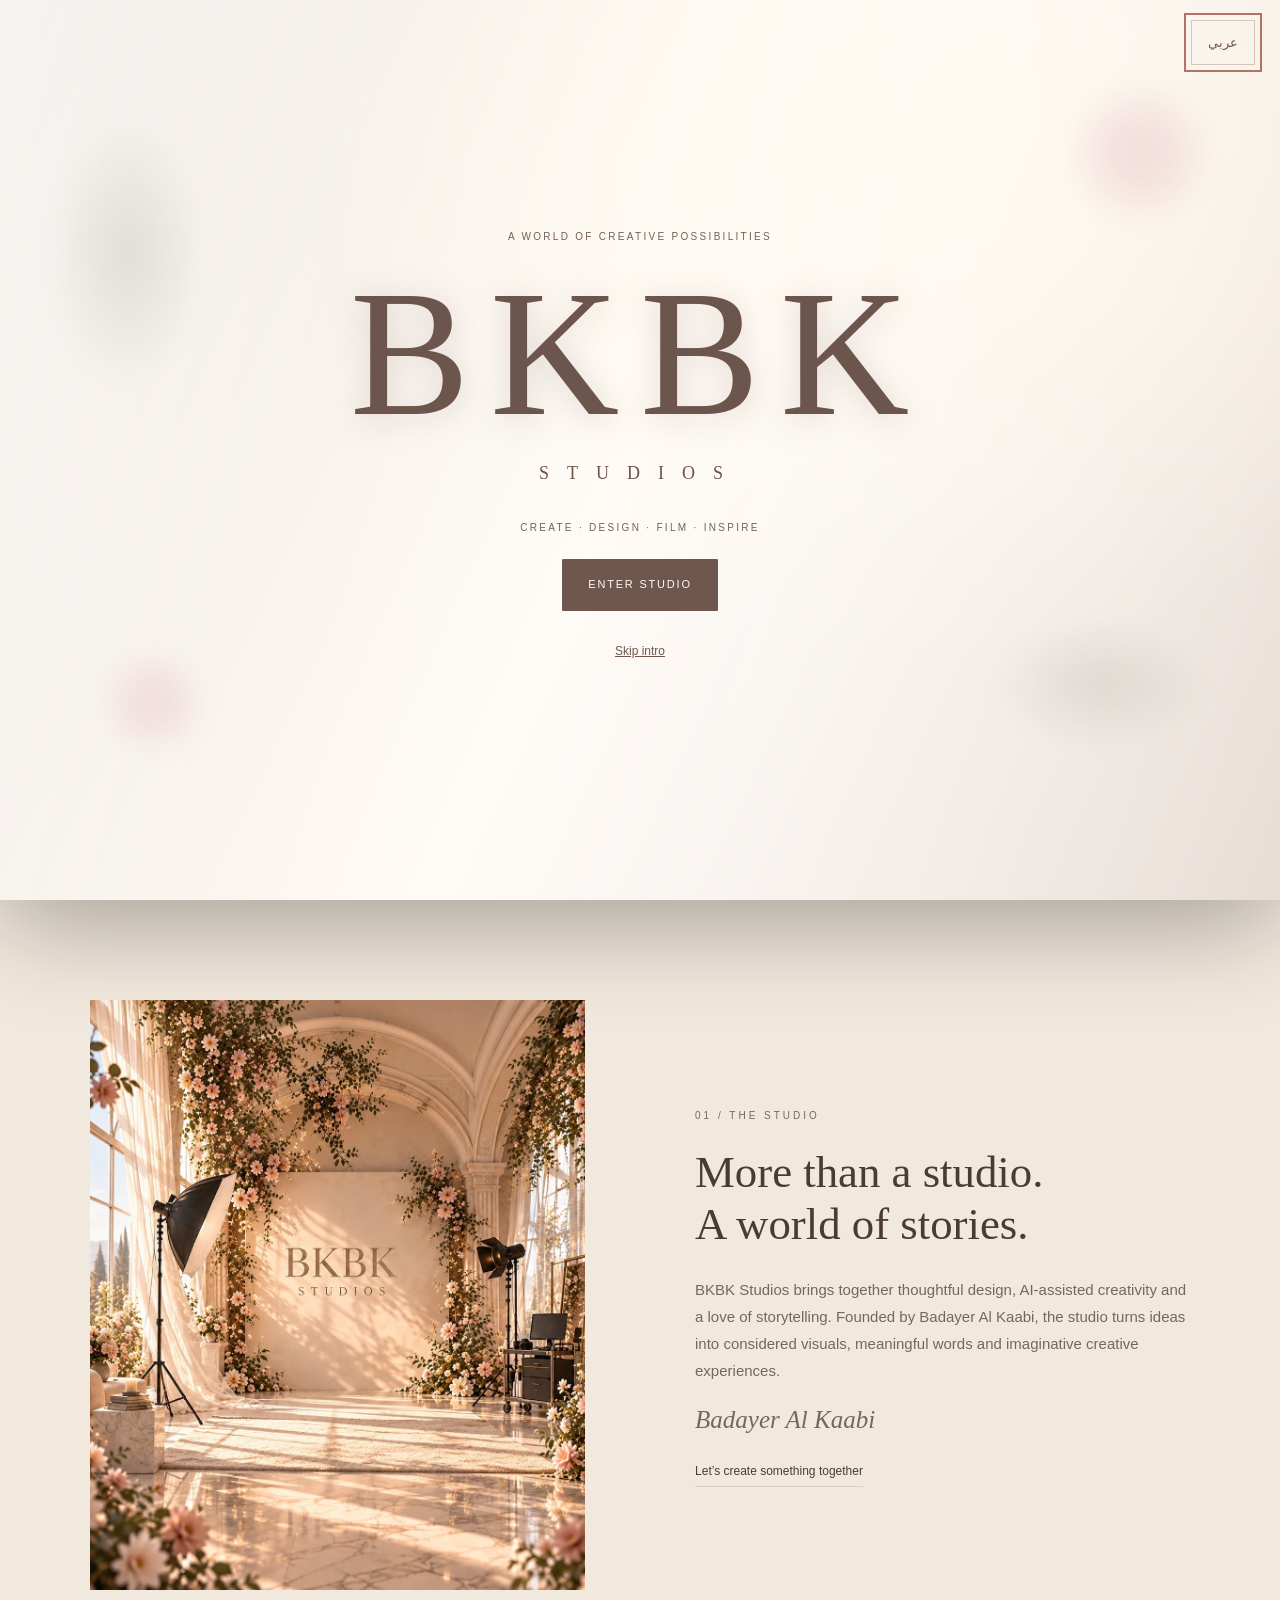
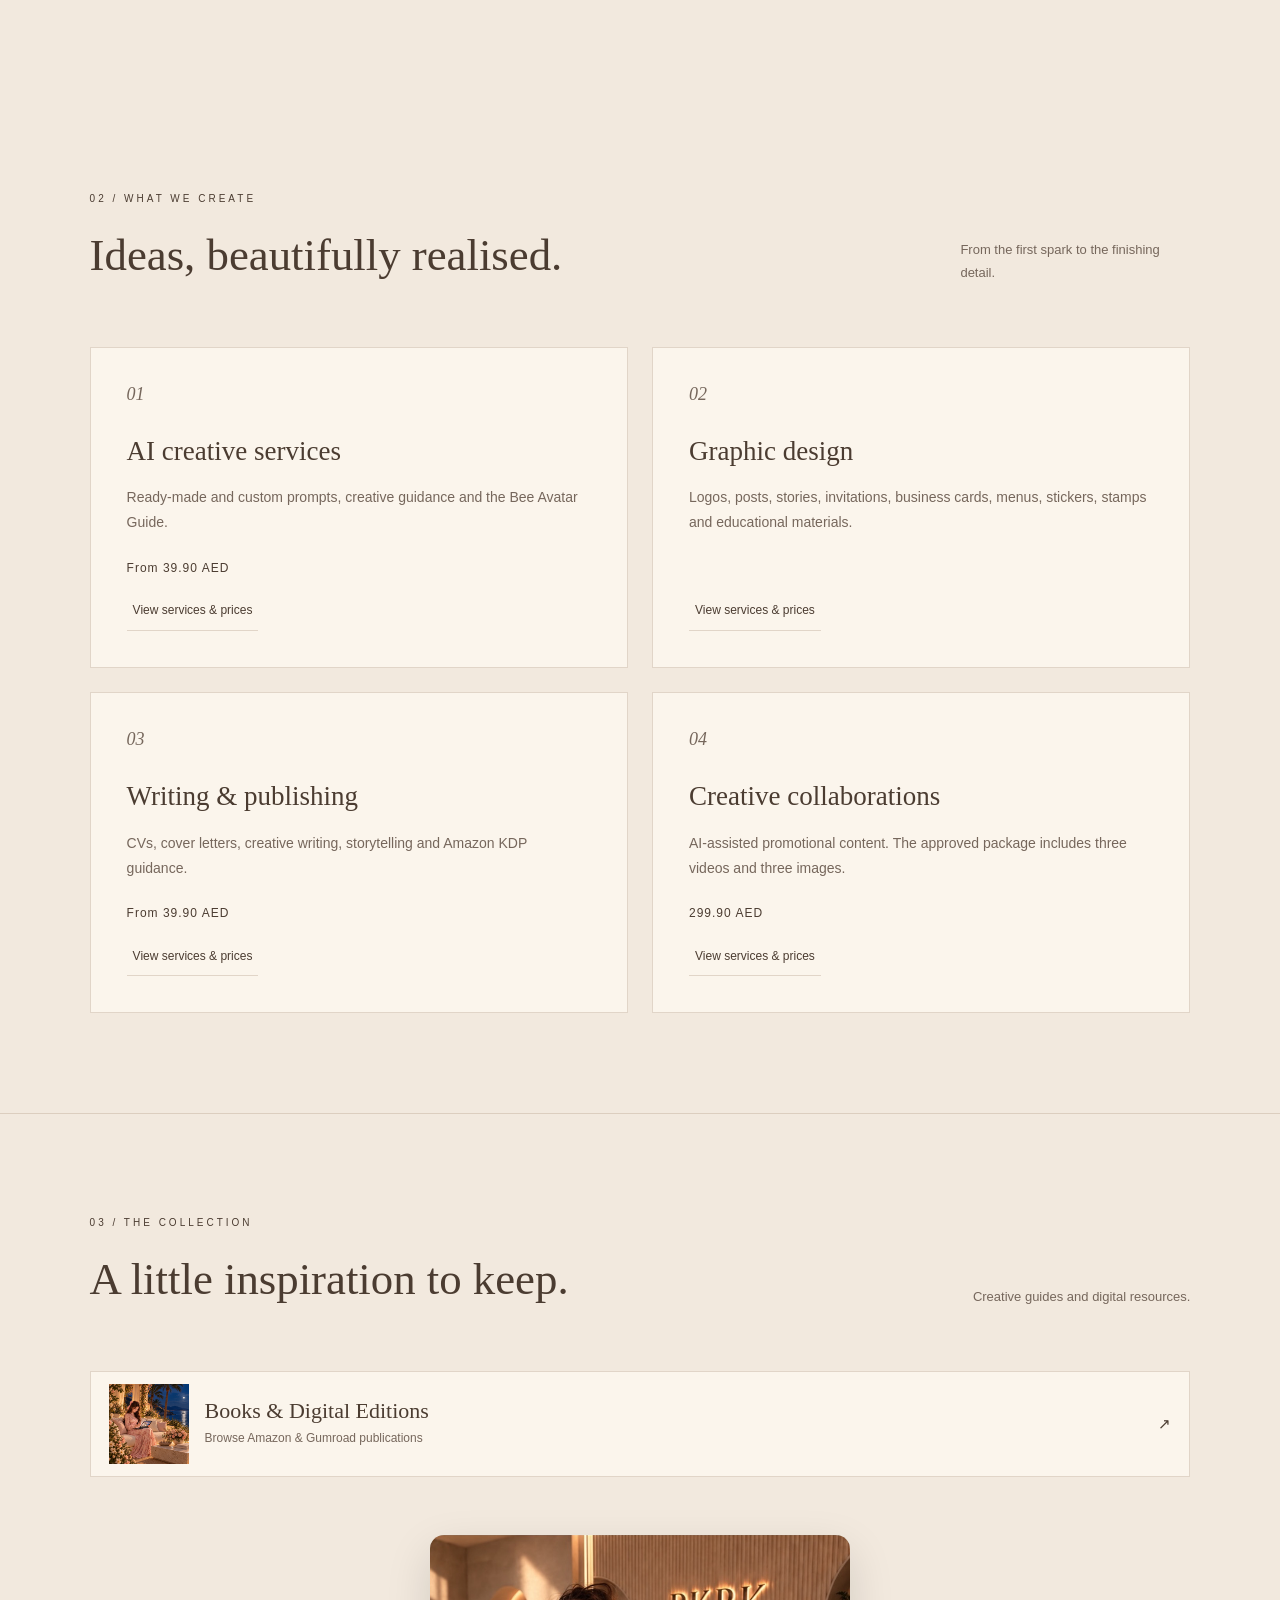
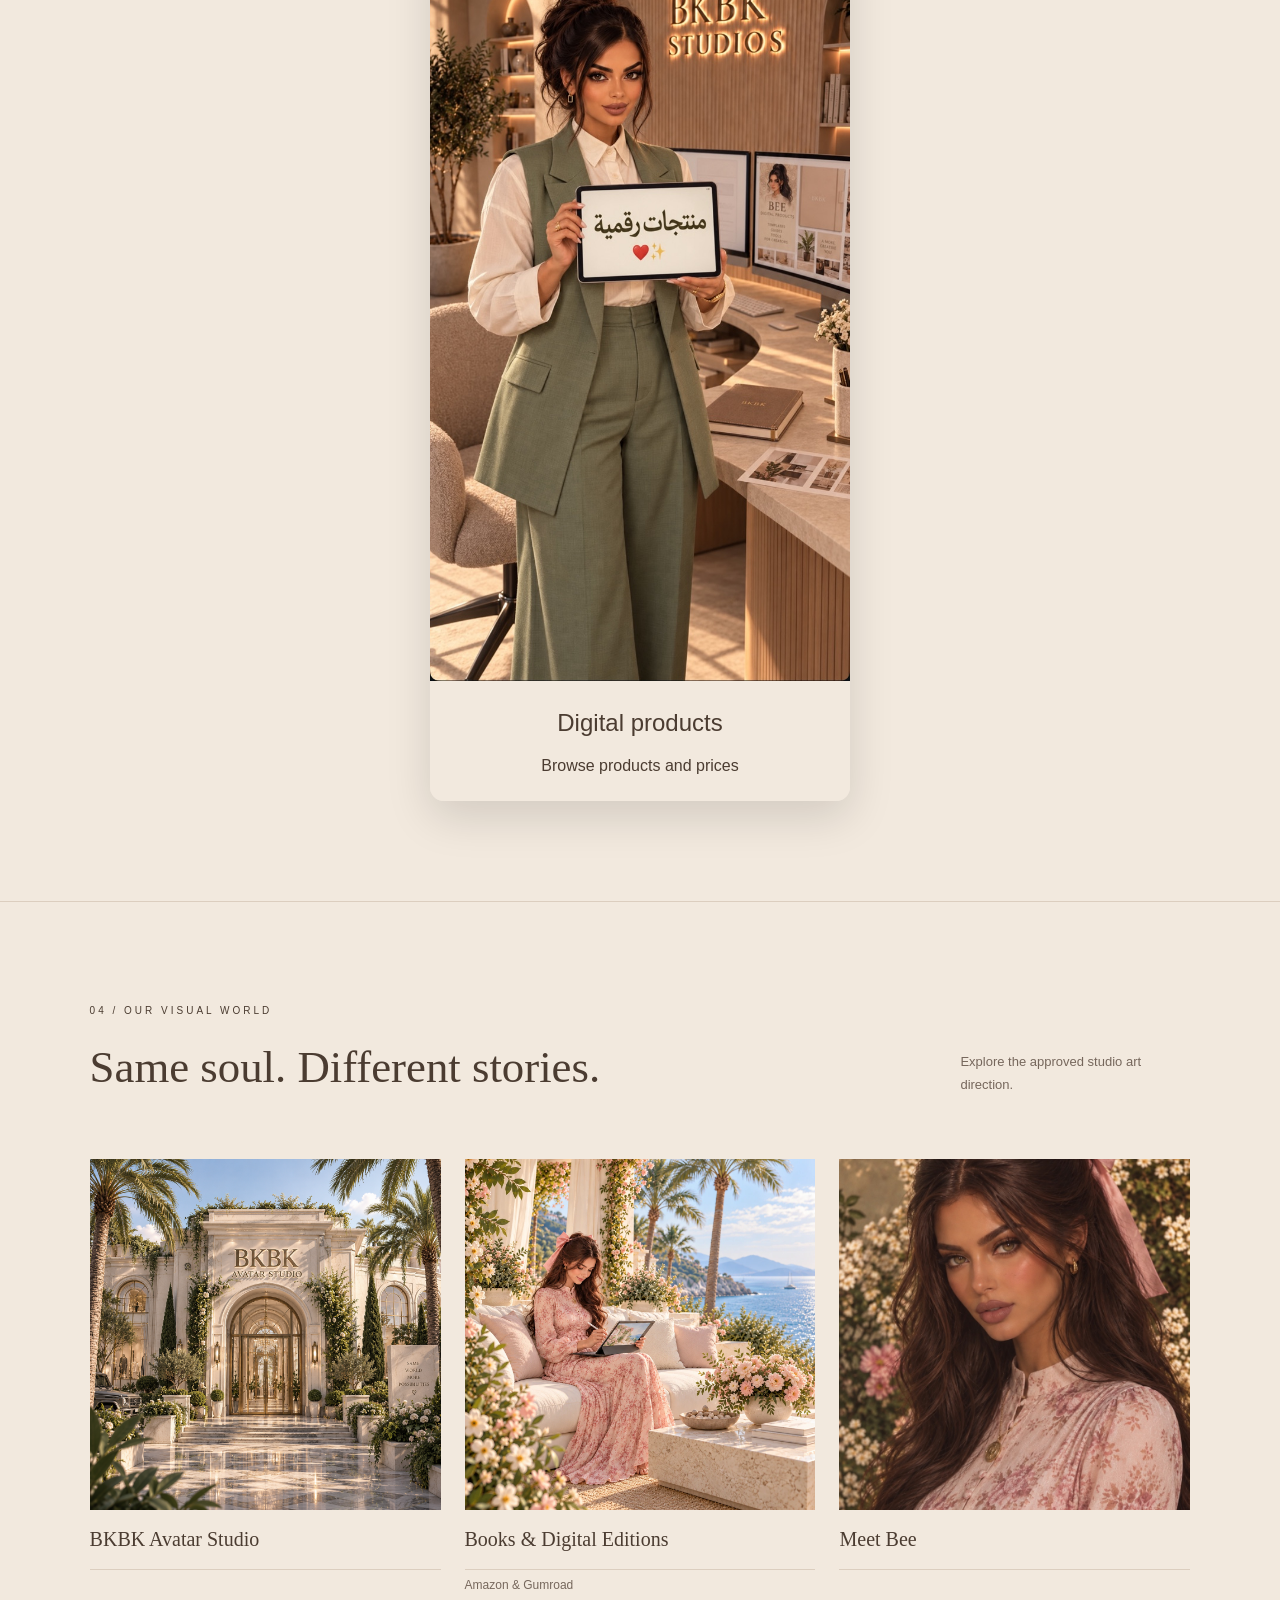
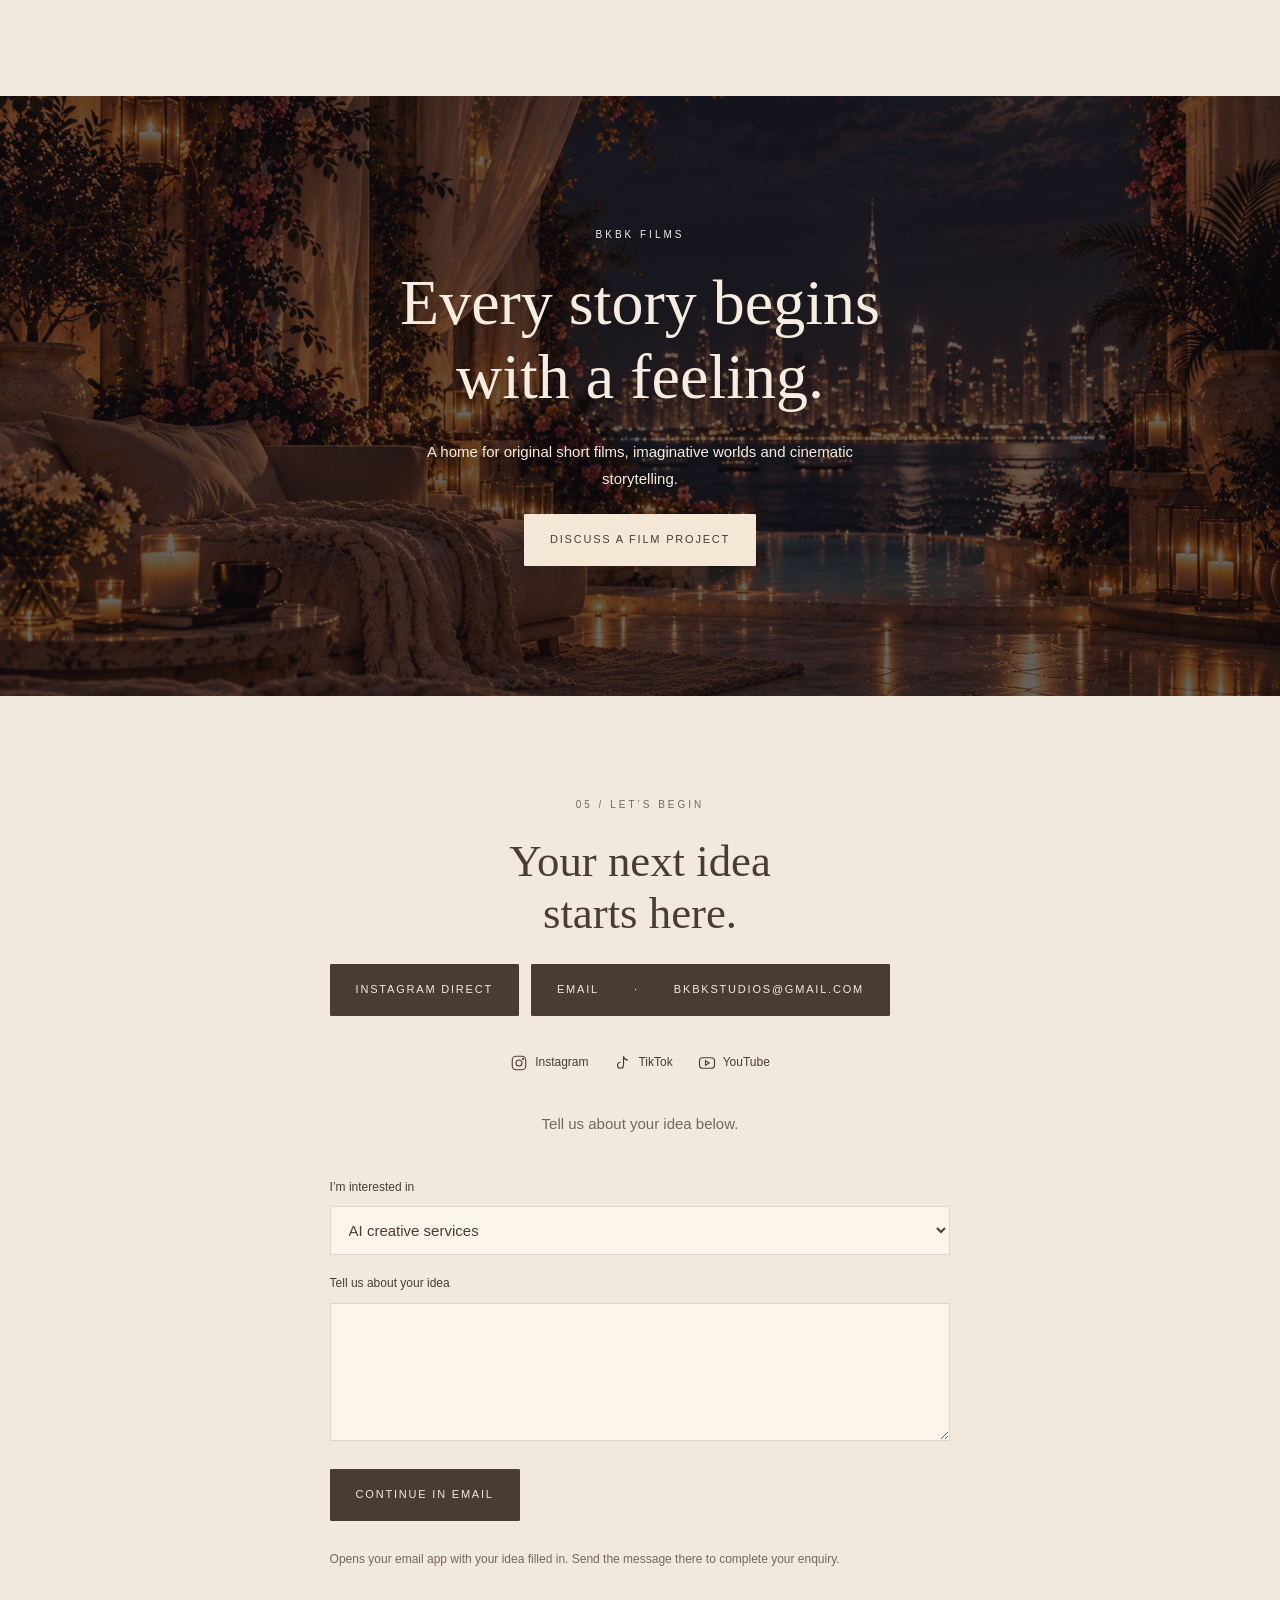
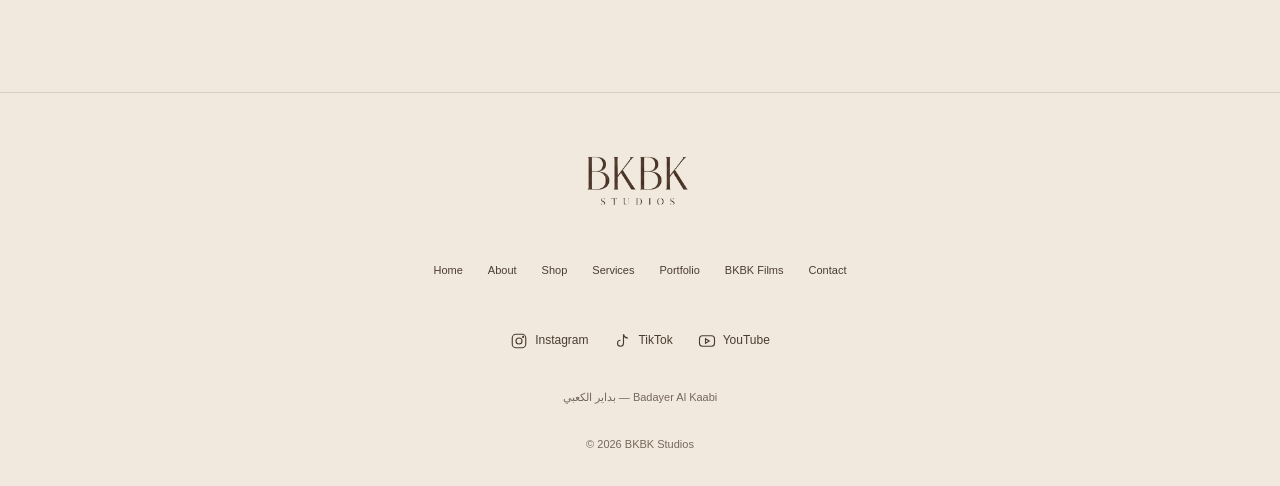
==== index.html @ b03f4626 "Refresh Avatar Studio reception entry link for cached visitors" ====
<!doctype html>
<html lang="en" dir="ltr"><head><meta charset="utf-8"><meta name="viewport" content="width=device-width,initial-scale=1"><meta name="theme-color" content="#eee4d6"><meta name="description" content="BKBK Studios — creative design, AI artistry and storytelling by Badayer Al Kaabi."><title>BKBK Studios — Create · Design · Film · Inspire</title><link rel="stylesheet" href="studio.css?v=20261013-marble4"><script src="studio.js?v=20261012-passenger" defer></script><script src="experience.js?v=20261012-cursor" defer></script><link rel="stylesheet" href="cursor.css?v=20261012"><script src="cursor.js?v=20261012" defer></script><style>
#publications-dialog .dialog-copy,#publication-detail .dialog-copy{padding:8px 28px 30px}
#publications-title,#publication-detail-title{font-size:clamp(24px,4vw,34px);margin-top:0}
.publication-shelf{margin:24px 0 0}.publication-shelf h3{font-size:21px;margin:0 0 12px}
.publication-row{display:flex;gap:16px;overflow-x:auto;padding:6px 4px 18px;scroll-snap-type:x proximity;scrollbar-width:thin;border-bottom:1px solid var(--line)}
.publication-card{flex:0 0 150px;min-width:0;text-align:start;padding:10px;background:var(--card);border:1px solid var(--line);border-radius:8px;scroll-snap-align:start}
.publication-card img{width:100%;height:174px;object-fit:contain;margin:0 auto 10px}
.publication-name{display:block;font-size:13px;line-height:1.45;min-height:38px}
.publication-card small{display:block;font-size:11px;color:var(--muted);margin-top:8px}
.publication-card:hover{border-color:var(--ink)}
#publication-detail{width:min(850px,94vw);overflow:auto}
#publication-detail article[hidden]{display:none}
#publication-detail article>img,#publication-detail .book-covers img{object-fit:contain}
@media(max-width:520px){#publications-dialog .dialog-copy,#publication-detail .dialog-copy{padding:8px 16px 24px}.publication-row{gap:12px}.publication-card{flex-basis:132px;padding:8px}.publication-card img{height:148px}.publication-name{font-size:12px}.publication-shelf{margin-top:20px}}
.publication-price{display:block;font-size:14px;font-weight:700;margin:10px 0 4px;color:var(--ink)}.publication-price-note{font-size:11px;line-height:1.6;color:var(--muted);margin:8px 0 16px;max-width:650px}.studio-discovery-gallery .art>small{display:block;color:var(--muted);font-size:12px;margin-top:6px}.creative-discovery{min-height:410px;background:var(--card);border:1px solid var(--line);padding:clamp(18px,3vw,34px);display:flex;flex-direction:column;justify-content:center;gap:8px}.creative-discovery h3{font-size:clamp(22px,2.5vw,34px);margin:0 0 6px}.creative-discovery p{margin:0 0 10px;color:var(--muted)}.creative-discovery a{display:flex;justify-content:space-between;border-bottom:1px solid var(--line);padding:11px 0;font-size:13px}.creative-discovery a:hover{text-decoration:underline}.creative-discovery small{color:var(--muted);font-size:11px;margin-top:10px}@media(max-width:800px){.creative-discovery{min-height:300px}.studio-discovery-gallery .art:first-child{grid-column:1/-1}}@media(max-width:520px){.studio-discovery-gallery{grid-template-columns:1fr}.studio-discovery-gallery .art:first-child{grid-column:auto}.creative-discovery{min-height:0}.studio-discovery-gallery .art img{height:250px}}.publication-entry{margin:0 0 28px}.publication-entry-button{display:flex;align-items:center;gap:16px;width:100%;text-align:left;padding:12px 18px;background:var(--card);border:1px solid var(--line)}.publication-entry-button:hover,.publication-entry-button:focus-visible{border-color:var(--ink)}.publication-entry-button img{height:80px;width:80px;object-fit:cover;flex:none}.publication-entry-button span:nth-child(2){flex:1;min-width:0}.publication-entry-button strong{display:block;font:22px Georgia,serif}.publication-entry-button small{display:block;font-size:12px;color:var(--muted);margin-top:4px}@media(max-width:480px){.publication-entry-button{gap:12px;padding:10px}.publication-entry-button img{width:68px;height:68px}.publication-entry-button strong{font-size:18px}}</style><style id="avatar-studio-style">
/* A consistent square thumbnail grid on every device and in both themes. */
/* Reset generic .art span styling on image wrappers: the original padding and borders changed their dimensions. */
#portfolio .gallery>.art>.avatar-art-frame,#portfolio .gallery>.art>.publication-theme-images{padding:0!important;border:0!important;font-size:0!important;line-height:0!important;min-height:0!important}
#portfolio .gallery>.art{box-sizing:border-box}
#portfolio .gallery>.art>.avatar-art-frame,#portfolio .gallery>.art>.publication-theme-images,#portfolio .gallery>.art>img{height:auto!important;aspect-ratio:1 / 1!important}
#portfolio .gallery>.art>span:not(.avatar-art-frame):not(.publication-theme-images){box-sizing:border-box}

#portfolio .gallery{display:grid;grid-template-columns:repeat(3,minmax(0,1fr));gap:clamp(10px,2vw,24px);align-items:start}
#portfolio .gallery>.art,#portfolio .gallery>.art:first-child{grid-column:auto;min-width:0;width:100%;max-width:100%;align-self:start}
#portfolio .gallery>.art .avatar-art-frame,#portfolio .gallery>.art .publication-theme-images,#portfolio .gallery>.art>img{display:block;position:relative;width:100%;height:auto;aspect-ratio:1/1;max-height:none;overflow:hidden;border-radius:0;box-sizing:border-box}
#portfolio .gallery>.art .avatar-art-frame img,#portfolio .gallery>.art .publication-theme-images img{display:block;position:absolute;inset:0;width:100%;height:100%;max-height:none;aspect-ratio:auto;object-fit:cover;object-position:50% 50%;margin:0}
#portfolio .gallery>.art>img{object-fit:cover;object-position:50% 24%}
#portfolio .gallery>.art .avatar-preview-night,#portfolio .gallery>.art .publication-night-image{opacity:0;transition:opacity .45s ease}
body[data-mode="night"] #portfolio .gallery>.art .avatar-preview-night,body[data-mode="night"] #portfolio .gallery>.art .publication-night-image{opacity:1}
.publication-entry .publication-theme-images{display:block;position:relative;flex:none;width:80px;height:80px;overflow:hidden}
.publication-entry .publication-theme-images img{position:absolute;inset:0;width:100%;height:100%;object-fit:cover}
@media(max-width:700px){#portfolio .gallery{grid-template-columns:repeat(2,minmax(0,1fr))}}
@media(max-width:420px){#portfolio .gallery{grid-template-columns:repeat(2,minmax(0,1fr));gap:12px}}
@media(max-width:480px){.publication-entry .publication-theme-images{width:68px;height:68px}}
@media(prefers-reduced-motion:reduce){#portfolio .gallery>.art .avatar-preview-night,#portfolio .gallery>.art .publication-night-image{transition:none}}
</style></head>
<body><a class="skip" href="#main" data-t="skipContent">Skip to content</a>
<header><a class="wordmark" href="#home" aria-label="BKBK Studios home"><img class="brand-logo" src="assets/logo.png" alt="BKBK Studios" width="172" height="92"></a><button class="icon mobile" id="menu" aria-expanded="false" aria-controls="navigation" data-label="menu">☰</button><nav id="navigation" data-label="navigation"></nav><div class="controls"><button class="icon" id="search-open" data-label="search"><svg viewBox="0 0 24 24" aria-hidden="true"><circle cx="10" cy="10" r="6.5"/><path d="m15 15 6 6"/></svg></button><button class="icon" id="mode" data-label="night">☾</button><button class="icon lang" id="language">عربي</button></div></header>
<main id="main"><section id="home" class="hero"><div class="scene video-scene" aria-hidden="true"><video class="day" data-src="https://d8j0ntlcm91z4.cloudfront.net/user_3GT5o7iF3fUN1zBZNCDHnrriqXi/hf_20261012_013247_61a40599-54fd-4172-943e-5980d245989d.mp4" poster="assets/hero-day-poster.jpg" muted loop playsinline preload="none" disablepictureinpicture></video><video class="night" data-src="https://d8j0ntlcm91z4.cloudfront.net/user_3GT5o7iF3fUN1zBZNCDHnrriqXi/hf_20261012_013622_fb24ddc5-42c1-49ee-85e3-aafc41ec06dc.mp4" poster="assets/hero-night-poster.jpg" muted loop playsinline preload="none" disablepictureinpicture></video></div><div class="hero-shade"></div><div class="hero-copy"><p class="eyebrow" data-t="welcome">WELCOME TO BKBK STUDIOS</p><h1 data-t="hero">A world of<br>creative possibilities.</h1><p data-t="tagline">CREATE · DESIGN · FILM · INSPIRE</p><a class="button light" href="#about" data-t="explore">Explore the studio</a></div><div class="hero-bottom"><button id="motion" aria-pressed="false" data-t="pauseMotion">Pause motion</button><button id="hero-sound" type="button" aria-pressed="false">Enable natural sound</button><span data-t="setting">A quiet place for extraordinary ideas.</span><a href="#services" data-t="discover">Discover our world</a></div></section>
<section id="about" class="section split"><div class="portrait-scene"><img src="studio-day.webp?v=20261013" alt="" loading="lazy"><img class="night" src="studio-night.webp?v=20261013" alt="" loading="lazy"></div><div class="copy"><p class="eyebrow" data-t="aboutLabel">01 / THE STUDIO</p><h2 data-t="aboutHeading">More than a studio.<br>A world of stories.</h2><p data-t="aboutCopy">BKBK Studios brings together thoughtful design, AI-assisted creativity and a love of storytelling. Founded by Badayer Al Kaabi, the studio turns ideas into considered visuals, meaningful words and imaginative creative experiences.</p><p class="signature">Badayer Al Kaabi</p><a class="text-link" href="#contact" data-t="talk">Let’s create something together</a></div></section>
<section id="services" class="section"><div class="section-head"><div><p class="eyebrow" data-t="servicesLabel">02 / WHAT WE CREATE</p><h2 data-t="servicesHeading">Ideas, beautifully realised.</h2></div><p data-t="servicesSub">From the first spark to the finishing detail.</p></div><div class="cards" id="service-cards"></div></section>
<section id="shop" class="section shop"><div class="section-head"><div><p class="eyebrow" data-t="shopLabel">03 / THE COLLECTION</p><h2 data-t="shopHeading">A little inspiration to keep.</h2></div><p data-t="shopSub">Creative guides and digital resources.</p></div><div class="publication-entry"><button type="button" data-publications class="publication-entry-button"><span class="publication-theme-images"><img class="publication-day-image" src="assets/publications-day.webp" alt="" loading="lazy"><img class="publication-night-image" src="assets/publications-night.webp" alt="" loading="lazy"></span><span><strong>Books & Digital Editions</strong><small>Browse Amazon & Gumroad publications</small></span><span aria-hidden="true">↗</span></button></div><div class="filters" id="filters" role="group" data-label="categories"></div><div class="cards products" id="product-cards"></div><p class="note" data-t="purchaseNote">Online purchase links will appear when verified. You can explore the catalogue and prepare an enquiry.</p></section>
<section id="portfolio" class="section"><div class="section-head"><div><p class="eyebrow" data-t="portfolioLabel">04 / OUR VISUAL WORLD</p><h2 data-t="portfolioHeading">Same soul. Different stories.</h2></div><p data-t="portfolioSub">Explore the approved studio art direction.</p></div><div class="gallery"><a class="art avatar-studio-card" href="bkbk-avatar-reception.html?v=20261013-entry2" aria-label="Enter BKBK Avatar Studio reception"><span class="avatar-art-frame"><img class="avatar-preview-day" src="597A62AE-3CFD-4751-B14E-66413CA38413.png" alt="BKBK Avatar Studio exterior during the day" loading="lazy" onerror="this.onerror=null;this.src='assets/terrace-day.jpg'"><img class="avatar-preview-night" src="F0E3A89A-8972-4BA4-8901-E55AEAF5357F.png" alt="" loading="lazy" onerror="this.onerror=null;this.src='assets/terrace-night.jpg'"></span><span data-t="avatarStudio">BKBK Avatar Studio</span></a><button class="art" data-title="publications" data-publications><span class="publication-theme-images"><img class="publication-day-image" src="assets/publications-day.webp" alt="Bee creating books and digital editions on her tablet" data-alt="publicationsAlt" loading="lazy"><img class="publication-night-image" src="assets/publications-night.webp" alt="" loading="lazy"></span><span data-t="publications">Books & Digital Editions</span><small data-t="publicationPlatforms">Amazon & Gumroad</small></button><button class="art" data-image="bee.jpg" data-title="bee"><img src="bee.jpg" alt="Bee" data-alt="beeAlt" loading="lazy"><span data-t="bee">Meet Bee</span></button></div></section>
<section id="films" class="film"><img src="assets/terrace-night.jpg" alt="" loading="lazy"><div><p class="eyebrow">BKBK FILMS</p><h2 data-t="filmsHeading">Every story begins<br>with a feeling.</h2><p data-t="filmsCopy">A home for original short films, imaginative worlds and cinematic storytelling.</p><a href="#contact" class="button light" data-t="filmEnquiry">Discuss a film project</a></div></section>
<section id="contact" class="section contact"><p class="eyebrow" data-t="contactLabel">05 / LET’S BEGIN</p><h2 data-t="contactHeading">Your next idea<br>starts here.</h2><div class="direct-contact" style="display:flex;flex-wrap:wrap;gap:12px;margin:24px 0"><a class="button" href="https://ig.me/m/bkbkstudios" data-t="instagramDirect">Instagram Direct</a><a class="button" href="mailto:bkbkstudios@gmail.com"><span data-t="emailLabel">Email</span> · <span dir="ltr">bkbkstudios@gmail.com</span></a></div><div class="social-links" id="social-contact"></div><p data-t="contactCopy">Tell us about your idea below.</p><form id="enquiry"><label for="interest" data-t="interest">I’m interested in</label><select id="interest" name="interest"></select><label for="message" data-t="message">Tell us about your idea</label><textarea id="message" rows="4" maxlength="3000"></textarea><button type="submit" class="button" data-t="copyEnquiry">Copy enquiry</button><p class="note" data-t="emailHelp">Opens your email app with your idea filled in. Send the message there to complete your enquiry.</p><p id="form-status" role="status"></p></form></section></main>
<footer><a class="wordmark" href="#home"><img class="brand-logo" src="assets/logo.png" alt="BKBK Studios" width="172" height="92"></a><nav id="footer-nav"></nav><div class="social-links" id="social-footer"></div><p>بداير الكعبي — Badayer Al Kaabi</p><small>© <span id="year"></span> BKBK Studios</small></footer>
<button id="bee-open" class="bee-launch" aria-controls="bee-dialog" aria-haspopup="dialog"><img src="bee.jpg" alt=""><span data-t="askBee">Ask Bee</span></button>
<dialog id="bee-dialog" class="bee-dialog" aria-labelledby="bee-heading"><button class="close" data-close data-label="close">×</button><img class="bee-portrait" src="bee.jpg" alt="Bee" data-alt="beeAlt"><div class="dialog-copy"><p class="eyebrow" data-t="host">YOUR STUDIO HOST</p><h2 id="bee-heading" data-t="beeHello">Hello, I’m Bee.</h2><p data-t="beeCopy">Let me show you around. Where would you like to go?</p><div id="bee-links"></div><small data-t="beeNote">Your navigation guide to BKBK Studios.</small></div></dialog>
<dialog id="service-dialog" aria-labelledby="service-title"><form method="dialog" style="position:sticky;top:0;z-index:10;display:flex;justify-content:flex-end;margin:0;padding:8px;background:var(--paper)"><button type="submit" value="close" class="close" data-label="close" style="position:static;width:48px;height:48px;flex:none">×</button></form><div class="dialog-copy"><p class="eyebrow" data-t="catalogue">SERVICE CATALOGUE</p><h2 id="service-title"></h2><div id="service-prices"></div></div></dialog>
<dialog id="search-dialog" aria-labelledby="search-heading"><div class="dialog-copy"><button class="close" data-close data-label="close">×</button><h2 id="search-heading" data-t="search">Search the studio</h2><label for="query" data-t="searchHint">Services, guides and studio spaces</label><input id="query" type="search" autocomplete="off"><div id="results" aria-live="polite"></div></div></dialog>
<dialog id="image-dialog" aria-labelledby="image-caption"><button class="close" data-close data-label="close">×</button><img id="expanded-image" alt=""><p id="image-caption"></p></dialog>
<dialog id="intro" aria-label="BKBK Studios"><div class="intro-scene"></div><button id="intro-language" class="intro-language" aria-label="العربية">عربي</button><div class="intro-copy"><p class="eyebrow" data-t="introWelcome">A WORLD OF CREATIVE POSSIBILITIES</p><div class="intro-brand" aria-label="BKBK Studios"><strong>BKBK</strong><span>STUDIOS</span></div><p data-t="tagline">CREATE · DESIGN · FILM · INSPIRE</p><button class="button light" id="enter" data-t="enter">Enter studio</button><button id="skip-intro" data-t="skipIntro">Skip intro</button></div></dialog><div id="toast" role="status"></div><noscript><p class="no-script">Please enable JavaScript for language switching and studio tools. يرجى تفعيل جافاسكريبت لاستخدام أدوات الموقع.</p></noscript>
<dialog id="publications-dialog" aria-labelledby="publications-title"><form method="dialog" class="publications-close"><button type="submit" value="close" class="close" data-label="close">×</button></form><div class="dialog-copy"><h2 id="publications-title" data-t="publications">Books &amp; Digital Editions</h2><p class="publication-price-note" data-price-note>Approximate prices in AED. The price may be lower on the purchase page; the final price is shown there. Shipping and taxes may apply.</p><section class="publication-shelf" aria-labelledby="shelf-amazon"><h3 id="shelf-amazon">Amazon</h3><div class="publication-row"><button type="button" class="publication-card" data-publication-index="0" aria-haspopup="dialog" aria-controls="publication-detail"><img src="assets/bees-corners-front.webp" alt="" loading="lazy"><span class="publication-name">Welcome to Bee’s Corners</span><span class="publication-price" data-price-aed="75">Approx. AED 75</span><small data-shelf-hint></small></button><button type="button" class="publication-card" data-publication-index="1" aria-haspopup="dialog" aria-controls="publication-detail"><img src="assets/routine-front.webp" alt="" loading="lazy"><span class="publication-name">About my routine</span><span class="publication-price" data-price-aed="75">Approx. AED 75</span><small data-shelf-hint></small></button><button type="button" class="publication-card" data-publication-index="2" aria-haspopup="dialog" aria-controls="publication-detail"><img src="assets/desert-treasures-front.webp" alt="" loading="lazy"><span class="publication-name">Desert Treasures</span><span class="publication-price" data-price-aed="66">Approx. AED 66</span><small data-shelf-hint></small></button><button type="button" class="publication-card" data-publication-index="3" aria-haspopup="dialog" aria-controls="publication-detail"><img src="assets/abc-explorers-front.webp" alt="" loading="lazy"><span class="publication-name">ABC Animal Explorers</span><span class="publication-price" data-price-aed="66">Approx. AED 66</span><small data-shelf-hint></small></button></div></section><section class="publication-shelf" aria-labelledby="shelf-gumroad"><h3 id="shelf-gumroad">Gumroad</h3><div class="publication-row"><button type="button" class="publication-card" data-publication-index="4" aria-haspopup="dialog" aria-controls="publication-detail"><img src="assets/reset-30.jpg" alt="" loading="lazy"><span class="publication-name">RESET 30 — A 30-Day Interactive Life Reset</span><span class="publication-price" data-price-aed="19">Approx. AED 19</span><small data-shelf-hint></small></button><button type="button" class="publication-card" data-publication-index="5" aria-haspopup="dialog" aria-controls="publication-detail"><img src="assets/the-last-passenger.jpg" alt="" loading="lazy"><span class="publication-name">The Last Passenger</span><span class="publication-price" data-price-aed="37">Approx. AED 37</span><small data-shelf-hint></small></button></div></section></div></dialog><dialog id="publication-detail" aria-labelledby="publication-detail-title"><form method="dialog" class="publications-close"><button type="submit" class="close" data-label="close">×</button></form><div class="dialog-copy"><h2 id="publication-detail-title"></h2><p class="publication-price-note" data-price-note>Approximate prices in AED. The price may be lower on the purchase page; the final price is shown there. Shipping and taxes may apply.</p><article id="publication-item-0" hidden><p class="publication-price" data-price-aed="75">Approx. AED 75</p><p class="eyebrow">AMAZON</p><div class="book-covers"><figure><img src="assets/bees-corners-front.webp" alt="Welcome to Bee’s Corners — front cover" loading="lazy"><figcaption data-t="frontCover">Front cover</figcaption></figure><figure><img src="assets/bees-corners-back.webp" alt="Welcome to Bee’s Corners — back cover" loading="lazy"><figcaption data-t="backCover">Back cover</figcaption></figure></div><a class="button" href="https://www.amazon.com/dp/B0HJKQHND6/ref=cm_sw_r_as_gl_api_gl_i_MEAVHH2EYA232PASCKEZ?linkCode=ml1&amp;tag=bkbkstudios-20&amp;linkId=e1da829b5e96659ed9daf2e8c3f972d4&amp;gaOptInStatus=true" target="_blank" rel="noopener noreferrer sponsored" data-t="buyAmazon">Shop on Amazon</a></article><article id="publication-item-1" hidden><p class="publication-price" data-price-aed="75">Approx. AED 75</p><p class="eyebrow">AMAZON</p><div class="book-covers"><figure><img src="assets/routine-front.webp" alt="About my routine — front cover" loading="lazy"><figcaption data-t="frontCover">Front cover</figcaption></figure><figure><img src="assets/routine-back.webp" alt="About my routine — back cover" loading="lazy"><figcaption data-t="backCover">Back cover</figcaption></figure></div><a class="button" href="https://www.amazon.com/dp/B0HJLTJ9HD/ref=cm_sw_r_as_gl_api_gl_i_7C3WGHQ641RC6307KESS?linkCode=ml1&amp;tag=bkbkstudios-20&amp;linkId=0b72fd546938bb106100686543dd3ddd&amp;gaOptInStatus=true" target="_blank" rel="noopener noreferrer sponsored" data-t="buyAmazon">Shop on Amazon</a></article><article id="publication-item-2" hidden><p class="publication-price" data-price-aed="66">Approx. AED 66</p><p class="eyebrow">AMAZON</p><div class="book-covers"><figure><img src="assets/desert-treasures-front.webp" alt="Desert Treasures — front cover" loading="lazy"><figcaption data-t="frontCover">Front cover</figcaption></figure><figure><img src="assets/desert-treasures-back.webp" alt="Desert Treasures — back cover" loading="lazy"><figcaption data-t="backCover">Back cover</figcaption></figure></div><a class="button" href="https://www.amazon.com/dp/B0HJM6TWM8/ref=cm_sw_r_as_gl_api_gl_i_H1YDM9KVSTQFEHJZ34NG?linkCode=ml1&amp;tag=bkbkstudios-20&amp;linkId=80ed88743eb5942a02c88125ab6b5282&amp;gaOptInStatus=true" target="_blank" rel="noopener noreferrer sponsored" data-t="buyAmazon">Shop on Amazon</a></article><article id="publication-item-3" hidden><p class="publication-price" data-price-aed="66">Approx. AED 66</p><p class="eyebrow">AMAZON</p><div class="book-covers"><figure><img src="assets/abc-explorers-front.webp" alt="ABC Animal Explorers — front cover" loading="lazy"><figcaption data-t="frontCover">Front cover</figcaption></figure><figure><img src="assets/abc-explorers-back.webp" alt="ABC Animal Explorers — back cover" loading="lazy"><figcaption data-t="backCover">Back cover</figcaption></figure></div><a class="button" href="https://www.amazon.com/dp/B0HKDMH7NB/ref=cm_sw_r_as_gl_api_gl_i_XG4WMVT3FKAZ306A8RFB?linkCode=ml1&amp;tag=bkbkstudios-20&amp;linkId=0c7f9f82379ecee32066196231724a37&amp;gaOptInStatus=true" target="_blank" rel="noopener noreferrer sponsored" data-t="buyAmazon">Shop on Amazon</a></article><article id="publication-item-4" hidden><p class="publication-price" data-price-aed="19">Approx. AED 19</p><p class="eyebrow">GUMROAD</p><p data-t="resetDescription">30 days of small actions, visual prompts, mini challenges and personal check-ins.</p><img src="assets/reset-30.jpg" alt="RESET 30 — A 30-Day Interactive Life Reset by BKBK Studios" loading="lazy" style="width:100%;max-width:560px;height:auto;margin:24px auto"><a class="button" href="https://bkbkstudio.gumroad.com/l/30DAYRESET" target="_blank" rel="noopener noreferrer" data-t="buyGumroad">Shop on Gumroad</a></article><article id="publication-item-5" hidden><p class="publication-price" data-price-aed="37">Approx. AED 37</p><p class="eyebrow">GUMROAD · BKBK CASE // 001</p><p data-t="passengerDescription">Everyone boarded. One passenger never arrived.</p><img src="assets/the-last-passenger.jpg" alt="The Last Passenger — cover by Badayer Alkaabi, BKBK Studios" loading="lazy" style="width:100%;max-width:560px;height:auto;margin:24px auto"><a class="button" href="https://bkbkstudio.gumroad.com/l/The-last-passenger" target="_blank" rel="noopener noreferrer" data-t="buyGumroad">Shop on Gumroad</a></article></div></dialog><script>
document.addEventListener('DOMContentLoaded', () => {
 const detail=document.getElementById('publication-detail');let activeCard;
 function labels(){const ar=document.documentElement.lang==='ar';document.querySelectorAll('[data-price-aed]').forEach(el=>el.textContent=ar?'حوالي '+el.dataset.priceAed+' درهم':'Approx. AED '+el.dataset.priceAed);document.querySelectorAll('[data-price-note]').forEach(el=>el.textContent=ar?'الأسعار تقريبية بالدرهم. قد يكون السعر أقل في صفحة الشراء؛ السعر النهائي هناك. قد تُضاف رسوم الشحن والضرائب.':'Approximate prices in AED. The price may be lower on the purchase page; the final price is shown there. Shipping and taxes may apply.');document.querySelectorAll('[data-shelf-hint]').forEach(el=>el.textContent=ar?'عرض التفاصيل':'View details');document.getElementById('shelf-amazon').textContent=ar?'أمازون':'Amazon';document.getElementById('shelf-gumroad').textContent=ar?'جمرود':'Gumroad';}
 document.querySelectorAll('[data-publication-index]').forEach(card=>card.addEventListener('click',()=>{activeCard=card;detail.querySelectorAll('article').forEach(a=>a.hidden=a.id!=='publication-item-'+card.dataset.publicationIndex);document.getElementById('publication-detail-title').textContent=card.querySelector('.publication-name').textContent;detail.showModal();detail.scrollTop=0;}));
 detail.addEventListener('close',()=>{if(activeCard&&document.getElementById('publications-dialog').open)activeCard.focus({preventScroll:true});});
 document.addEventListener('bkbk:language',labels);labels();
});
</script></body></html>
---- studio.css ----
:root{--paper:#f2e9de;--ink:#4b3c31;--muted:#76675c;--line:#b9a59065;--card:#fbf5ec;--pink:#d3afa1;--sage:#6c7665}*{box-sizing:border-box}html{scroll-behavior:smooth;scroll-padding-top:100px}body{margin:0;background:var(--paper);color:var(--ink);font-family:Arial,Tahoma,sans-serif;font-size:15px;line-height:1.8;transition:background .7s,color .7s}body[data-mode=night]{--paper:#211d1b;--ink:#f2e5d5;--muted:#c1afa0;--line:#c1afa044;--card:#2b2521}button,input,textarea,select{font:inherit;color:inherit}button,a,input,textarea,select{-webkit-tap-highlight-color:transparent}button,a{touch-action:manipulation}button{cursor:pointer}a{color:inherit;text-decoration:none}button{background:none;border:0}button:focus-visible,a:focus-visible,input:focus-visible,textarea:focus-visible,select:focus-visible{outline:2px solid #b27267;outline-offset:5px}img{max-width:100%;display:block}h1,h2,h3,.wordmark{font-family:Georgia,'Times New Roman',serif;font-weight:400}h1{font-size:clamp(40px,5.3vw,82px);line-height:1.09;margin:20px 0 24px}h2{font-size:clamp(30px,3.5vw,53px);line-height:1.15;margin:15px 0 25px}h3{font-size:27px;line-height:1.25;margin:0 0 17px}p{margin:0 0 22px}.eyebrow{font-size:10px;letter-spacing:3px;font-weight:500}.wordmark{font-size:34px;line-height:1;text-align:center;letter-spacing:2px}.wordmark small{display:block;font-size:9px;letter-spacing:5px;margin-top:8px}header{height:94px;display:flex;align-items:center;justify-content:space-between;padding:0 4%;gap:24px;border-bottom:1px solid var(--line);background:var(--paper);position:relative;z-index:5}header nav{display:flex;gap:23px;font-size:10px;letter-spacing:1px;text-transform:uppercase}nav a{padding:10px 0;border-bottom:1px solid transparent}nav a:hover{border-color:var(--ink)}.controls{display:flex;gap:3px;align-items:center}.icon{min-width:40px;height:44px;font-size:22px;display:grid;place-items:center}.icon svg{width:18px;fill:none;stroke:currentColor;stroke-width:1.4}.lang{font-size:12px}.mobile{display:none}.hero{height:min(840px,calc(100svh - 94px));min-height:550px;position:relative;color:#fff7ee;isolation:isolate}.scene,.scene img,.hero-shade{position:absolute;inset:0;width:100%;height:100%;z-index:-2}.scene{overflow:hidden}.scene img{object-fit:cover;object-position:center}.night{opacity:0;transition:opacity 1.2s}.day{transition:opacity 1.2s}body[data-mode=night] .night{opacity:1}body[data-mode=night] .day{opacity:0}.hero-shade{z-index:-1;background:linear-gradient(90deg,#2318107d,transparent 85%),linear-gradient(0deg,#24190c75,transparent 35%)}.hero-copy{position:absolute;top:17%;left:10%;max-width:700px}.hero-copy>p:not(.eyebrow){font-size:11px;letter-spacing:4px}.hero-bottom{position:absolute;bottom:30px;left:5%;right:5%;display:flex;justify-content:space-between;font-size:11px;letter-spacing:1px}.button{display:inline-flex;align-items:center;gap:35px;justify-content:center;border:1px solid var(--ink);border-radius:1px;padding:15px 25px;background:var(--ink);color:var(--paper);font-size:11px;text-transform:uppercase;letter-spacing:1.8px;min-height:48px;transition:transform .2s,background .2s}.button:hover{transform:translateY(-2px)}.button.light{background:#f4e7d6;color:#4b3c31;border-color:#f4e7d6}.section{max-width:1440px;margin:auto;padding:100px 7%}.split{display:grid;grid-template-columns:1fr 1fr;gap:10%;align-items:center}.portrait-scene{position:relative;height:590px;overflow:hidden}.portrait-scene img{width:100%;height:100%;object-fit:cover}.portrait-scene .night{position:absolute;inset:0}.copy p{color:var(--muted)}.signature{font:italic 25px Georgia,serif}.text-link{font-size:12px;border-bottom:1px solid var(--line);padding-bottom:8px}.section-head{display:flex;justify-content:space-between;align-items:end;gap:30px;margin-bottom:40px}.section-head>p{max-width:230px;color:var(--muted);font-size:13px}.cards{display:grid;grid-template-columns:repeat(2,1fr);gap:24px}.card{padding:36px;border:1px solid var(--line);background:var(--card);display:flex;flex-direction:column;align-items:start}.card .number{font:italic 18px Georgia;color:var(--muted);margin-bottom:30px}.card p{color:var(--muted);font-size:14px}.card .text-link{margin-top:auto}.price{font-size:12px;letter-spacing:1px;margin-bottom:20px}.shop{border-top:1px solid var(--line);border-bottom:1px solid var(--line)}.filters{display:flex;gap:10px;flex-wrap:wrap;margin-bottom:30px}.filters button{padding:9px 19px;border:1px solid var(--line);border-radius:30px;font-size:12px}.filters button[aria-pressed=true]{background:var(--ink);color:var(--paper)}.products{grid-template-columns:repeat(3,1fr)}.products h3{font-size:24px}.note{font-size:12px;color:var(--muted);margin:28px 0 0}.gallery{display:grid;grid-template-columns:1.25fr 1fr 1fr;gap:24px}.art{text-align:start;padding:0}.art img{height:410px;width:100%;object-fit:cover;transition:filter .3s}.art:last-child img{object-position:50% 24%}.art:hover img{filter:brightness(1.07)}.art span{display:block;border-bottom:1px solid var(--line);padding:18px 0;font:20px Georgia}.film{position:relative;min-height:600px;display:grid;place-items:center;text-align:center;color:#f6ecdf;padding:80px 20px;isolation:isolate}.film>img{position:absolute;width:100%;height:100%;inset:0;object-fit:cover;z-index:-2}.film:after{content:'';position:absolute;inset:0;background:#100e12a3;z-index:-1}.film p{max-width:490px}.film h2{font-size:clamp(40px,5vw,72px)}.contact{max-width:800px;text-align:center}.contact>p{color:var(--muted)}form{text-align:start;margin-top:40px}label{display:block;font-size:12px;margin:18px 0 8px}input,textarea,select{width:100%;border:1px solid var(--line);background:var(--card);padding:14px;border-radius:0}textarea{resize:vertical}form .button{margin-top:20px}#form-status{font-size:13px;margin-top:18px}footer{border-top:1px solid var(--line);padding:60px 7% 30px;text-align:center}footer .wordmark{display:inline-block}footer nav{display:flex;justify-content:center;gap:25px;flex-wrap:wrap;font-size:11px;margin:30px 0}footer p,footer small{font-size:11px;color:var(--muted)}.bee-launch{position:fixed;right:25px;bottom:25px;z-index:7;background:var(--card);padding:6px 15px 6px 6px;border:1px solid var(--line);display:flex;gap:12px;align-items:center;border-radius:50px;box-shadow:0 4px 25px #0002;font-size:12px}.bee-launch img{width:50px;height:50px;border-radius:50%;object-fit:cover;object-position:50% 20%}dialog{border:1px solid var(--line);padding:0;background:var(--paper);color:var(--ink);width:min(680px,calc(100% - 32px));max-height:90svh;box-shadow:0 20px 100px #0005}dialog::backdrop{background:#201810aa;backdrop-filter:blur(6px)}.dialog-copy{padding:45px}.close{position:absolute;right:14px;top:8px;font-size:30px;z-index:2;width:44px;height:44px;background:var(--paper);border-radius:50%}.bee-dialog[open]{display:grid;grid-template-columns:40% 60%}.bee-portrait{width:100%;height:100%;object-fit:cover;object-position:50% 20%}.bee-dialog h2{font-size:35px}.bee-dialog .dialog-copy{padding:50px 25px 30px}.bee-dialog small{font-size:10px;color:var(--muted)}#bee-links{display:grid;gap:7px;margin-bottom:20px}#bee-links a,#results a{border-bottom:1px solid var(--line);padding:10px 0;font-size:14px;display:block}#results{max-height:40svh;overflow:auto;margin-top:15px}#results small{display:block;color:var(--muted)}#image-dialog{width:min(1100px,calc(100% - 24px));text-align:center}#expanded-image{width:100%;max-height:75svh;object-fit:contain}#image-caption{margin:15px}#intro{max-width:none;max-height:none;width:100%;height:100svh;border:0;background:#30271f;color:#f5e9da}.intro-scene{position:absolute;inset:0;background:linear-gradient(#21170b66,#21170b88),url('assets/terrace-day.jpg') center/cover}.intro-copy{position:relative;height:100%;display:flex;flex-direction:column;align-items:center;justify-content:center;text-align:center;padding:25px}.intro-copy .wordmark{font-size:clamp(75px,12vw,150px);margin:15px 0 30px}.intro-copy .wordmark small{font-size:16px;letter-spacing:14px}.intro-copy>p{font-size:10px;letter-spacing:3px}#skip-intro{margin-top:20px;text-decoration:underline;font-size:12px;padding:10px}#toast{position:fixed;bottom:105px;left:50%;transform:translateX(-50%);background:var(--ink);color:var(--paper);padding:12px 22px;z-index:20;max-width:90vw;display:none;font-size:13px}.skip{position:fixed;top:-100px;left:10px;background:var(--paper);z-index:50;padding:12px}.skip:focus{top:10px}[dir=rtl] .hero-copy{left:auto;right:10%}[dir=rtl] .hero-shade{transform:scaleX(-1)}[dir=rtl] .eyebrow,[dir=rtl] .button,[dir=rtl] header nav{letter-spacing:0}[dir=rtl] h1,[dir=rtl] h2,[dir=rtl] h3{font-family:Tahoma,Arial,sans-serif;line-height:1.5}[dir=rtl] .hero-copy>p{letter-spacing:0}.glow{position:absolute;left:47%;top:51%;width:12%;height:15%;background:radial-gradient(ellipse,#ffdeb21a,transparent 70%);animation:shimmer 6s ease-in-out infinite;mix-blend-mode:screen}body[data-mode=night] .glow{left:8%;top:65%;width:10%;height:12%;background:radial-gradient(ellipse,#ffb15530,transparent 70%);animation-duration:3.7s}@keyframes shimmer{0%,100%{opacity:.3}45%{opacity:.9}70%{opacity:.6}}@media(max-width:1100px){header{gap:14px;padding:0 3%}header nav{gap:13px;font-size:9px}.controls{gap:0}.icon{min-width:36px}.section{padding:75px 6%}.products{grid-template-columns:repeat(2,1fr)}}@media(max-width:800px){header{height:80px;gap:8px}.wordmark{font-size:27px}.mobile{display:grid;margin-inline-start:auto}header nav{display:none;position:absolute;top:80px;left:0;right:0;padding:25px;background:var(--paper);font-size:12px;box-shadow:0 15px 15px #0002}header nav.open{display:grid;grid-template-columns:1fr 1fr}.hero{height:calc(100svh - 80px);min-height:560px}.hero-copy{top:23%;left:7%;right:7%}.hero-copy h1{font-size:48px}.hero-bottom{font-size:10px}.hero-bottom>span{max-width:160px}.split{grid-template-columns:1fr;gap:35px}.portrait-scene{height:450px}.section-head{display:block}.section-head>p{max-width:none}.cards{gap:15px}.card{padding:25px}.gallery{grid-template-columns:1fr 1fr;gap:16px}.gallery .art:first-child{grid-column:1/-1}.gallery .art:first-child img{height:320px}.art img{height:290px}.section{padding:65px 6%}.film{min-height:520px}.bee-launch{right:15px;bottom:15px}.bee-launch span{display:none}.bee-launch{padding:5px}.bee-dialog[open]{grid-template-columns:34% 66%}}@media(max-width:480px){.icon{min-width:34px}.controls{gap:0}.wordmark small{font-size:8px;letter-spacing:3px}.cards,.products{grid-template-columns:1fr}.hero-copy h1{font-size:42px}.hero-copy>p:not(.eyebrow){letter-spacing:2px;font-size:9px}.eyebrow{letter-spacing:2px}.dialog-copy{padding:55px 24px 30px}.bee-dialog[open]{display:block}.bee-portrait{height:180px;object-position:50% 21%}.bee-dialog .dialog-copy{padding:25px}.bee-dialog h2{margin:8px 0 15px}.art span{font-size:16px}.art img{height:230px}.hero-bottom{gap:20px}.contact h2{font-size:40px}}@media(prefers-reduced-motion:reduce){*,*:before,*:after{scroll-behavior:auto!important;transition:none!important;animation:none!important}}
/* Refinements use extracted approved artwork and real independent controls. */
.brand-logo{width:112px;height:auto;object-fit:contain}body[data-mode=night] .brand-logo{filter:brightness(0) invert(.9)}.intro-logo{width:min(570px,80vw);height:auto;max-height:42svh;object-fit:contain;margin:8px 0 28px;box-shadow:0 15px 80px #20130940}.intro-copy .eyebrow{margin-bottom:15px}.price-row{display:flex;justify-content:space-between;gap:24px;padding:14px 0;border-bottom:1px solid var(--line);font-size:14px}.price-row>span:last-child{white-space:nowrap;color:var(--muted)}#service-prices .button{margin-top:28px}.social-links{display:flex;justify-content:center;flex-wrap:wrap;gap:25px;margin:28px 0}.social-links a{display:flex;gap:7px;align-items:center;font-size:12px;padding:8px 0}.social-links svg{width:18px;height:18px;fill:none;stroke:currentColor;stroke-width:1.5}.living-layer{position:absolute;inset:0;width:100%;height:100%;pointer-events:none}.scene .living-layer{z-index:-1}.film .living-layer{z-index:-2}.portrait-scene .living-layer{z-index:1}.scene-lights{position:absolute;inset:0;pointer-events:none;overflow:hidden}.scene-lights span{position:absolute;border-radius:50%;transform:translate(-50%,-50%);background:radial-gradient(#ffcf8e35,transparent 70%);mix-blend-mode:screen;animation:candlelight 4.3s ease-in-out infinite}#motion{color:inherit;padding:0;font-size:inherit;letter-spacing:inherit;border-bottom:1px solid #ffffff65}.motion-paused .scene-lights span{animation:none!important}.motion-paused .cursor-ring{display:none}.no-script{text-align:center;padding:20px}.cursor-ring{position:fixed;pointer-events:none;z-index:10000;width:24px;height:24px;border-radius:50%;transform:translate(-50%,-50%);opacity:0;border:1px solid #d29a9d;transition:opacity .15s,width .15s,height .15s}.cursor-ring.over{opacity:.55}.cursor-ring.tap{animation:roseclick .6s ease-out}@keyframes roseclick{0%{opacity:.7;width:15px;height:15px}100%{opacity:0;width:42px;height:42px}}@keyframes candlelight{0%,100%{opacity:.5}21%{opacity:.7}49%{opacity:.48}71%{opacity:.65}90%{opacity:.57}}@media(hover:hover) and (pointer:fine){body,button,a{cursor:url('assets/floral-cursor.png') 1 0,auto}input,textarea{cursor:text}}@media(max-width:800px){.brand-logo{width:94px}.hero-bottom{flex-wrap:wrap;gap:12px}.hero-bottom>span{display:none}.controls .icon{min-width:40px;min-height:44px}.mobile{min-width:40px}}@media(max-width:360px){header{padding:0 10px;gap:0}.brand-logo{width:75px}.mobile{min-width:35px}.controls .icon{min-width:36px}.hero-copy h1{font-size:38px}.price-row{gap:10px;font-size:12px}}
/* Reserve space for the floating host so it never covers scene controls. */
.hero-bottom{right:180px}@media(max-width:800px){.hero-bottom{right:6%;left:6%;bottom:88px}}
header{position:sticky;top:0}.intro-language{position:absolute;right:25px;top:20px;z-index:2;padding:10px 16px;border:1px solid #f5e9da70;font-size:13px}body[data-mode=night] .intro-scene{background-image:linear-gradient(#21170b66,#21170b88),url('assets/terrace-night.jpg')}
@media(prefers-reduced-motion:reduce){.living-layer,.scene-lights,.cursor-ring{display:none!important}}
.scene-lights span{background:radial-gradient(#ffcf8e55,transparent 70%)}@keyframes candlelight{0%,100%{opacity:.43}21%{opacity:.76}49%{opacity:.38}71%{opacity:.69}90%{opacity:.49}}


#product-cards{display:block}.digital-cover{display:block;width:min(100%,420px);margin:auto;position:relative;border-radius:14px;overflow:hidden;box-shadow:0 16px 45px #0002;text-decoration:none}.digital-cover img{display:block;width:100%;height:auto}.digital-cover>span{display:block;padding:20px;background:var(--paper,#f3eee5);color:var(--ink,#34372d);font-size:1.5rem;text-align:center}.digital-cover small{display:block;font-size:1rem;margin-top:8px}.digital-cover:focus-visible{outline:3px solid #93855b;outline-offset:6px}

/* Cinematic day and night hero videos. */
.video-scene video{position:absolute;inset:0;width:100%;height:100%;object-fit:cover;object-position:center;pointer-events:none}.hero-shade{background:linear-gradient(90deg,#17171199 0%,#17171155 40%,transparent 78%),linear-gradient(0deg,#17171180,transparent 38%)}.hero-copy{max-width:58%;text-shadow:0 2px 18px #0005}.hero-bottom{align-items:center;flex-wrap:wrap;gap:18px;right:5%}#hero-sound{color:inherit;font:inherit;padding:0;border-bottom:1px solid #ffffff65}@media(max-width:800px){.video-scene video{object-position:70% center}.hero-copy{top:12%;left:6%;right:6%;max-width:90%}.hero-copy h1{font-size:clamp(32px,7vw,48px)}.hero-bottom{bottom:90px;right:6%;gap:14px}.hero-bottom>span{display:block;font-size:10px;flex-basis:100%;max-width:none}.hero-shade{background:linear-gradient(180deg,#17171185,transparent 65%,#171711b3)}}

@media(min-width:801px){[dir=rtl] .hero-copy{left:7%;right:auto;max-width:48%}}@media(max-width:800px){.video-scene video{object-position:90% center}.hero-copy,[dir=rtl] .hero-copy{left:6%;right:6%;max-width:88%}}
@media(min-width:801px){.hero-bottom{right:190px}[dir=rtl] .hero-shade{transform:none}}

.gallery .art[data-publications] img{width:100%;height:auto;aspect-ratio:1;object-fit:cover}.art[data-publications] small{display:block;color:var(--muted);font-size:12px;margin-top:5px}

#publications-dialog{width:min(900px,94vw);max-height:90svh;overflow:auto}.publications-close{position:sticky;top:0;z-index:10;display:flex;justify-content:flex-end;margin:0;padding:8px;background:var(--paper)}.publications-close .close{position:static;width:48px;height:48px}.book-covers{display:grid;grid-template-columns:1fr 1fr;gap:18px;margin:24px 0}.book-covers figure{margin:0}.book-covers img{width:100%;height:auto}.book-covers figcaption{font-size:12px;color:var(--muted);text-align:center;margin-top:8px}@media(max-width:520px){.book-covers{grid-template-columns:1fr}#publications-dialog .dialog-copy{padding:15px 20px 30px}}


/* Soft marble welcome screen — BKBK Studios */
#intro{background:#f4efe9;color:#66524b}
#intro .intro-scene{
 background:
 radial-gradient(ellipse at 72% 17%,rgba(255,252,234,.95),transparent 46%),
 radial-gradient(ellipse at 15% 76%,rgba(215,171,177,.28),transparent 38%),
 repeating-linear-gradient(157deg,transparent 0 110px,rgba(164,151,141,.055) 112px,transparent 117px,transparent 235px),
 linear-gradient(115deg,#eee7e2,#fffaf5 48%,#e6dfd7);
}
#intro .intro-scene::before{
 content:"";position:absolute;inset:0;pointer-events:none;
 background:linear-gradient(105deg,rgba(255,255,255,.65),transparent 28%,rgba(255,255,255,.42) 61%,transparent);
 opacity:.75;
}
#intro .intro-copy{isolation:isolate;text-shadow:0 1px 12px #fff9}
#intro .intro-logo{box-shadow:none;filter:drop-shadow(0 10px 22px #72564b2b);width:min(520px,76vw);max-height:38svh}
#intro .intro-copy>p{color:#74615a;letter-spacing:2.3px}
#intro .intro-copy .button.light{background:#70574e;color:#fffaf4;border-color:#70574e}
#intro #skip-intro{color:#70574e}
#intro .intro-language{color:#70574e;border-color:#a48c8270}
body[data-mode=night] #intro{background:#eee7e0;color:#66524b}
body[data-mode=night] #intro .intro-scene{background:radial-gradient(ellipse at 72% 17%,#fff8ec,transparent 48%),radial-gradient(ellipse at 15% 76%,#e1c8c8,transparent 42%),linear-gradient(115deg,#ede7e1,#fffaf5 50%,#e7ddd6)}
@media(max-width:600px){#intro .intro-logo{width:84vw;max-height:32svh}#intro .intro-copy{padding:24px 18px}#intro .intro-copy>p{font-size:9px;letter-spacing:1.4px}}

/* BKBK's bespoke pastel marble welcome composition */
#intro .intro-scene:after{content:"";position:absolute;inset:0;pointer-events:none;background:radial-gradient(ellipse 90px 155px at 10% 28%,#87938230 5%,transparent 85%),radial-gradient(ellipse 120px 70px at 86% 76%,#87938229 10%,transparent 90%),radial-gradient(circle at 12% 78%,#e7bfc65e 0 17px,transparent 55px),radial-gradient(circle at 89% 17%,#e8b9c25e 0 24px,transparent 75px);filter:blur(9px)}
#intro .intro-brand{display:flex;flex-direction:column;align-items:center;justify-content:center;margin:8px 0 35px;line-height:1.1;color:#6b554c}
#intro .intro-brand strong{font:normal clamp(78px,14vw,185px)/.95 Georgia,'Times New Roman',serif;letter-spacing:clamp(5px,1.6vw,21px);text-shadow:0 4px 32px #b8a1a06b}
#intro .intro-brand span{font:normal clamp(11px,1.5vw,18px) Georgia,serif;letter-spacing:clamp(6px,1.5vw,18px);margin-top:24px}
@media(max-width:480px){#intro .intro-brand strong{font-size:clamp(66px,17vw,100px);letter-spacing:5px}#intro .intro-brand span{letter-spacing:8px}}

/* Exact selected marble image takes precedence as soon as the asset is uploaded. */
#intro .intro-scene{background-image:url('assets/welcome-marble.jpg'),radial-gradient(ellipse at 72% 17%,#fff8ec,transparent 48%),linear-gradient(115deg,#ede7e1,#fffaf5 50%,#e7ddd6);background-position:center;background-size:cover;background-repeat:no-repeat}
body[data-mode=night] #intro .intro-scene{background-image:url('assets/welcome-marble.jpg'),linear-gradient(115deg,#ede7e1,#fffaf5 50%,#e7ddd6)}
---- cursor.css ----
@media(any-hover:hover) and (any-pointer:fine){
html,body,body *,body *::before,body *::after{cursor:url("assets/floral-cursor.png") 1 0,auto!important}
input:not([type=button]):not([type=submit]):not([type=checkbox]):not([type=radio]),textarea,[contenteditable=true]{cursor:text!important}
button:disabled,[aria-disabled=true]{cursor:not-allowed!important}
[aria-busy=true]{cursor:progress!important}
.bkbk-pointer-glow{display:block;position:fixed;left:0;top:0;width:36px;height:36px;margin:-18px 0 0 -18px;border-radius:50%;background:#e8b5bd38;border:1px solid #d59ca34d;pointer-events:none!important;z-index:2147483647;opacity:0}
.bkbk-pointer-glow.hover{opacity:1}
.bkbk-pointer-glow.pressed{opacity:1;animation:bkbk-pointer-click .55s ease-out}
@keyframes bkbk-pointer-click{from{box-shadow:0 0 0 0 #dba0aa88;transform:scale(.8)}to{box-shadow:0 0 0 15px #dba0aa00;transform:scale(1.2)}}
}
@media(prefers-reduced-motion:reduce){.bkbk-pointer-glow{display:none!important}}
@media(any-hover:none){.bkbk-pointer-glow{display:none}}
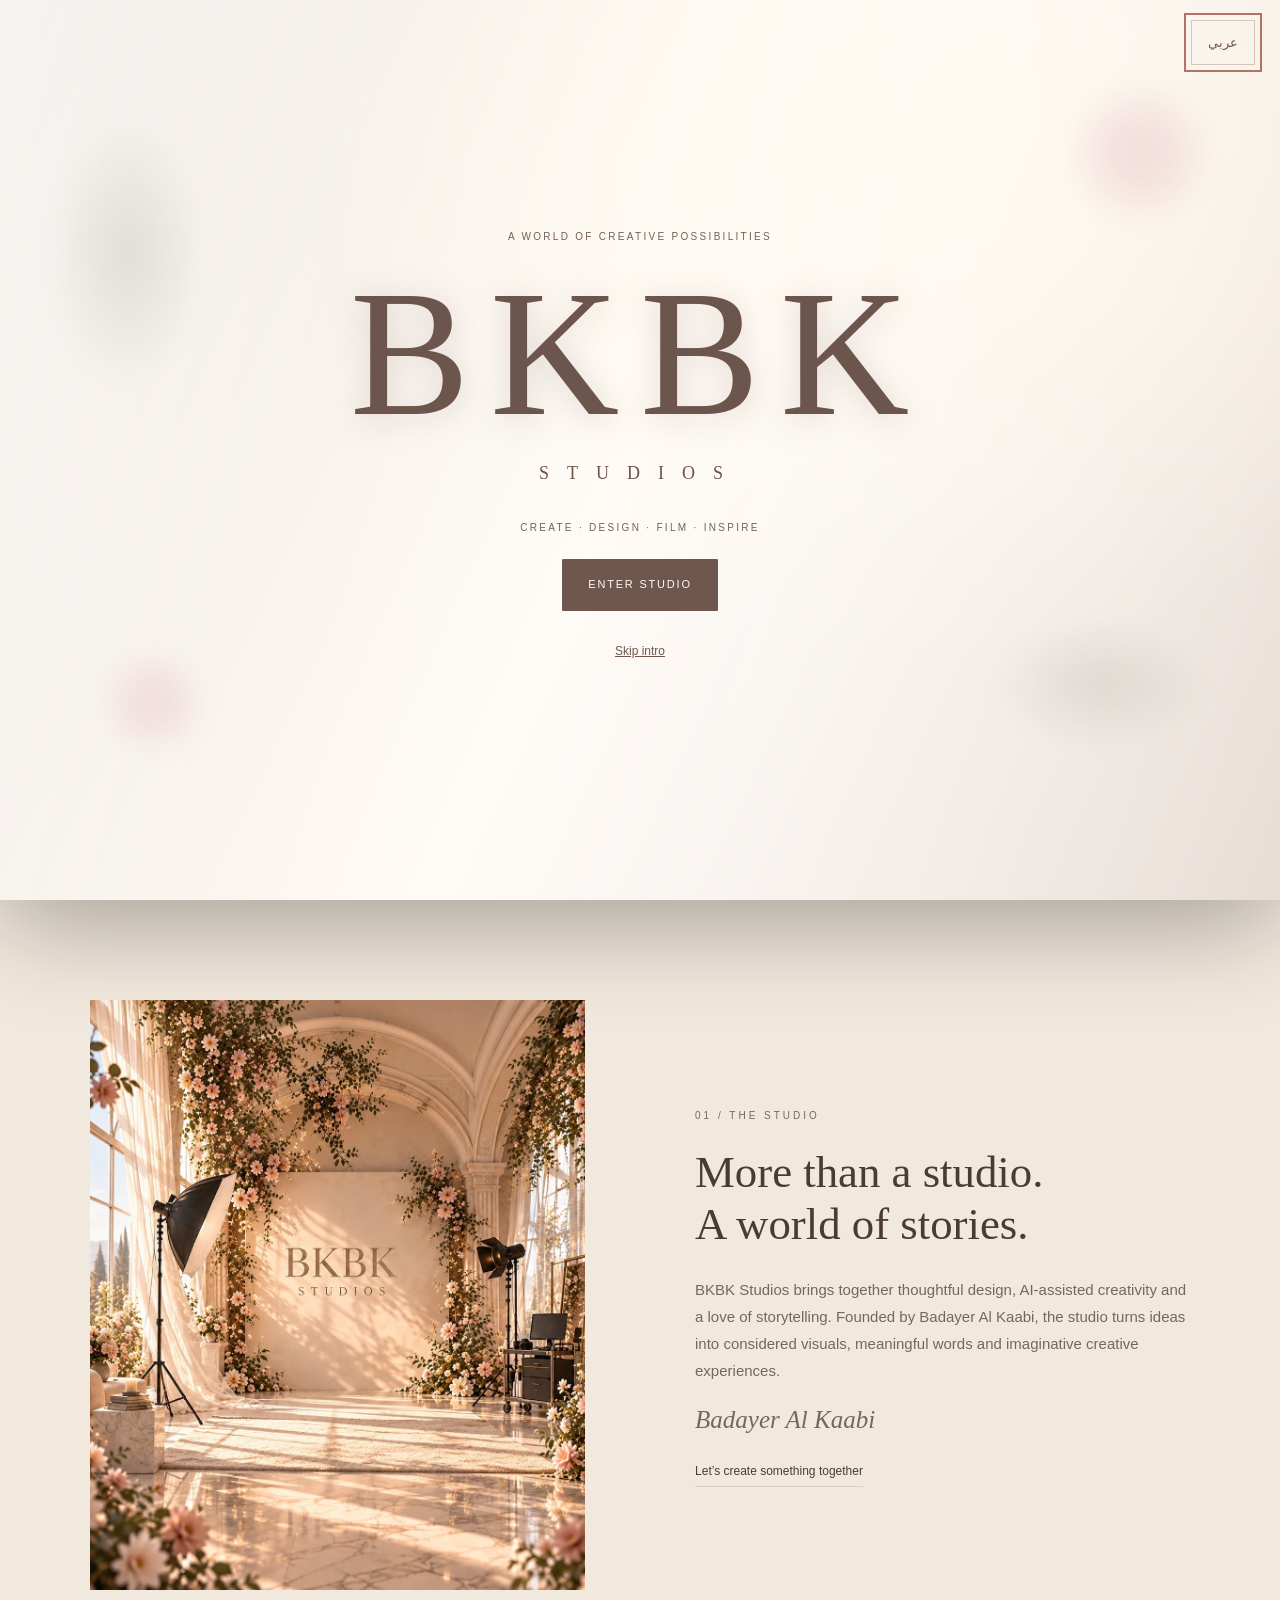
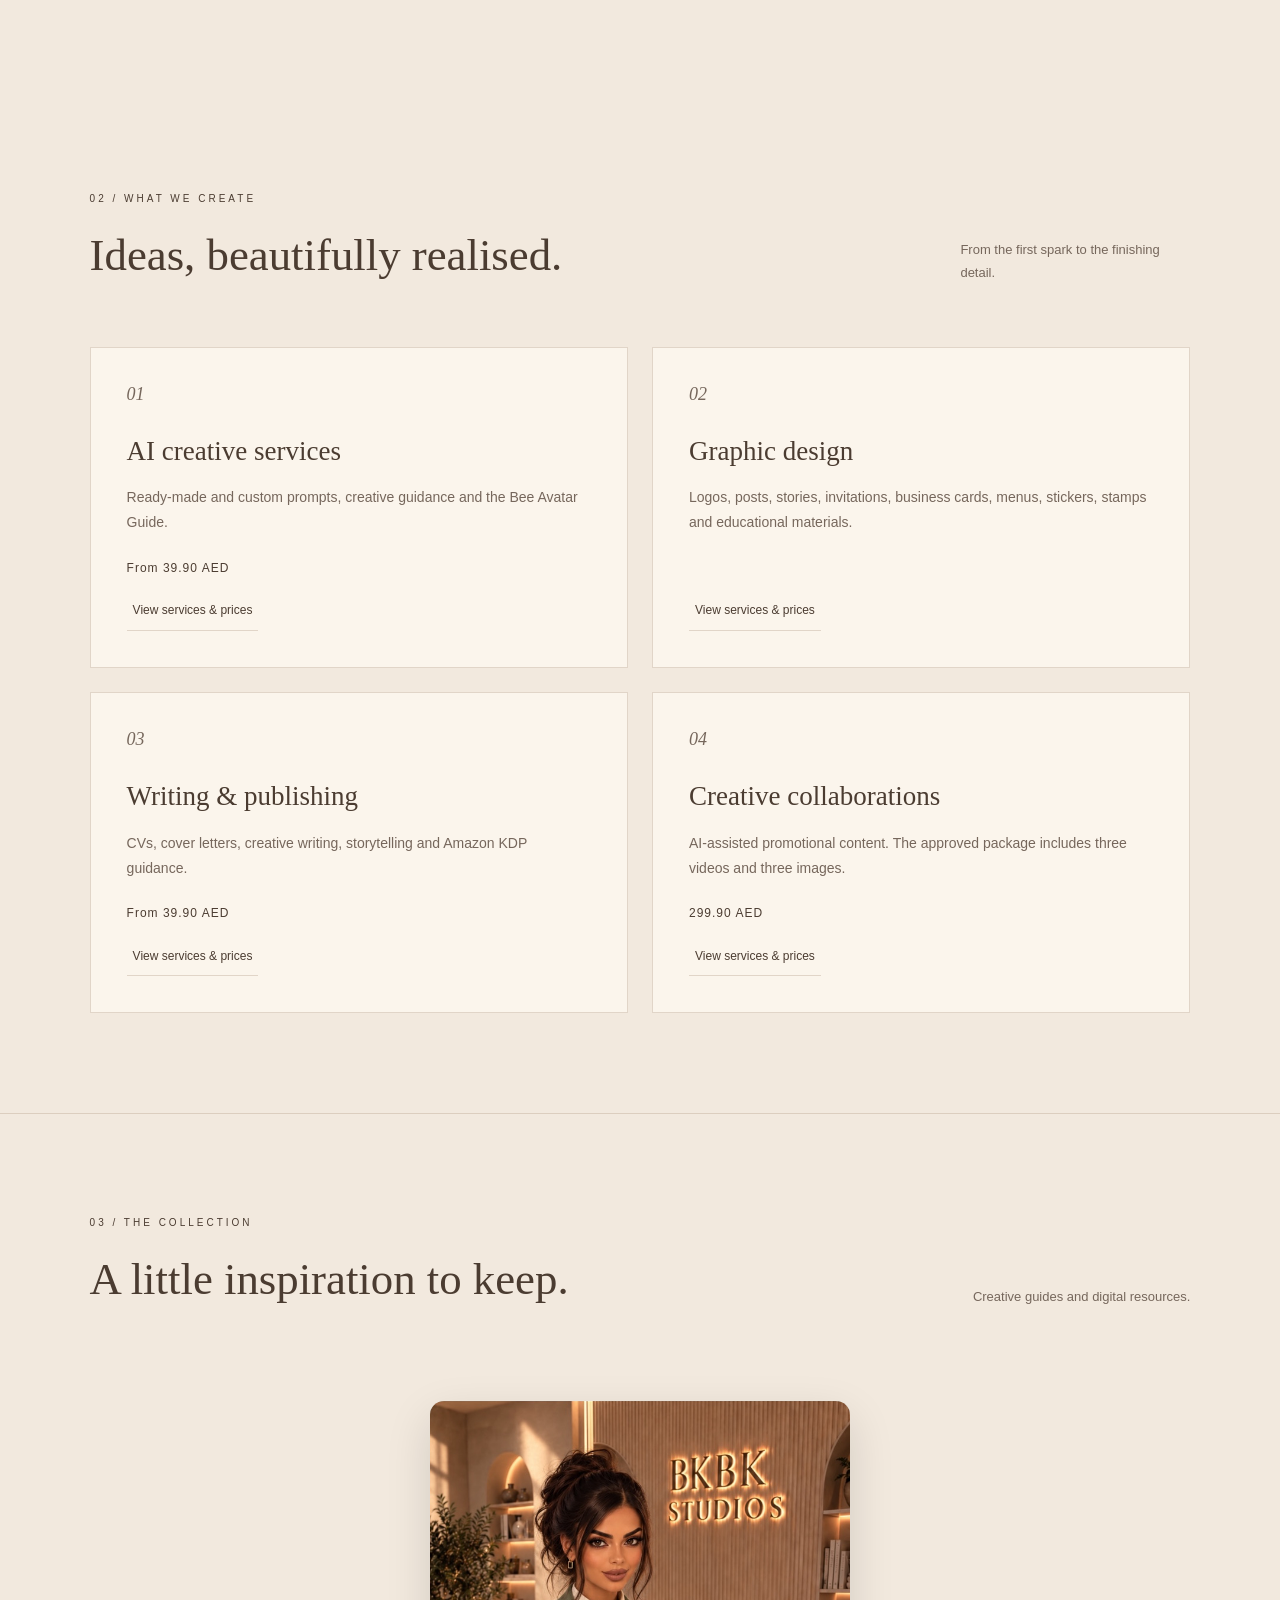
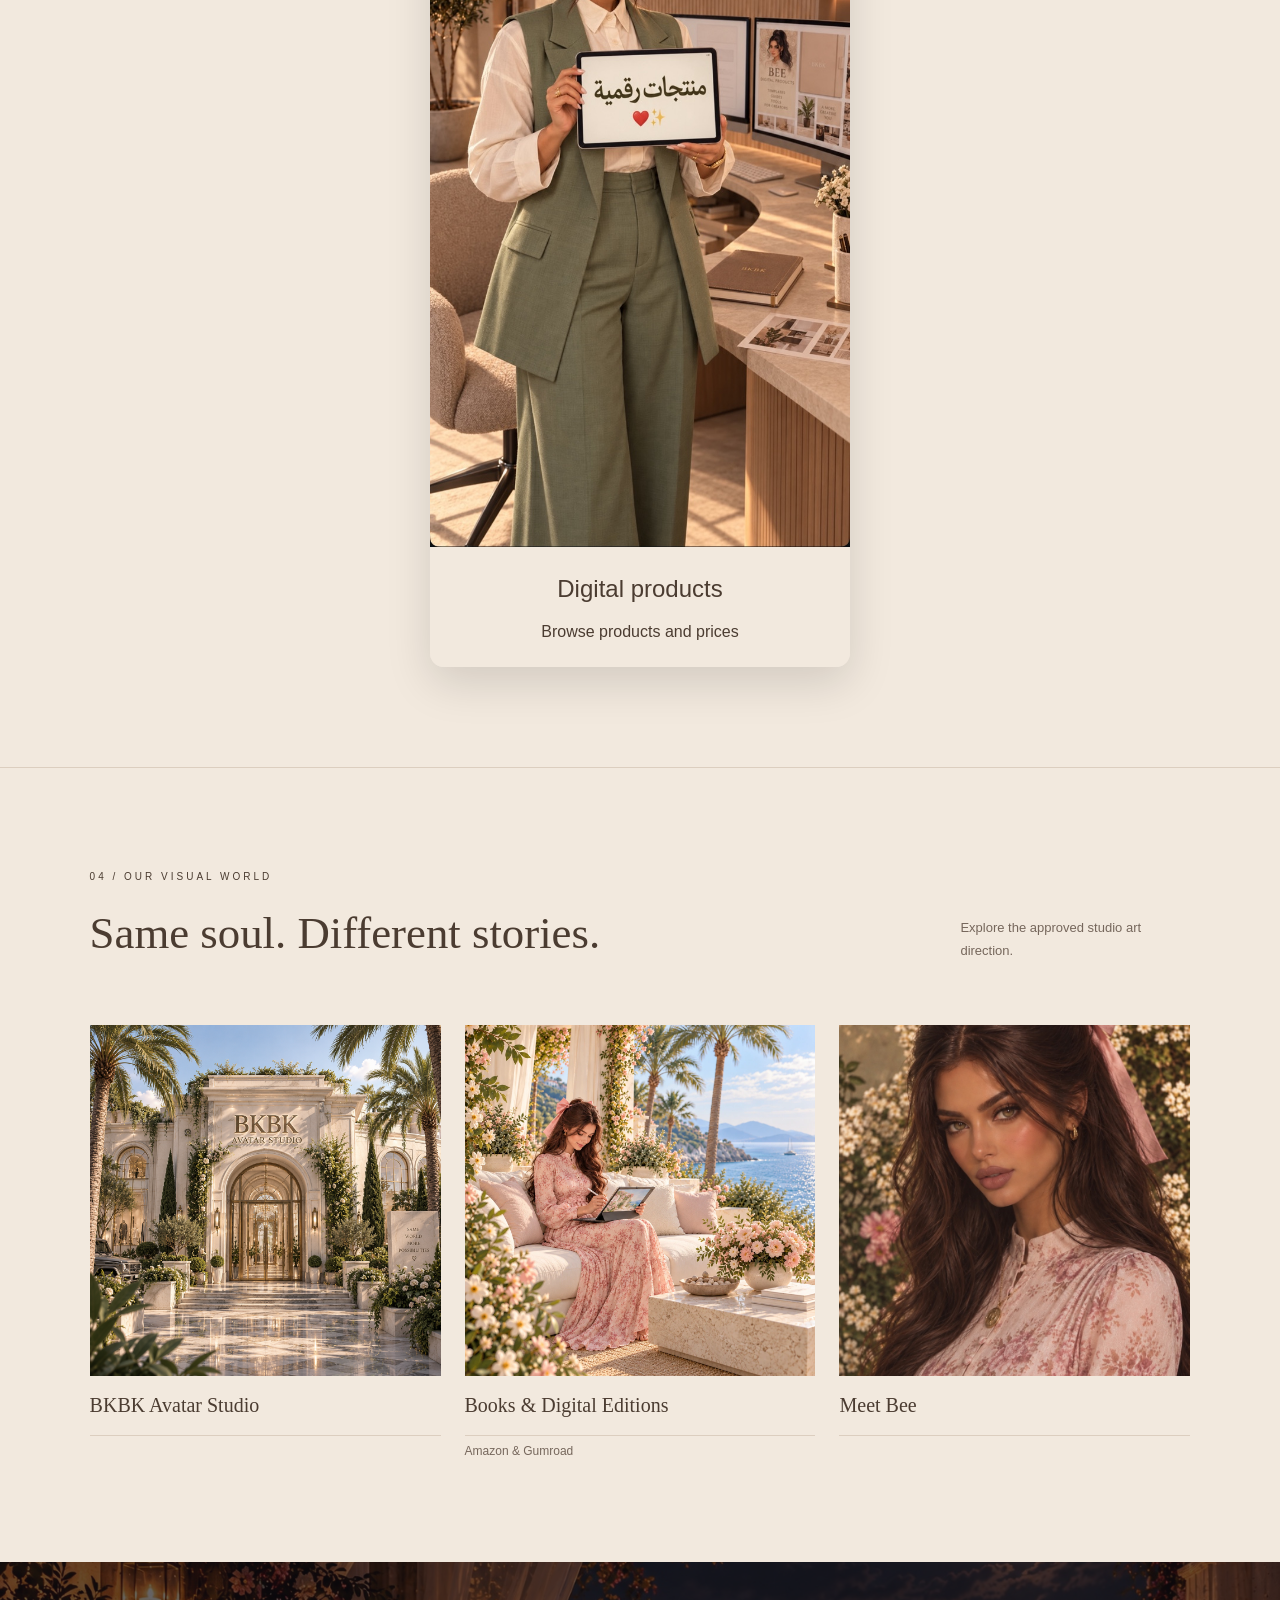
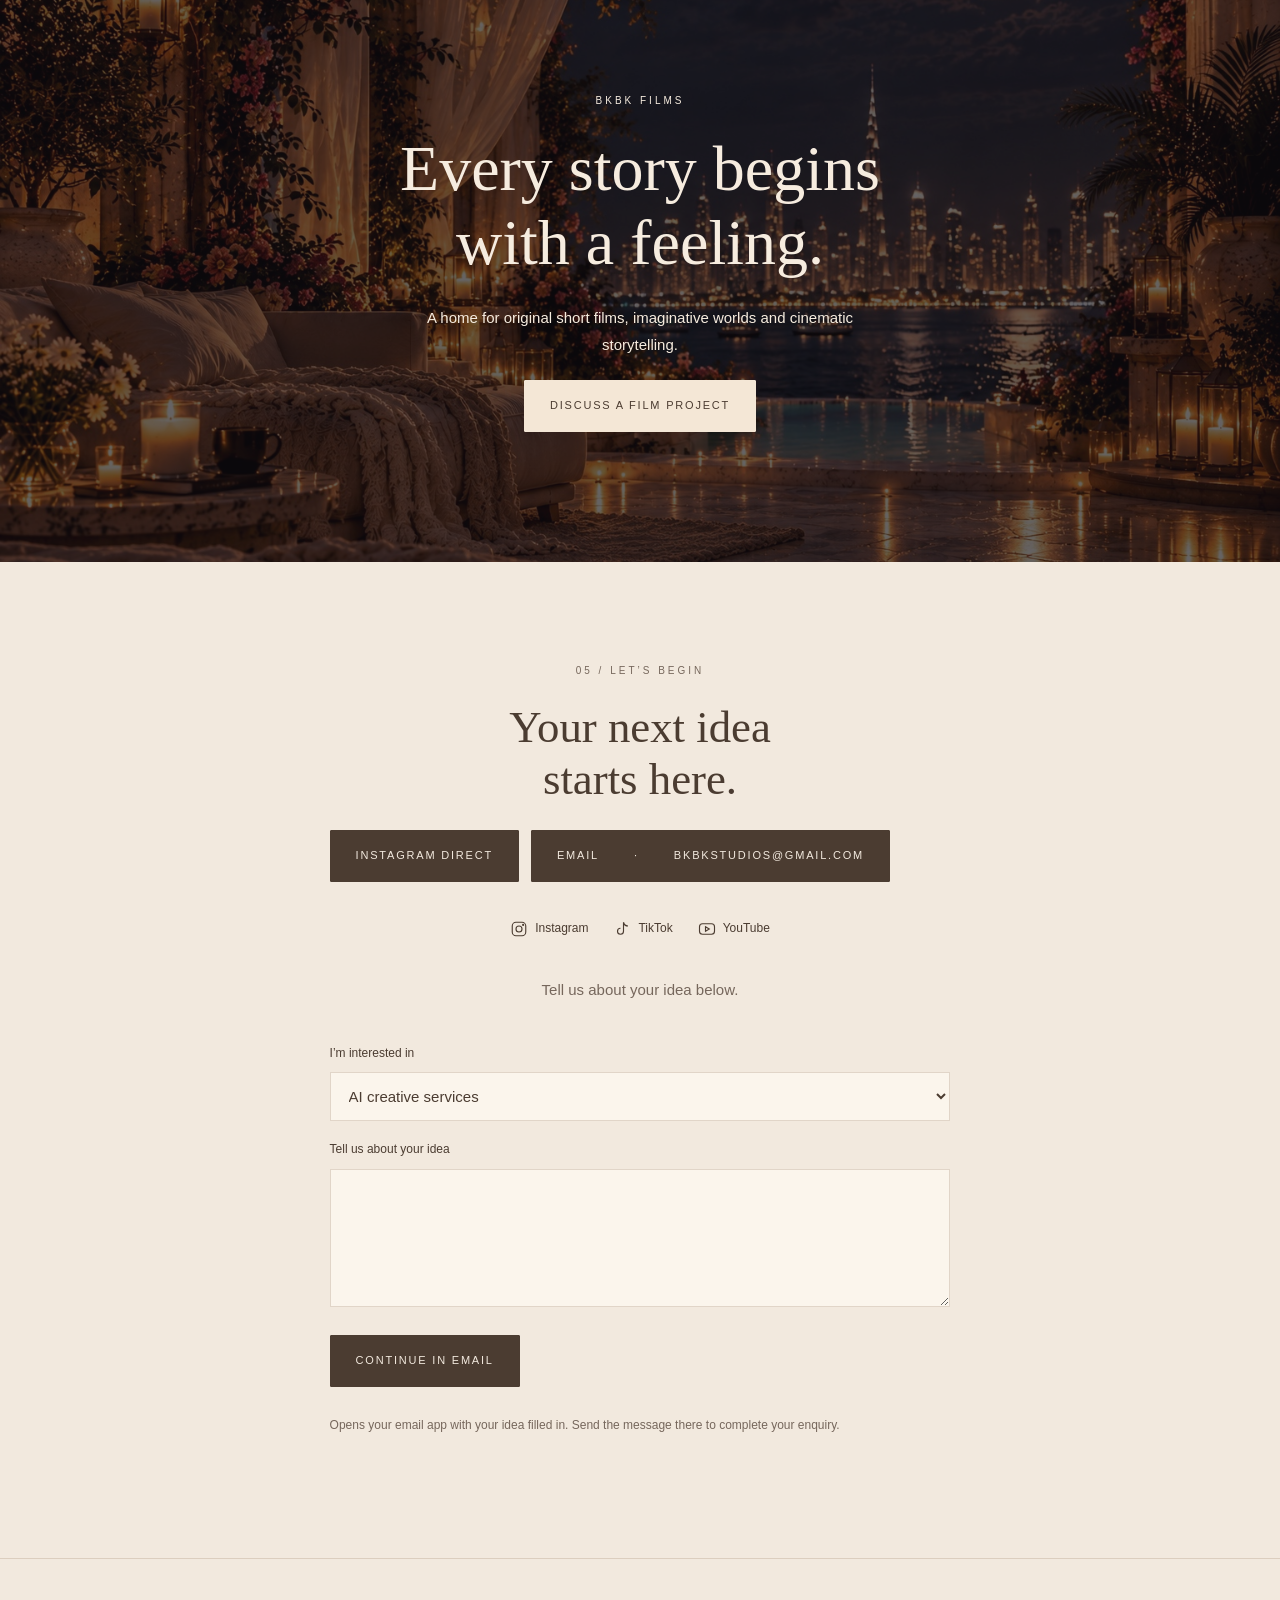
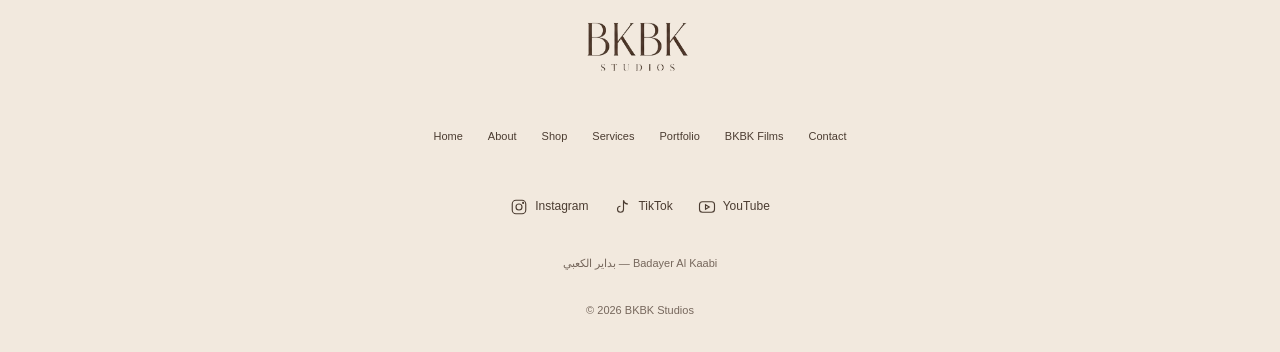
==== commit 34f7207d: "Remove duplicate Books & Digital Editions box above digital products" ====
--- a/index.html
+++ b/index.html
@@ -40,8 +40,8 @@
 <main id="main"><section id="home" class="hero"><div class="scene video-scene" aria-hidden="true"><video class="day" data-src="https://d8j0ntlcm91z4.cloudfront.net/user_3GT5o7iF3fUN1zBZNCDHnrriqXi/hf_20261012_013247_61a40599-54fd-4172-943e-5980d245989d.mp4" poster="assets/hero-day-poster.jpg" muted loop playsinline preload="none" disablepictureinpicture></video><video class="night" data-src="https://d8j0ntlcm91z4.cloudfront.net/user_3GT5o7iF3fUN1zBZNCDHnrriqXi/hf_20261012_013622_fb24ddc5-42c1-49ee-85e3-aafc41ec06dc.mp4" poster="assets/hero-night-poster.jpg" muted loop playsinline preload="none" disablepictureinpicture></video></div><div class="hero-shade"></div><div class="hero-copy"><p class="eyebrow" data-t="welcome">WELCOME TO BKBK STUDIOS</p><h1 data-t="hero">A world of<br>creative possibilities.</h1><p data-t="tagline">CREATE · DESIGN · FILM · INSPIRE</p><a class="button light" href="#about" data-t="explore">Explore the studio</a></div><div class="hero-bottom"><button id="motion" aria-pressed="false" data-t="pauseMotion">Pause motion</button><button id="hero-sound" type="button" aria-pressed="false">Enable natural sound</button><span data-t="setting">A quiet place for extraordinary ideas.</span><a href="#services" data-t="discover">Discover our world</a></div></section>
 <section id="about" class="section split"><div class="portrait-scene"><img src="studio-day.webp?v=20261013" alt="" loading="lazy"><img class="night" src="studio-night.webp?v=20261013" alt="" loading="lazy"></div><div class="copy"><p class="eyebrow" data-t="aboutLabel">01 / THE STUDIO</p><h2 data-t="aboutHeading">More than a studio.<br>A world of stories.</h2><p data-t="aboutCopy">BKBK Studios brings together thoughtful design, AI-assisted creativity and a love of storytelling. Founded by Badayer Al Kaabi, the studio turns ideas into considered visuals, meaningful words and imaginative creative experiences.</p><p class="signature">Badayer Al Kaabi</p><a class="text-link" href="#contact" data-t="talk">Let’s create something together</a></div></section>
 <section id="services" class="section"><div class="section-head"><div><p class="eyebrow" data-t="servicesLabel">02 / WHAT WE CREATE</p><h2 data-t="servicesHeading">Ideas, beautifully realised.</h2></div><p data-t="servicesSub">From the first spark to the finishing detail.</p></div><div class="cards" id="service-cards"></div></section>
-<section id="shop" class="section shop"><div class="section-head"><div><p class="eyebrow" data-t="shopLabel">03 / THE COLLECTION</p><h2 data-t="shopHeading">A little inspiration to keep.</h2></div><p data-t="shopSub">Creative guides and digital resources.</p></div><div class="publication-entry"><button type="button" data-publications class="publication-entry-button"><span class="publication-theme-images"><img class="publication-day-image" src="assets/publications-day.webp" alt="" loading="lazy"><img class="publication-night-image" src="assets/publications-night.webp" alt="" loading="lazy"></span><span><strong>Books & Digital Editions</strong><small>Browse Amazon & Gumroad publications</small></span><span aria-hidden="true">↗</span></button></div><div class="filters" id="filters" role="group" data-label="categories"></div><div class="cards products" id="product-cards"></div><p class="note" data-t="purchaseNote">Online purchase links will appear when verified. You can explore the catalogue and prepare an enquiry.</p></section>
-<section id="portfolio" class="section"><div class="section-head"><div><p class="eyebrow" data-t="portfolioLabel">04 / OUR VISUAL WORLD</p><h2 data-t="portfolioHeading">Same soul. Different stories.</h2></div><p data-t="portfolioSub">Explore the approved studio art direction.</p></div><div class="gallery"><a class="art avatar-studio-card" href="bkbk-avatar-reception.html?v=20261013-entry2" aria-label="Enter BKBK Avatar Studio reception"><span class="avatar-art-frame"><img class="avatar-preview-day" src="597A62AE-3CFD-4751-B14E-66413CA38413.png" alt="BKBK Avatar Studio exterior during the day" loading="lazy" onerror="this.onerror=null;this.src='assets/terrace-day.jpg'"><img class="avatar-preview-night" src="F0E3A89A-8972-4BA4-8901-E55AEAF5357F.png" alt="" loading="lazy" onerror="this.onerror=null;this.src='assets/terrace-night.jpg'"></span><span data-t="avatarStudio">BKBK Avatar Studio</span></a><button class="art" data-title="publications" data-publications><span class="publication-theme-images"><img class="publication-day-image" src="assets/publications-day.webp" alt="Bee creating books and digital editions on her tablet" data-alt="publicationsAlt" loading="lazy"><img class="publication-night-image" src="assets/publications-night.webp" alt="" loading="lazy"></span><span data-t="publications">Books & Digital Editions</span><small data-t="publicationPlatforms">Amazon & Gumroad</small></button><button class="art" data-image="bee.jpg" data-title="bee"><img src="bee.jpg" alt="Bee" data-alt="beeAlt" loading="lazy"><span data-t="bee">Meet Bee</span></button></div></section>
+<section id="shop" class="section shop"><div class="section-head"><div><p class="eyebrow" data-t="shopLabel">03 / THE COLLECTION</p><h2 data-t="shopHeading">A little inspiration to keep.</h2></div><p data-t="shopSub">Creative guides and digital resources.</p></div><div class="filters" id="filters" role="group" data-label="categories"></div><div class="cards products" id="product-cards"></div><p class="note" data-t="purchaseNote">Online purchase links will appear when verified. You can explore the catalogue and prepare an enquiry.</p></section>
+<section id="portfolio" class="section"><div class="section-head"><div><p class="eyebrow" data-t="portfolioLabel">04 / OUR VISUAL WORLD</p><h2 data-t="portfolioHeading">Same soul. Different stories.</h2></div><p data-t="portfolioSub">Explore the approved studio art direction.</p></div><div class="gallery"><a class="art avatar-studio-card" href="bkbk-avatar-reception.html?v=20261013-fix4" aria-label="Enter BKBK Avatar Studio reception"><span class="avatar-art-frame"><img class="avatar-preview-day" src="597A62AE-3CFD-4751-B14E-66413CA38413.png" alt="BKBK Avatar Studio exterior during the day" loading="lazy" onerror="this.onerror=null;this.src='assets/terrace-day.jpg'"><img class="avatar-preview-night" src="F0E3A89A-8972-4BA4-8901-E55AEAF5357F.png" alt="" loading="lazy" onerror="this.onerror=null;this.src='assets/terrace-night.jpg'"></span><span data-t="avatarStudio">BKBK Avatar Studio</span></a><button class="art" data-title="publications" data-publications><span class="publication-theme-images"><img class="publication-day-image" src="assets/publications-day.webp" alt="Bee creating books and digital editions on her tablet" data-alt="publicationsAlt" loading="lazy"><img class="publication-night-image" src="assets/publications-night.webp" alt="" loading="lazy"></span><span data-t="publications">Books & Digital Editions</span><small data-t="publicationPlatforms">Amazon & Gumroad</small></button><button class="art" data-image="bee.jpg" data-title="bee"><img src="bee.jpg" alt="Bee" data-alt="beeAlt" loading="lazy"><span data-t="bee">Meet Bee</span></button></div></section>
 <section id="films" class="film"><img src="assets/terrace-night.jpg" alt="" loading="lazy"><div><p class="eyebrow">BKBK FILMS</p><h2 data-t="filmsHeading">Every story begins<br>with a feeling.</h2><p data-t="filmsCopy">A home for original short films, imaginative worlds and cinematic storytelling.</p><a href="#contact" class="button light" data-t="filmEnquiry">Discuss a film project</a></div></section>
 <section id="contact" class="section contact"><p class="eyebrow" data-t="contactLabel">05 / LET’S BEGIN</p><h2 data-t="contactHeading">Your next idea<br>starts here.</h2><div class="direct-contact" style="display:flex;flex-wrap:wrap;gap:12px;margin:24px 0"><a class="button" href="https://ig.me/m/bkbkstudios" data-t="instagramDirect">Instagram Direct</a><a class="button" href="mailto:bkbkstudios@gmail.com"><span data-t="emailLabel">Email</span> · <span dir="ltr">bkbkstudios@gmail.com</span></a></div><div class="social-links" id="social-contact"></div><p data-t="contactCopy">Tell us about your idea below.</p><form id="enquiry"><label for="interest" data-t="interest">I’m interested in</label><select id="interest" name="interest"></select><label for="message" data-t="message">Tell us about your idea</label><textarea id="message" rows="4" maxlength="3000"></textarea><button type="submit" class="button" data-t="copyEnquiry">Copy enquiry</button><p class="note" data-t="emailHelp">Opens your email app with your idea filled in. Send the message there to complete your enquiry.</p><p id="form-status" role="status"></p></form></section></main>
 <footer><a class="wordmark" href="#home"><img class="brand-logo" src="assets/logo.png" alt="BKBK Studios" width="172" height="92"></a><nav id="footer-nav"></nav><div class="social-links" id="social-footer"></div><p>بداير الكعبي — Badayer Al Kaabi</p><small>© <span id="year"></span> BKBK Studios</small></footer>
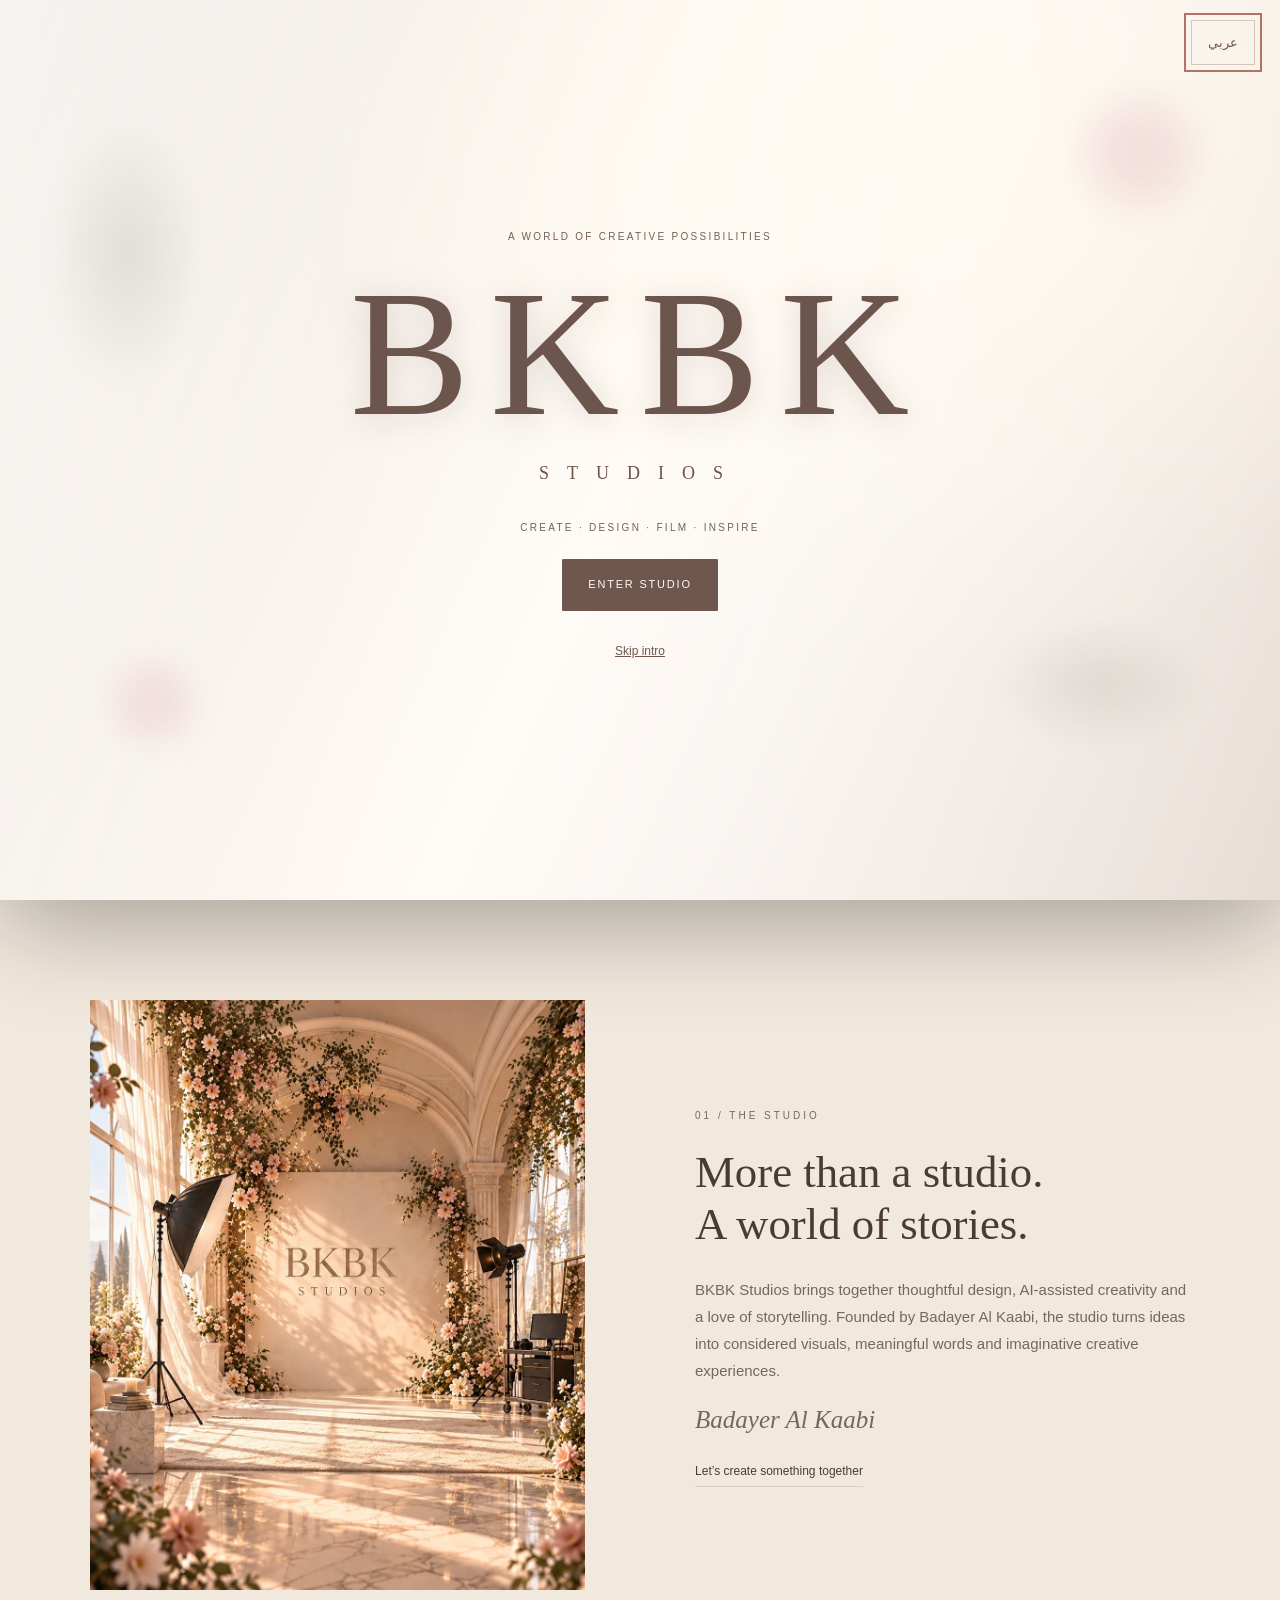
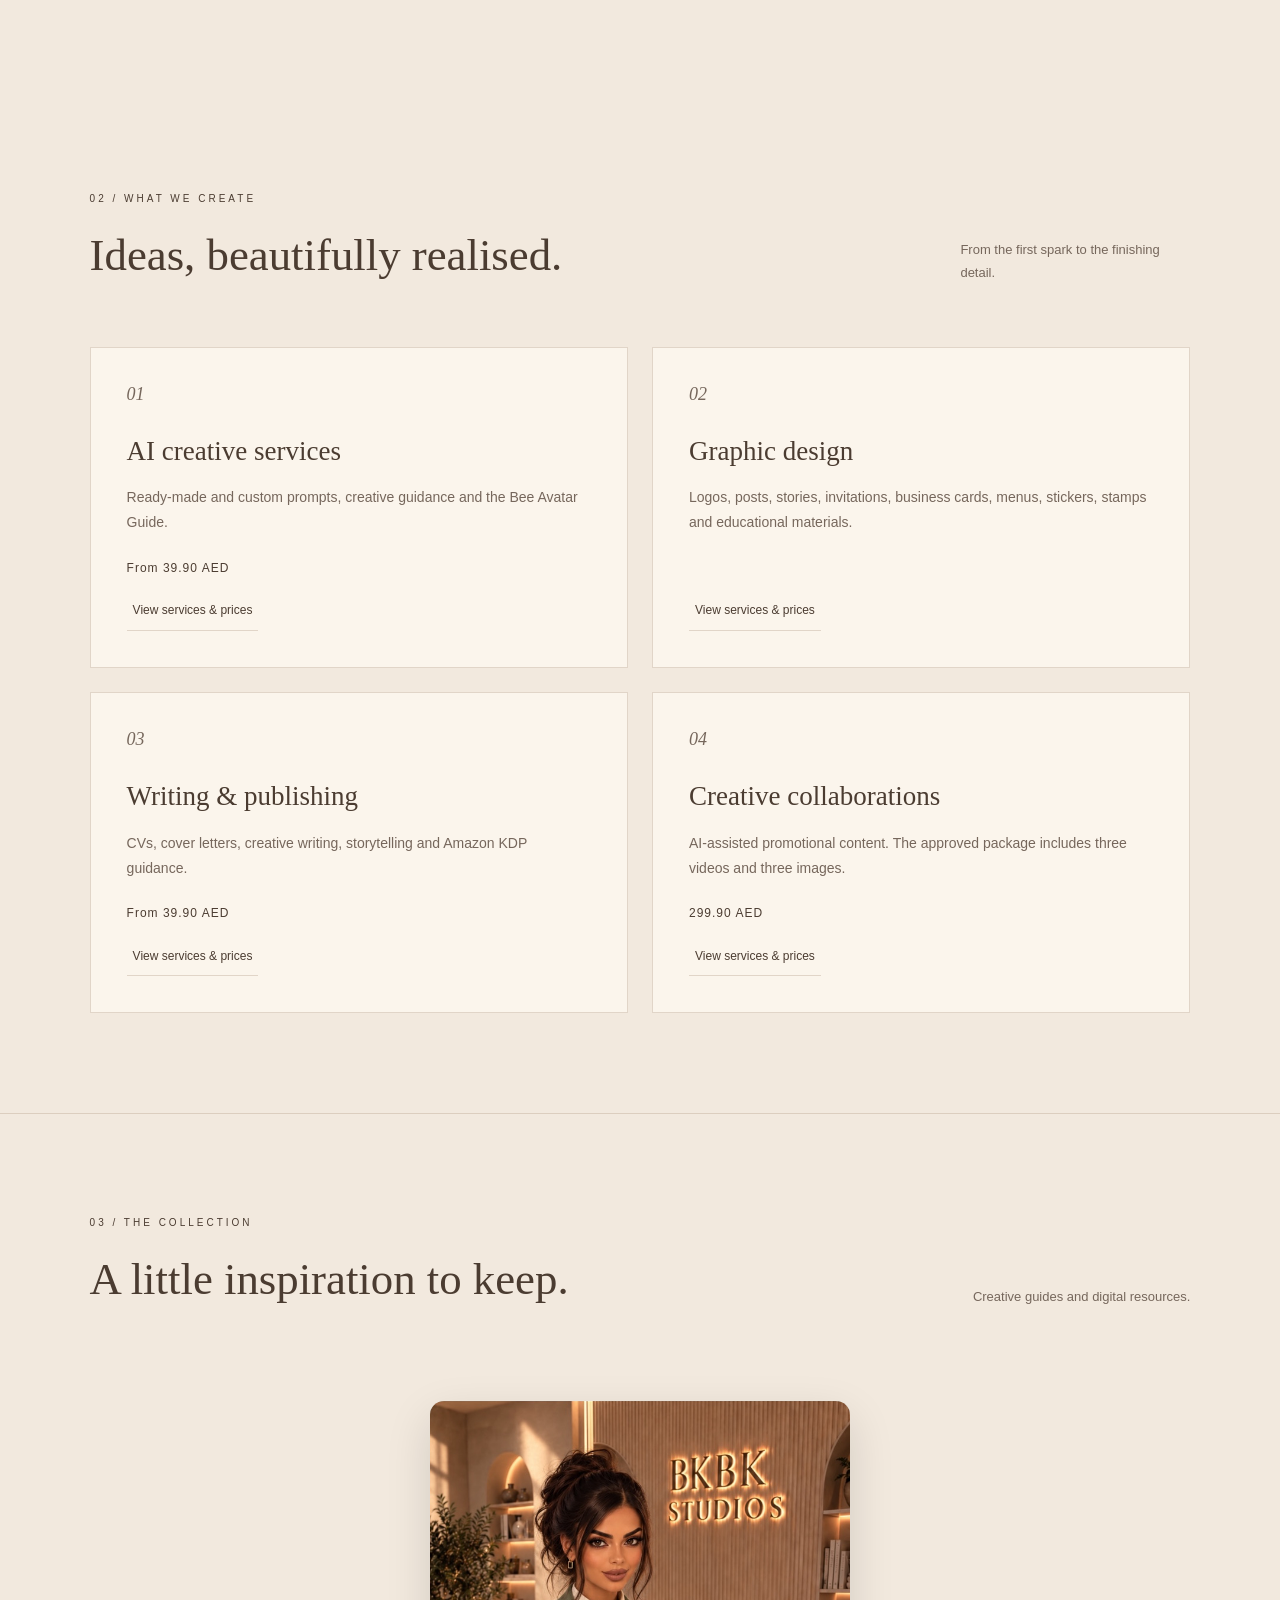
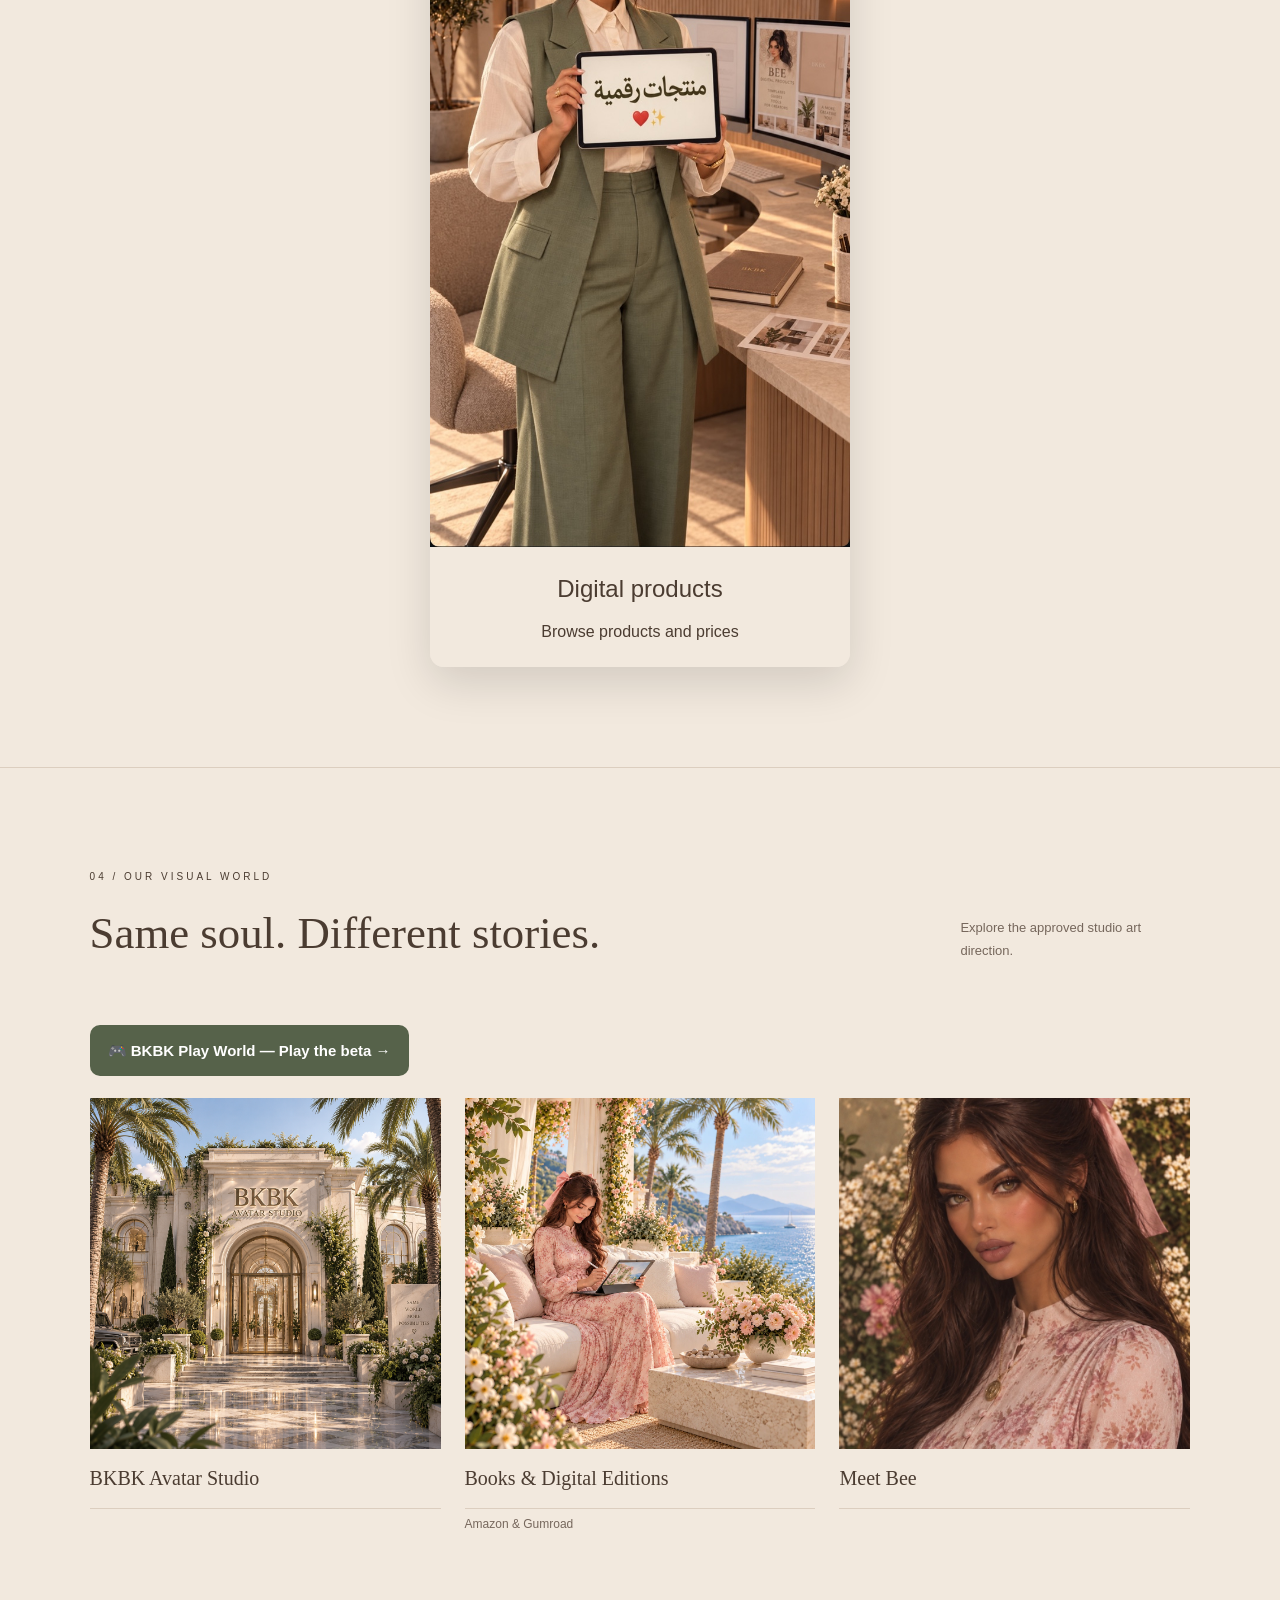
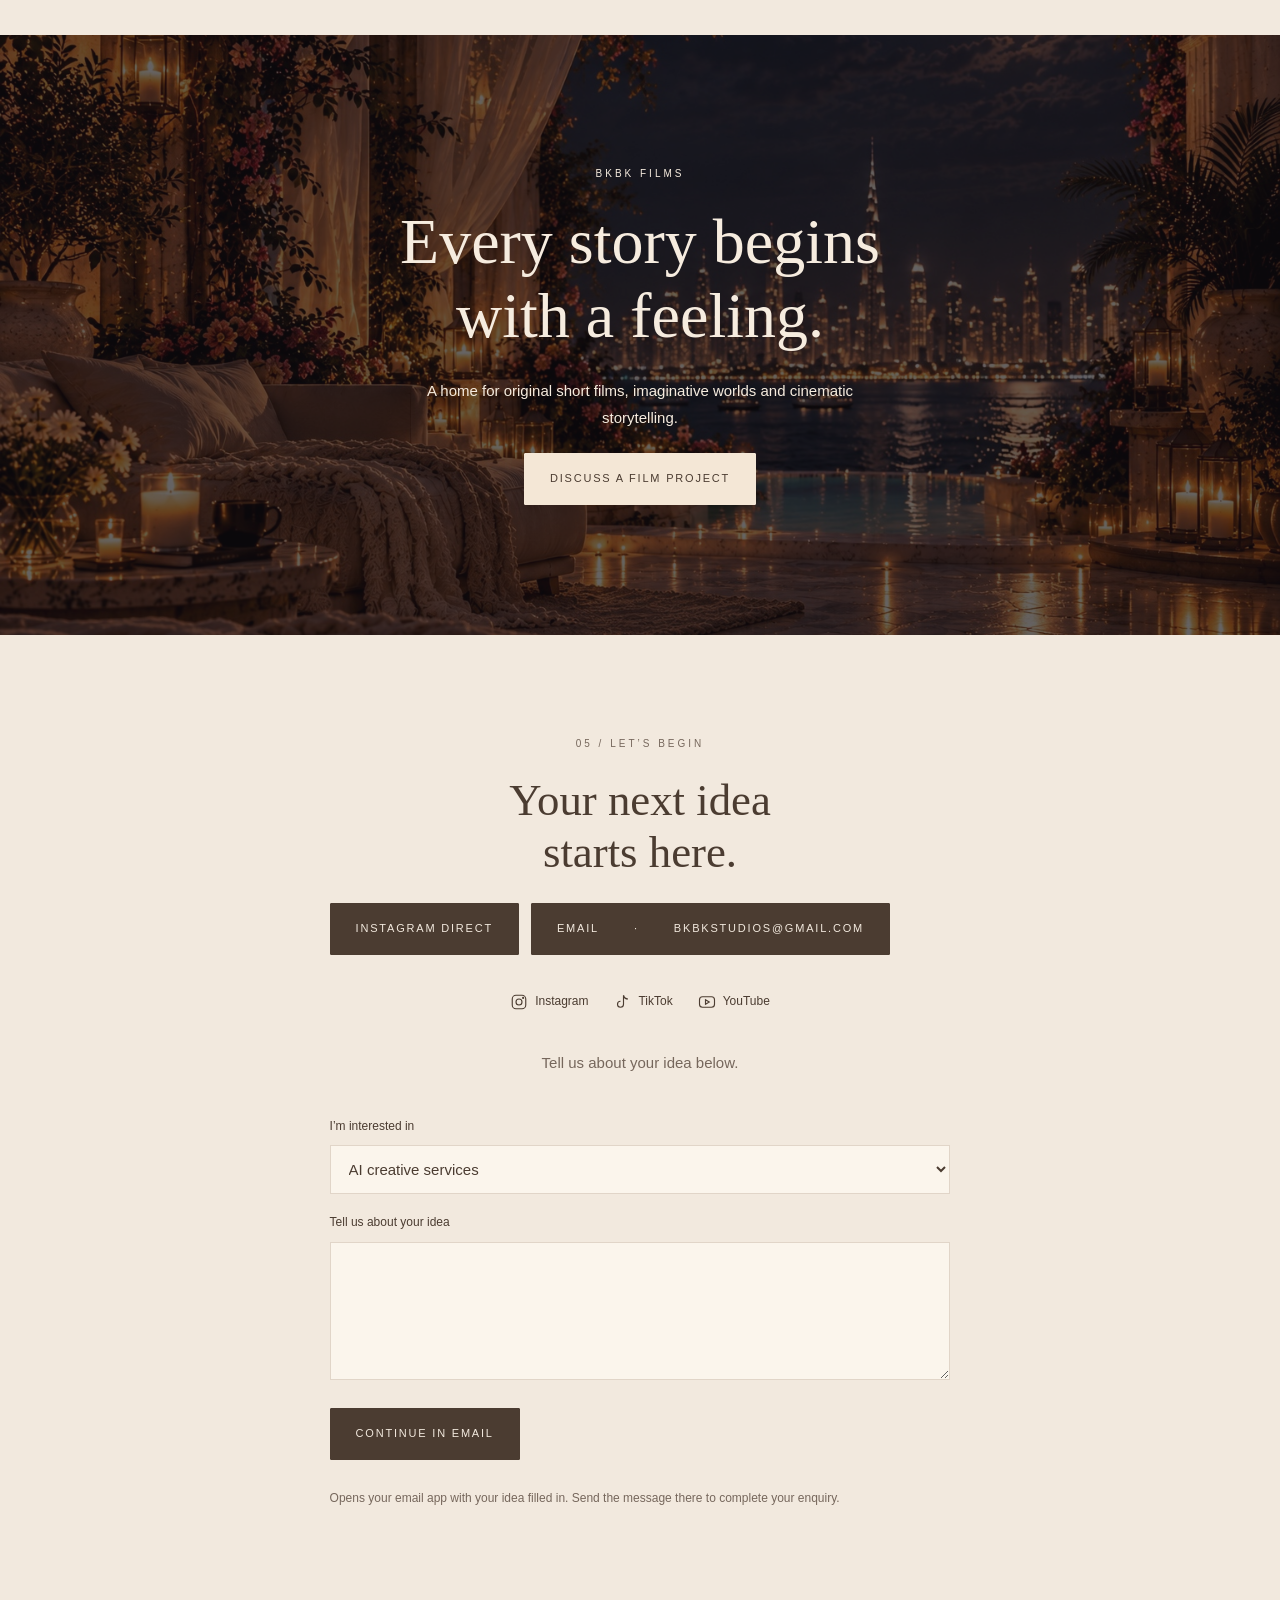
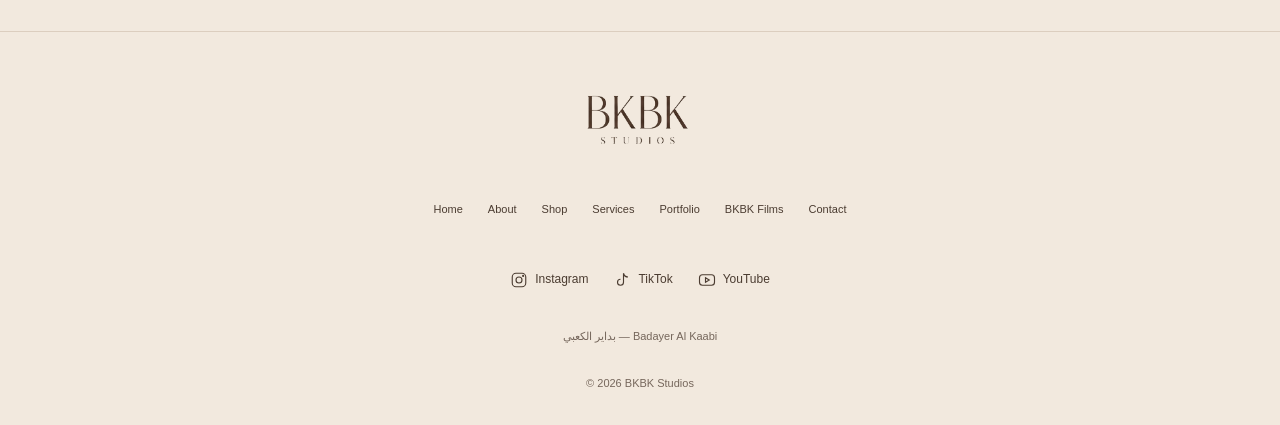
==== commit f8ee344c: "Add BKBK Play World entry point to homepage" ====
--- a/index.html
+++ b/index.html
@@ -1,5 +1,5 @@
 <!doctype html>
-<html lang="en" dir="ltr"><head><meta charset="utf-8"><meta name="viewport" content="width=device-width,initial-scale=1"><meta name="theme-color" content="#eee4d6"><meta name="description" content="BKBK Studios — creative design, AI artistry and storytelling by Badayer Al Kaabi."><title>BKBK Studios — Create · Design · Film · Inspire</title><link rel="stylesheet" href="studio.css?v=20261013-marble4"><script src="studio.js?v=20261012-passenger" defer></script><script src="experience.js?v=20261012-cursor" defer></script><link rel="stylesheet" href="cursor.css?v=20261012"><script src="cursor.js?v=20261012" defer></script><style>
+<html lang="en" dir="ltr"><head><meta charset="utf-8"><meta name="viewport" content="width=device-width,initial-scale=1"><meta name="theme-color" content="#eee4d6"><meta name="description" content="BKBK Studios — creative design, AI artistry and storytelling by Badayer Al Kaabi."><title>BKBK Studios — Create · Design · Film · Inspire</title><link rel="stylesheet" href="studio.css?v=20261013-marble4"><script src="studio.js?v=20261013-shop-cleanup" defer></script><script src="experience.js?v=20261012-cursor" defer></script><link rel="stylesheet" href="cursor.css?v=20261012"><script src="cursor.js?v=20261012" defer></script><style>
 #publications-dialog .dialog-copy,#publication-detail .dialog-copy{padding:8px 28px 30px}
 #publications-title,#publication-detail-title{font-size:clamp(24px,4vw,34px);margin-top:0}
 .publication-shelf{margin:24px 0 0}.publication-shelf h3{font-size:21px;margin:0 0 12px}
@@ -34,6 +34,7 @@
 @media(max-width:420px){#portfolio .gallery{grid-template-columns:repeat(2,minmax(0,1fr));gap:12px}}
 @media(max-width:480px){.publication-entry .publication-theme-images{width:68px;height:68px}}
 @media(prefers-reduced-motion:reduce){#portfolio .gallery>.art .avatar-preview-night,#portfolio .gallery>.art .publication-night-image{transition:none}}
+#shop .publication-entry,#shop .publication-entry-button{display:none!important}
 </style></head>
 <body><a class="skip" href="#main" data-t="skipContent">Skip to content</a>
 <header><a class="wordmark" href="#home" aria-label="BKBK Studios home"><img class="brand-logo" src="assets/logo.png" alt="BKBK Studios" width="172" height="92"></a><button class="icon mobile" id="menu" aria-expanded="false" aria-controls="navigation" data-label="menu">☰</button><nav id="navigation" data-label="navigation"></nav><div class="controls"><button class="icon" id="search-open" data-label="search"><svg viewBox="0 0 24 24" aria-hidden="true"><circle cx="10" cy="10" r="6.5"/><path d="m15 15 6 6"/></svg></button><button class="icon" id="mode" data-label="night">☾</button><button class="icon lang" id="language">عربي</button></div></header>
@@ -41,7 +42,7 @@
 <section id="about" class="section split"><div class="portrait-scene"><img src="studio-day.webp?v=20261013" alt="" loading="lazy"><img class="night" src="studio-night.webp?v=20261013" alt="" loading="lazy"></div><div class="copy"><p class="eyebrow" data-t="aboutLabel">01 / THE STUDIO</p><h2 data-t="aboutHeading">More than a studio.<br>A world of stories.</h2><p data-t="aboutCopy">BKBK Studios brings together thoughtful design, AI-assisted creativity and a love of storytelling. Founded by Badayer Al Kaabi, the studio turns ideas into considered visuals, meaningful words and imaginative creative experiences.</p><p class="signature">Badayer Al Kaabi</p><a class="text-link" href="#contact" data-t="talk">Let’s create something together</a></div></section>
 <section id="services" class="section"><div class="section-head"><div><p class="eyebrow" data-t="servicesLabel">02 / WHAT WE CREATE</p><h2 data-t="servicesHeading">Ideas, beautifully realised.</h2></div><p data-t="servicesSub">From the first spark to the finishing detail.</p></div><div class="cards" id="service-cards"></div></section>
 <section id="shop" class="section shop"><div class="section-head"><div><p class="eyebrow" data-t="shopLabel">03 / THE COLLECTION</p><h2 data-t="shopHeading">A little inspiration to keep.</h2></div><p data-t="shopSub">Creative guides and digital resources.</p></div><div class="filters" id="filters" role="group" data-label="categories"></div><div class="cards products" id="product-cards"></div><p class="note" data-t="purchaseNote">Online purchase links will appear when verified. You can explore the catalogue and prepare an enquiry.</p></section>
-<section id="portfolio" class="section"><div class="section-head"><div><p class="eyebrow" data-t="portfolioLabel">04 / OUR VISUAL WORLD</p><h2 data-t="portfolioHeading">Same soul. Different stories.</h2></div><p data-t="portfolioSub">Explore the approved studio art direction.</p></div><div class="gallery"><a class="art avatar-studio-card" href="bkbk-avatar-reception.html?v=20261013-fix4" aria-label="Enter BKBK Avatar Studio reception"><span class="avatar-art-frame"><img class="avatar-preview-day" src="597A62AE-3CFD-4751-B14E-66413CA38413.png" alt="BKBK Avatar Studio exterior during the day" loading="lazy" onerror="this.onerror=null;this.src='assets/terrace-day.jpg'"><img class="avatar-preview-night" src="F0E3A89A-8972-4BA4-8901-E55AEAF5357F.png" alt="" loading="lazy" onerror="this.onerror=null;this.src='assets/terrace-night.jpg'"></span><span data-t="avatarStudio">BKBK Avatar Studio</span></a><button class="art" data-title="publications" data-publications><span class="publication-theme-images"><img class="publication-day-image" src="assets/publications-day.webp" alt="Bee creating books and digital editions on her tablet" data-alt="publicationsAlt" loading="lazy"><img class="publication-night-image" src="assets/publications-night.webp" alt="" loading="lazy"></span><span data-t="publications">Books & Digital Editions</span><small data-t="publicationPlatforms">Amazon & Gumroad</small></button><button class="art" data-image="bee.jpg" data-title="bee"><img src="bee.jpg" alt="Bee" data-alt="beeAlt" loading="lazy"><span data-t="bee">Meet Bee</span></button></div></section>
+<section id="portfolio" class="section"><div class="section-head"><div><p class="eyebrow" data-t="portfolioLabel">04 / OUR VISUAL WORLD</p><h2 data-t="portfolioHeading">Same soul. Different stories.</h2></div><p data-t="portfolioSub">Explore the approved studio art direction.</p></div><a href="bkbk-play-world.html" aria-label="Play BKBK Play World beta" style="display:inline-flex;align-items:center;gap:10px;margin:0 0 22px;padding:12px 18px;background:#56624a;color:#fff;text-decoration:none;border-radius:10px;font-weight:700">🎮 BKBK Play World — Play the beta →</a><div class="gallery"><a class="art avatar-studio-card" href="bkbk-avatar-reception.html?v=20261013-fix4" aria-label="Enter BKBK Avatar Studio reception"><span class="avatar-art-frame"><img class="avatar-preview-day" src="597A62AE-3CFD-4751-B14E-66413CA38413.png" alt="BKBK Avatar Studio exterior during the day" loading="lazy" onerror="this.onerror=null;this.src='assets/terrace-day.jpg'"><img class="avatar-preview-night" src="F0E3A89A-8972-4BA4-8901-E55AEAF5357F.png" alt="" loading="lazy" onerror="this.onerror=null;this.src='assets/terrace-night.jpg'"></span><span data-t="avatarStudio">BKBK Avatar Studio</span></a><button class="art" data-title="publications" data-publications><span class="publication-theme-images"><img class="publication-day-image" src="assets/publications-day.webp" alt="Bee creating books and digital editions on her tablet" data-alt="publicationsAlt" loading="lazy"><img class="publication-night-image" src="assets/publications-night.webp" alt="" loading="lazy"></span><span data-t="publications">Books & Digital Editions</span><small data-t="publicationPlatforms">Amazon & Gumroad</small></button><button class="art" data-image="bee.jpg" data-title="bee"><img src="bee.jpg" alt="Bee" data-alt="beeAlt" loading="lazy"><span data-t="bee">Meet Bee</span></button></div></section>
 <section id="films" class="film"><img src="assets/terrace-night.jpg" alt="" loading="lazy"><div><p class="eyebrow">BKBK FILMS</p><h2 data-t="filmsHeading">Every story begins<br>with a feeling.</h2><p data-t="filmsCopy">A home for original short films, imaginative worlds and cinematic storytelling.</p><a href="#contact" class="button light" data-t="filmEnquiry">Discuss a film project</a></div></section>
 <section id="contact" class="section contact"><p class="eyebrow" data-t="contactLabel">05 / LET’S BEGIN</p><h2 data-t="contactHeading">Your next idea<br>starts here.</h2><div class="direct-contact" style="display:flex;flex-wrap:wrap;gap:12px;margin:24px 0"><a class="button" href="https://ig.me/m/bkbkstudios" data-t="instagramDirect">Instagram Direct</a><a class="button" href="mailto:bkbkstudios@gmail.com"><span data-t="emailLabel">Email</span> · <span dir="ltr">bkbkstudios@gmail.com</span></a></div><div class="social-links" id="social-contact"></div><p data-t="contactCopy">Tell us about your idea below.</p><form id="enquiry"><label for="interest" data-t="interest">I’m interested in</label><select id="interest" name="interest"></select><label for="message" data-t="message">Tell us about your idea</label><textarea id="message" rows="4" maxlength="3000"></textarea><button type="submit" class="button" data-t="copyEnquiry">Copy enquiry</button><p class="note" data-t="emailHelp">Opens your email app with your idea filled in. Send the message there to complete your enquiry.</p><p id="form-status" role="status"></p></form></section></main>
 <footer><a class="wordmark" href="#home"><img class="brand-logo" src="assets/logo.png" alt="BKBK Studios" width="172" height="92"></a><nav id="footer-nav"></nav><div class="social-links" id="social-footer"></div><p>بداير الكعبي — Badayer Al Kaabi</p><small>© <span id="year"></span> BKBK Studios</small></footer>
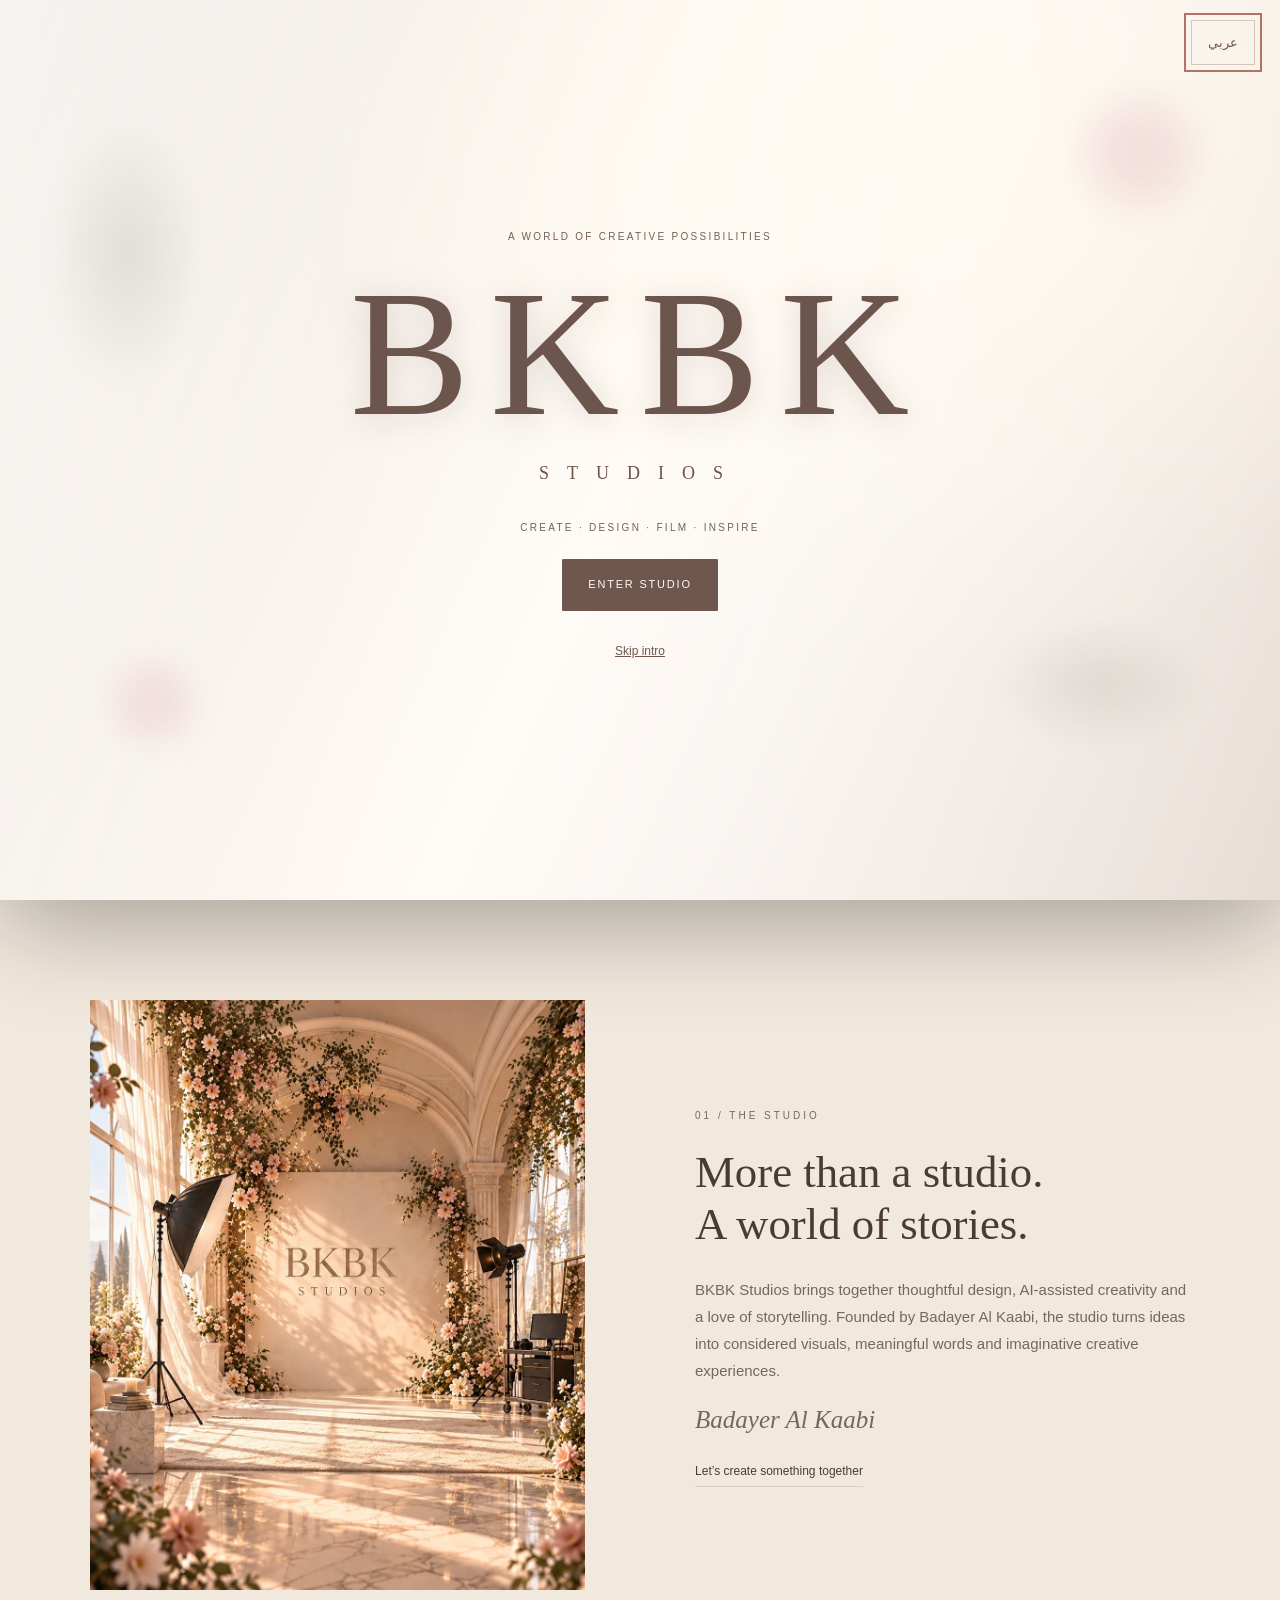
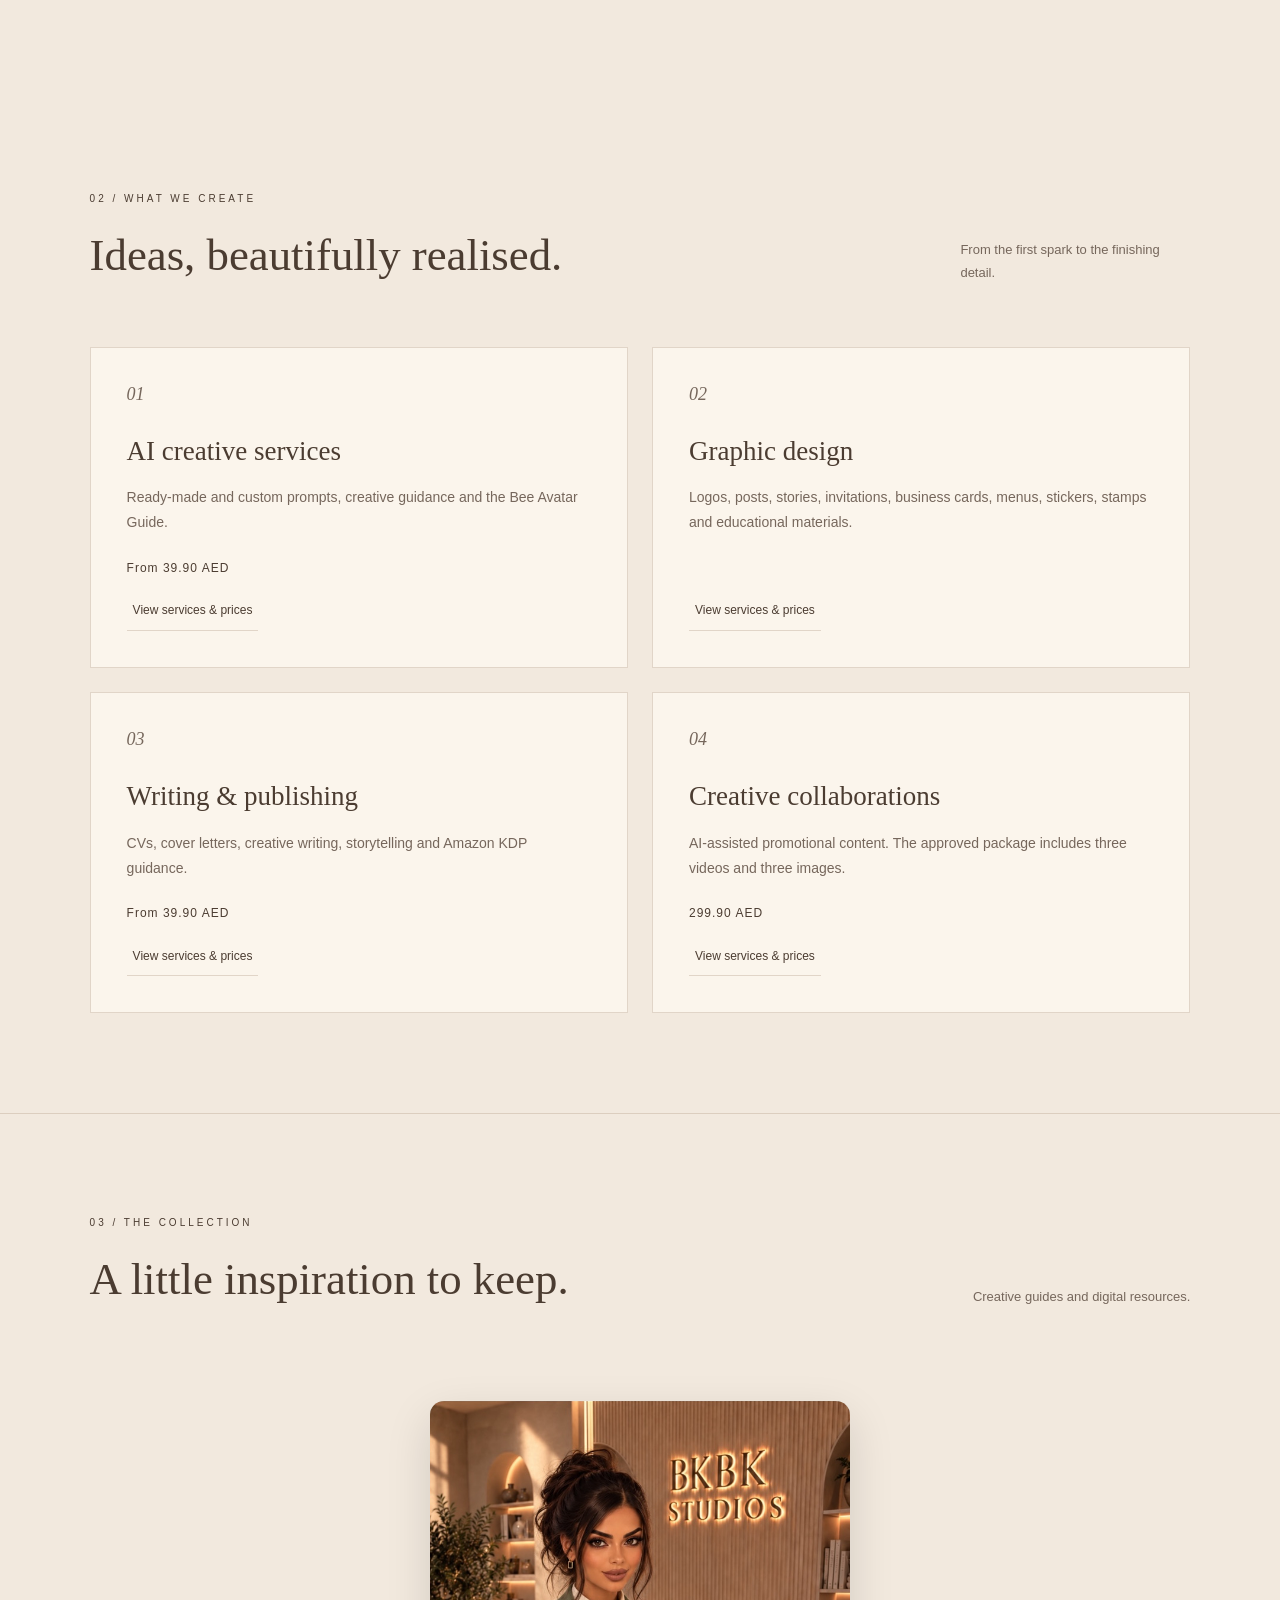
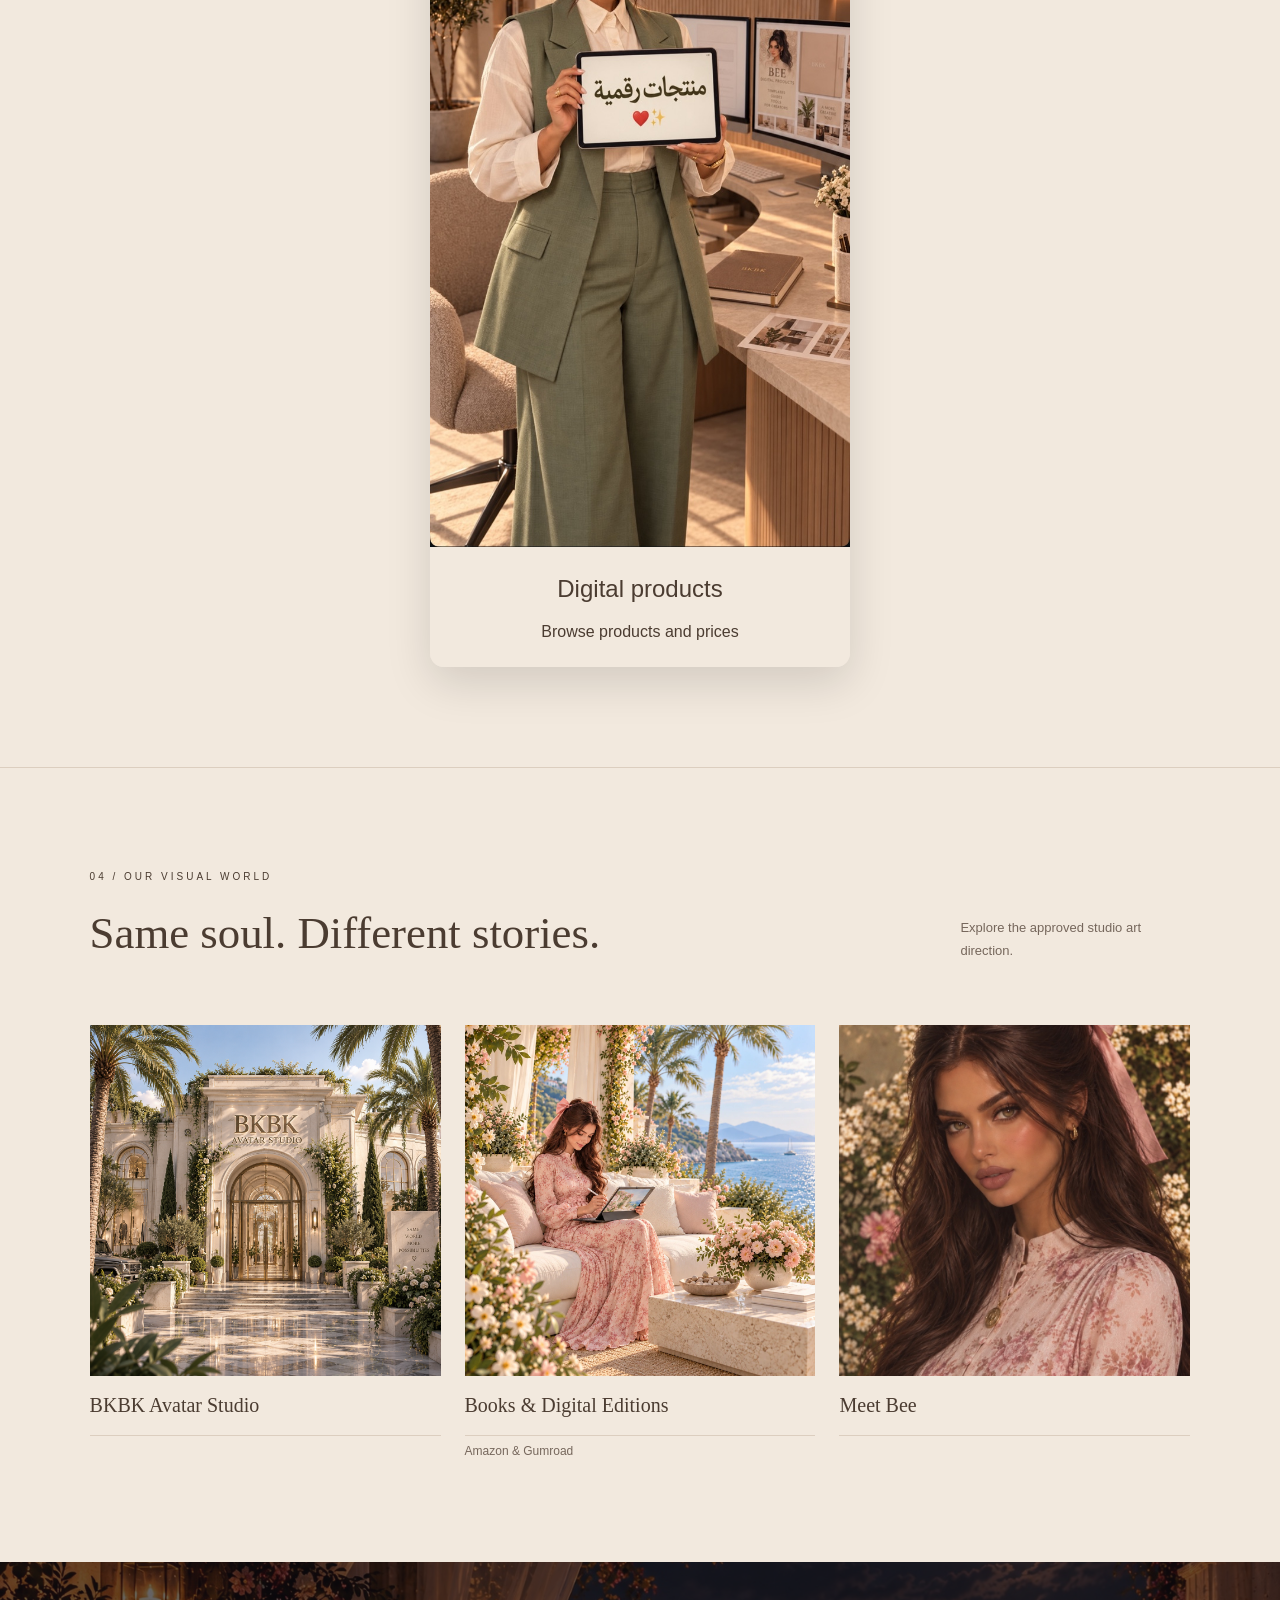
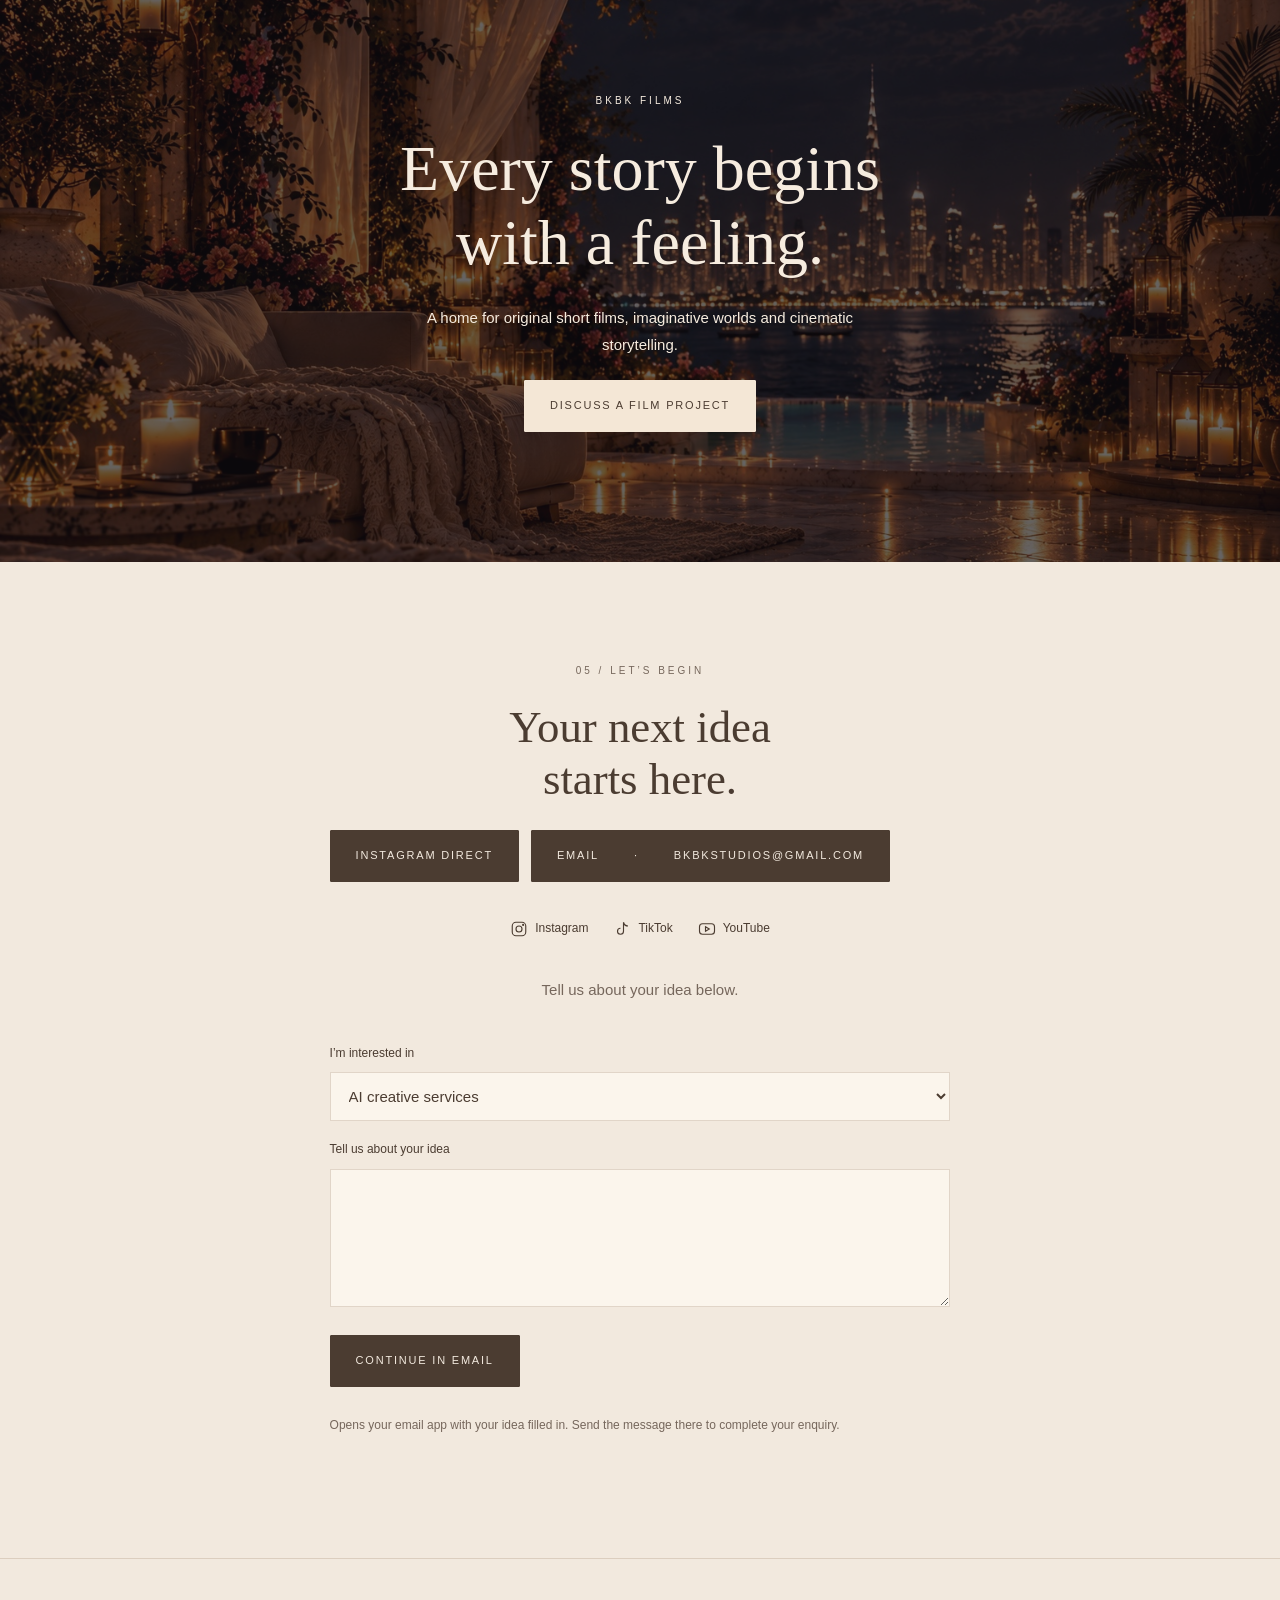
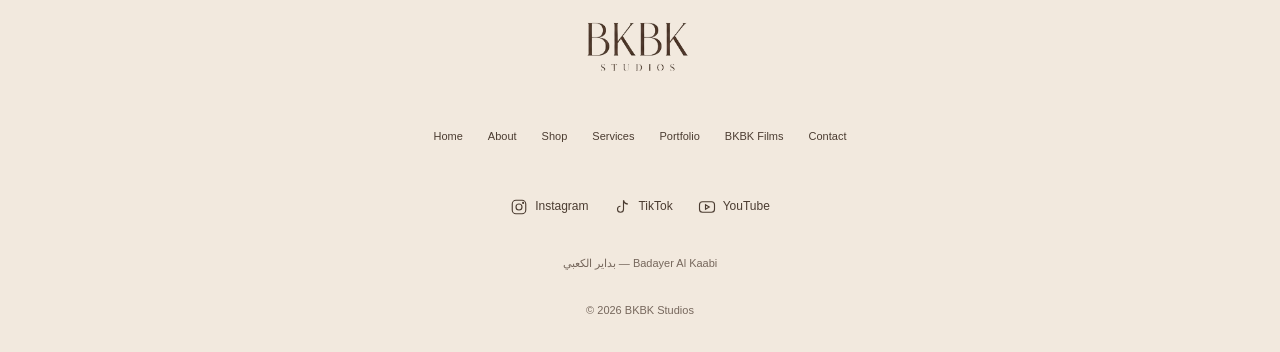
==== commit 9f3e50ee: "Restore agreed Avatar Studio entrance and remove premature game link" ====
--- a/index.html
+++ b/index.html
@@ -42,7 +42,7 @@
 <section id="about" class="section split"><div class="portrait-scene"><img src="studio-day.webp?v=20261013" alt="" loading="lazy"><img class="night" src="studio-night.webp?v=20261013" alt="" loading="lazy"></div><div class="copy"><p class="eyebrow" data-t="aboutLabel">01 / THE STUDIO</p><h2 data-t="aboutHeading">More than a studio.<br>A world of stories.</h2><p data-t="aboutCopy">BKBK Studios brings together thoughtful design, AI-assisted creativity and a love of storytelling. Founded by Badayer Al Kaabi, the studio turns ideas into considered visuals, meaningful words and imaginative creative experiences.</p><p class="signature">Badayer Al Kaabi</p><a class="text-link" href="#contact" data-t="talk">Let’s create something together</a></div></section>
 <section id="services" class="section"><div class="section-head"><div><p class="eyebrow" data-t="servicesLabel">02 / WHAT WE CREATE</p><h2 data-t="servicesHeading">Ideas, beautifully realised.</h2></div><p data-t="servicesSub">From the first spark to the finishing detail.</p></div><div class="cards" id="service-cards"></div></section>
 <section id="shop" class="section shop"><div class="section-head"><div><p class="eyebrow" data-t="shopLabel">03 / THE COLLECTION</p><h2 data-t="shopHeading">A little inspiration to keep.</h2></div><p data-t="shopSub">Creative guides and digital resources.</p></div><div class="filters" id="filters" role="group" data-label="categories"></div><div class="cards products" id="product-cards"></div><p class="note" data-t="purchaseNote">Online purchase links will appear when verified. You can explore the catalogue and prepare an enquiry.</p></section>
-<section id="portfolio" class="section"><div class="section-head"><div><p class="eyebrow" data-t="portfolioLabel">04 / OUR VISUAL WORLD</p><h2 data-t="portfolioHeading">Same soul. Different stories.</h2></div><p data-t="portfolioSub">Explore the approved studio art direction.</p></div><a href="bkbk-play-world.html" aria-label="Play BKBK Play World beta" style="display:inline-flex;align-items:center;gap:10px;margin:0 0 22px;padding:12px 18px;background:#56624a;color:#fff;text-decoration:none;border-radius:10px;font-weight:700">🎮 BKBK Play World — Play the beta →</a><div class="gallery"><a class="art avatar-studio-card" href="bkbk-avatar-reception.html?v=20261013-fix4" aria-label="Enter BKBK Avatar Studio reception"><span class="avatar-art-frame"><img class="avatar-preview-day" src="597A62AE-3CFD-4751-B14E-66413CA38413.png" alt="BKBK Avatar Studio exterior during the day" loading="lazy" onerror="this.onerror=null;this.src='assets/terrace-day.jpg'"><img class="avatar-preview-night" src="F0E3A89A-8972-4BA4-8901-E55AEAF5357F.png" alt="" loading="lazy" onerror="this.onerror=null;this.src='assets/terrace-night.jpg'"></span><span data-t="avatarStudio">BKBK Avatar Studio</span></a><button class="art" data-title="publications" data-publications><span class="publication-theme-images"><img class="publication-day-image" src="assets/publications-day.webp" alt="Bee creating books and digital editions on her tablet" data-alt="publicationsAlt" loading="lazy"><img class="publication-night-image" src="assets/publications-night.webp" alt="" loading="lazy"></span><span data-t="publications">Books & Digital Editions</span><small data-t="publicationPlatforms">Amazon & Gumroad</small></button><button class="art" data-image="bee.jpg" data-title="bee"><img src="bee.jpg" alt="Bee" data-alt="beeAlt" loading="lazy"><span data-t="bee">Meet Bee</span></button></div></section>
+<section id="portfolio" class="section"><div class="section-head"><div><p class="eyebrow" data-t="portfolioLabel">04 / OUR VISUAL WORLD</p><h2 data-t="portfolioHeading">Same soul. Different stories.</h2></div><p data-t="portfolioSub">Explore the approved studio art direction.</p></div><div class="gallery"><a class="art avatar-studio-card" href="bkbk-avatar-reception.html?v=20261013-fix4" aria-label="Enter BKBK Avatar Studio reception"><span class="avatar-art-frame"><img class="avatar-preview-day" src="597A62AE-3CFD-4751-B14E-66413CA38413.png" alt="BKBK Avatar Studio exterior during the day" loading="lazy" onerror="this.onerror=null;this.src='assets/terrace-day.jpg'"><img class="avatar-preview-night" src="F0E3A89A-8972-4BA4-8901-E55AEAF5357F.png" alt="" loading="lazy" onerror="this.onerror=null;this.src='assets/terrace-night.jpg'"></span><span data-t="avatarStudio">BKBK Avatar Studio</span></a><button class="art" data-title="publications" data-publications><span class="publication-theme-images"><img class="publication-day-image" src="assets/publications-day.webp" alt="Bee creating books and digital editions on her tablet" data-alt="publicationsAlt" loading="lazy"><img class="publication-night-image" src="assets/publications-night.webp" alt="" loading="lazy"></span><span data-t="publications">Books & Digital Editions</span><small data-t="publicationPlatforms">Amazon & Gumroad</small></button><button class="art" data-image="bee.jpg" data-title="bee"><img src="bee.jpg" alt="Bee" data-alt="beeAlt" loading="lazy"><span data-t="bee">Meet Bee</span></button></div></section>
 <section id="films" class="film"><img src="assets/terrace-night.jpg" alt="" loading="lazy"><div><p class="eyebrow">BKBK FILMS</p><h2 data-t="filmsHeading">Every story begins<br>with a feeling.</h2><p data-t="filmsCopy">A home for original short films, imaginative worlds and cinematic storytelling.</p><a href="#contact" class="button light" data-t="filmEnquiry">Discuss a film project</a></div></section>
 <section id="contact" class="section contact"><p class="eyebrow" data-t="contactLabel">05 / LET’S BEGIN</p><h2 data-t="contactHeading">Your next idea<br>starts here.</h2><div class="direct-contact" style="display:flex;flex-wrap:wrap;gap:12px;margin:24px 0"><a class="button" href="https://ig.me/m/bkbkstudios" data-t="instagramDirect">Instagram Direct</a><a class="button" href="mailto:bkbkstudios@gmail.com"><span data-t="emailLabel">Email</span> · <span dir="ltr">bkbkstudios@gmail.com</span></a></div><div class="social-links" id="social-contact"></div><p data-t="contactCopy">Tell us about your idea below.</p><form id="enquiry"><label for="interest" data-t="interest">I’m interested in</label><select id="interest" name="interest"></select><label for="message" data-t="message">Tell us about your idea</label><textarea id="message" rows="4" maxlength="3000"></textarea><button type="submit" class="button" data-t="copyEnquiry">Copy enquiry</button><p class="note" data-t="emailHelp">Opens your email app with your idea filled in. Send the message there to complete your enquiry.</p><p id="form-status" role="status"></p></form></section></main>
 <footer><a class="wordmark" href="#home"><img class="brand-logo" src="assets/logo.png" alt="BKBK Studios" width="172" height="92"></a><nav id="footer-nav"></nav><div class="social-links" id="social-footer"></div><p>بداير الكعبي — Badayer Al Kaabi</p><small>© <span id="year"></span> BKBK Studios</small></footer>
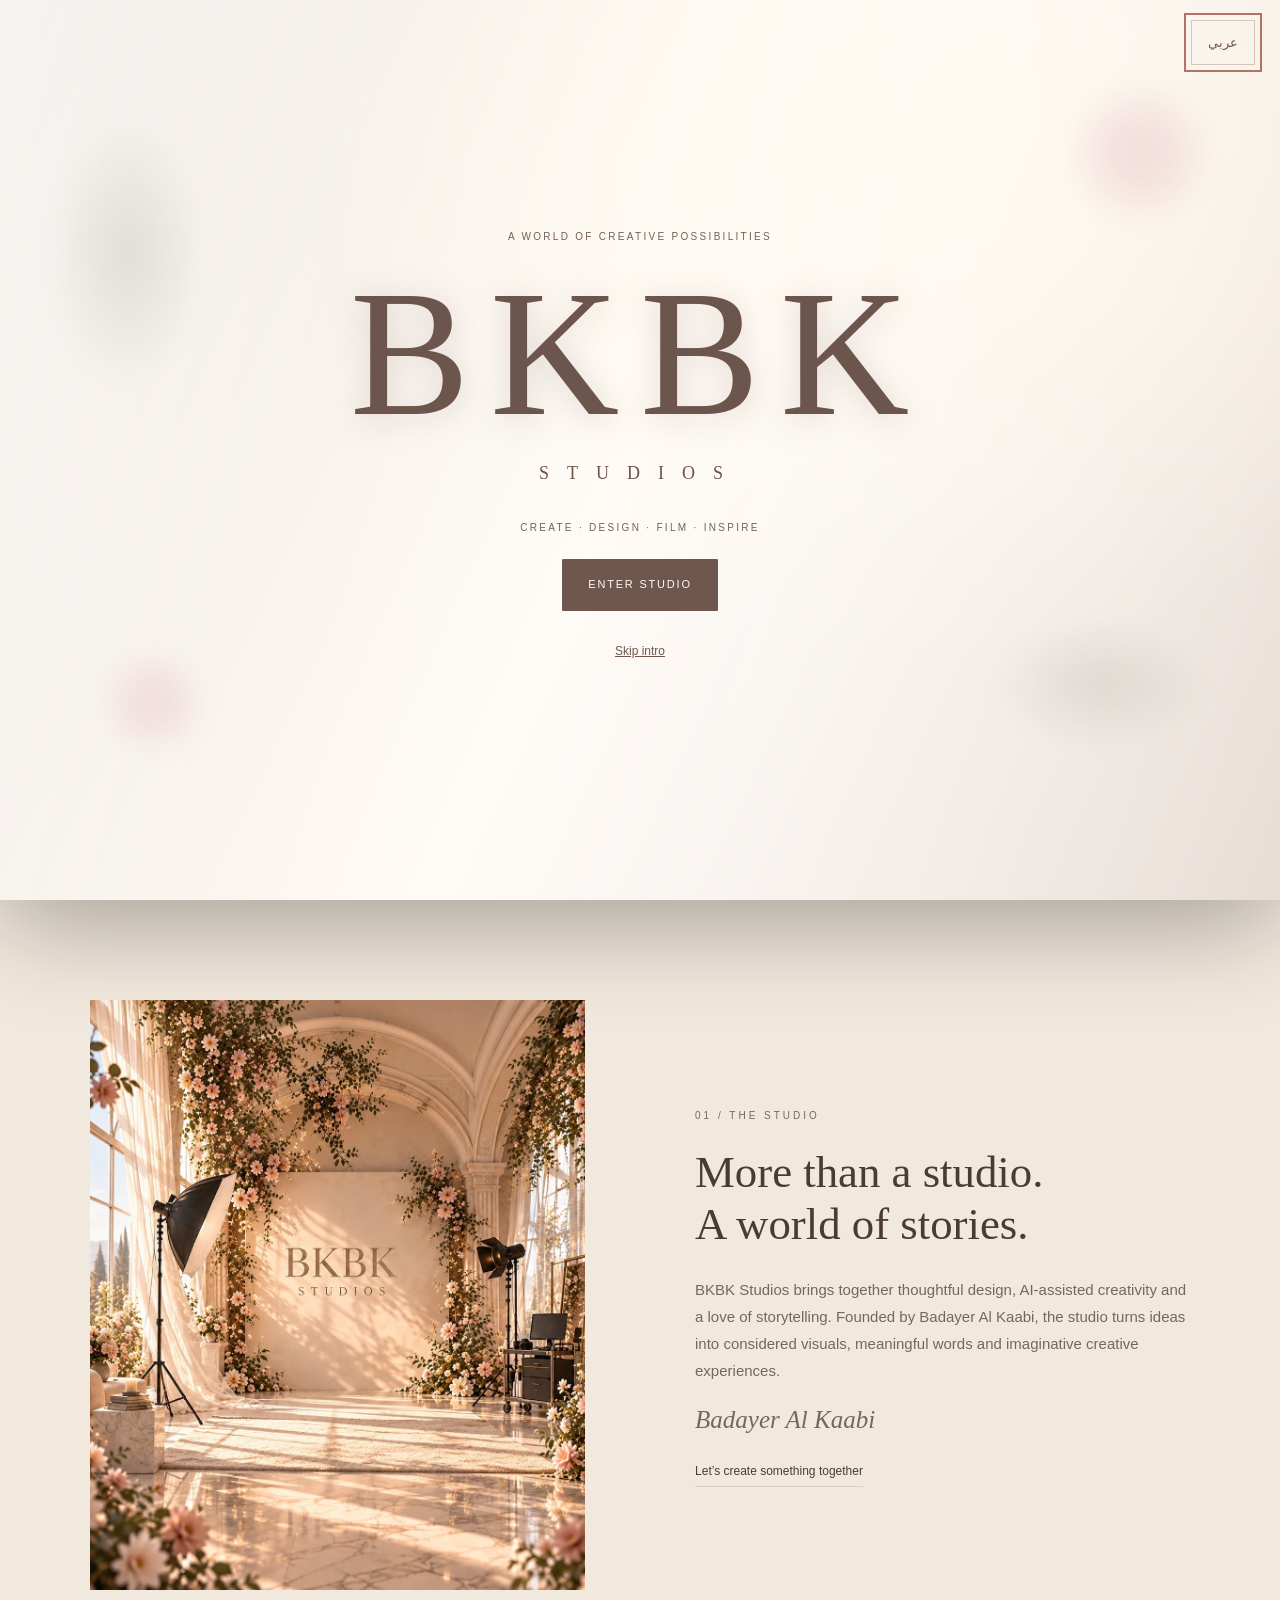
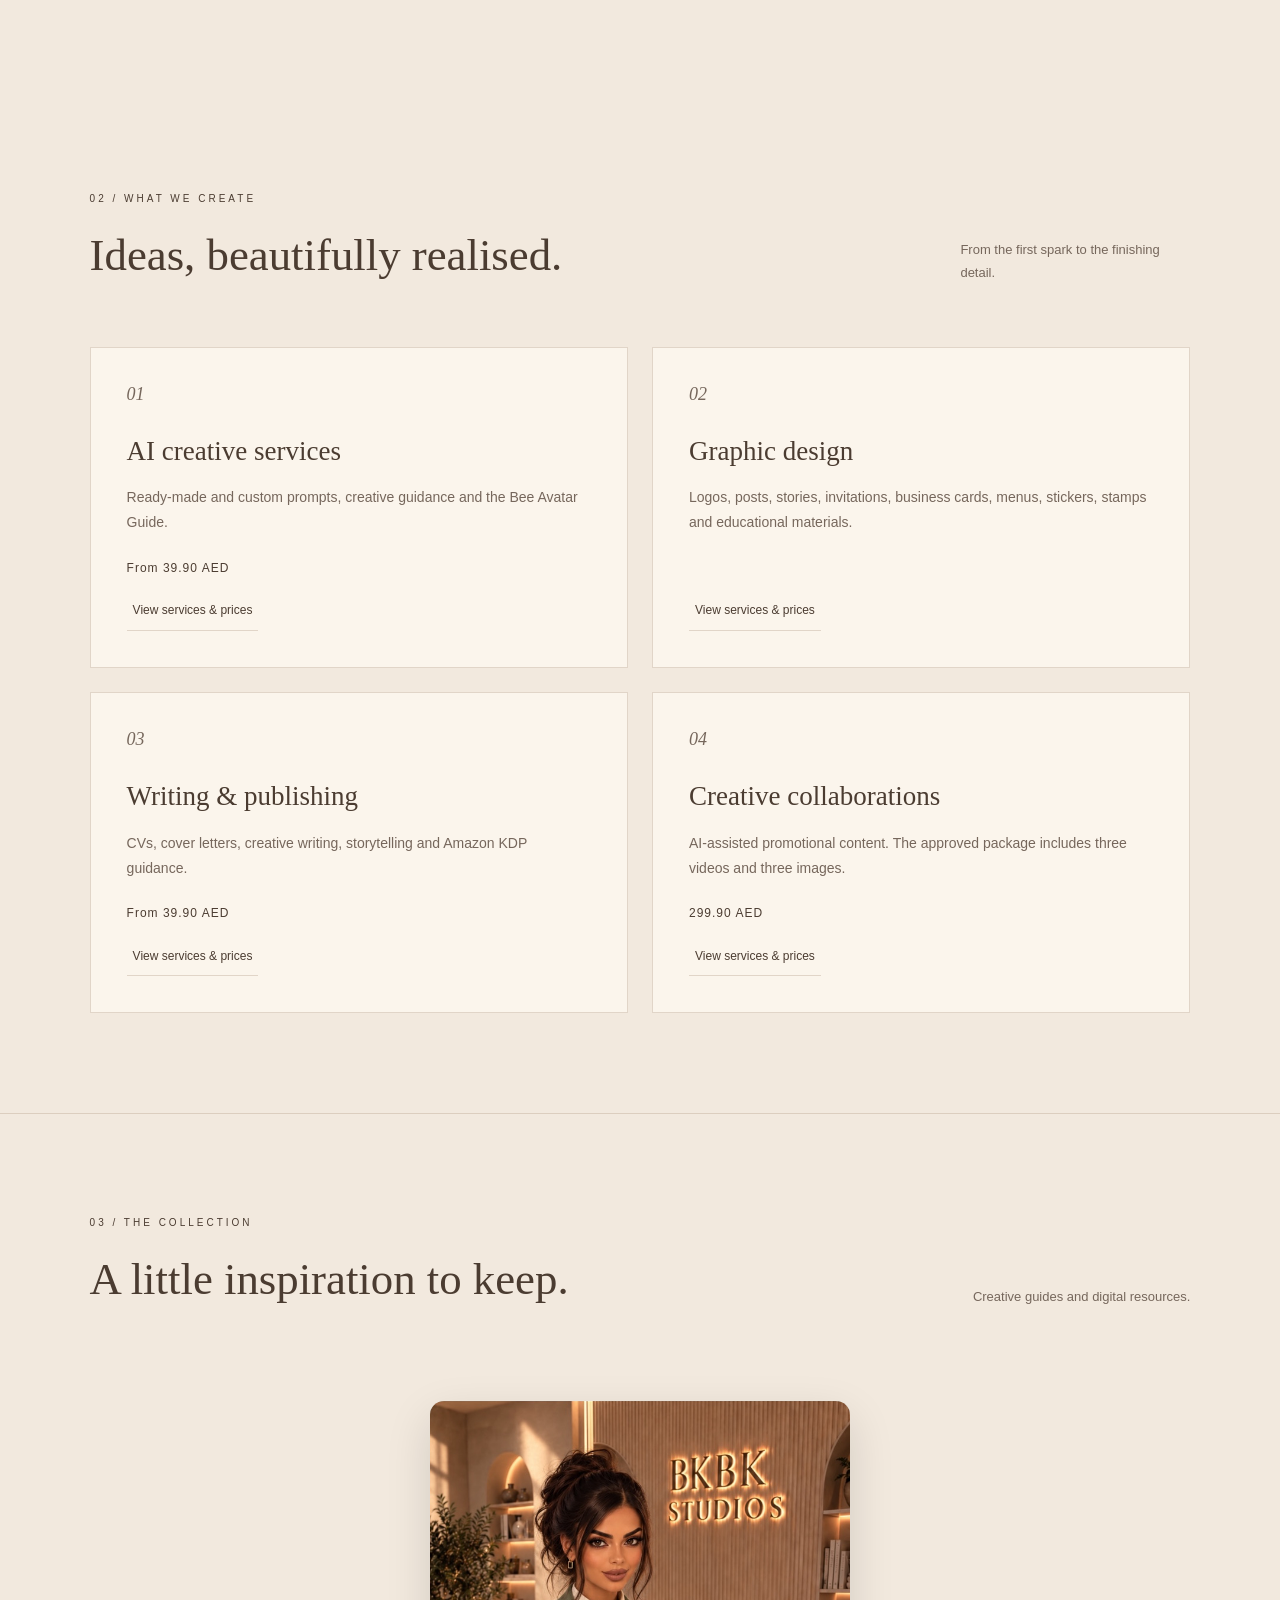
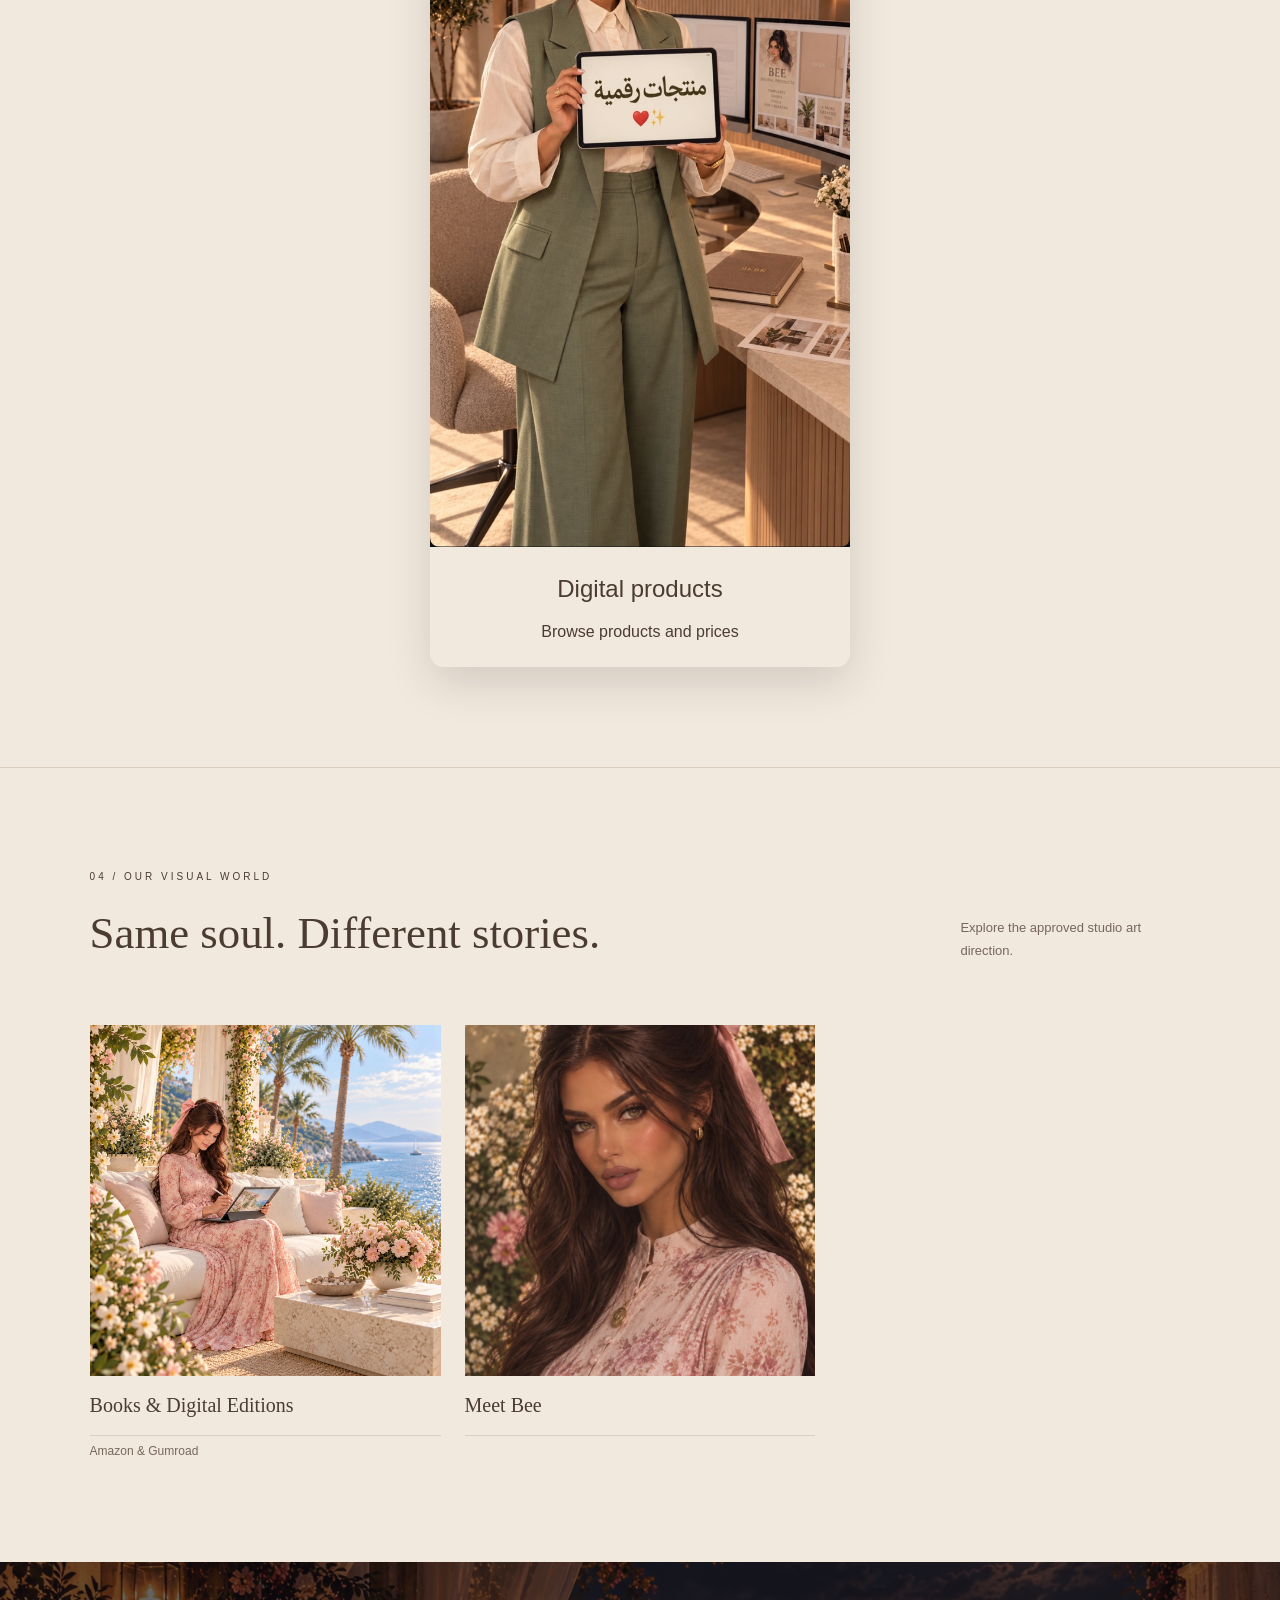
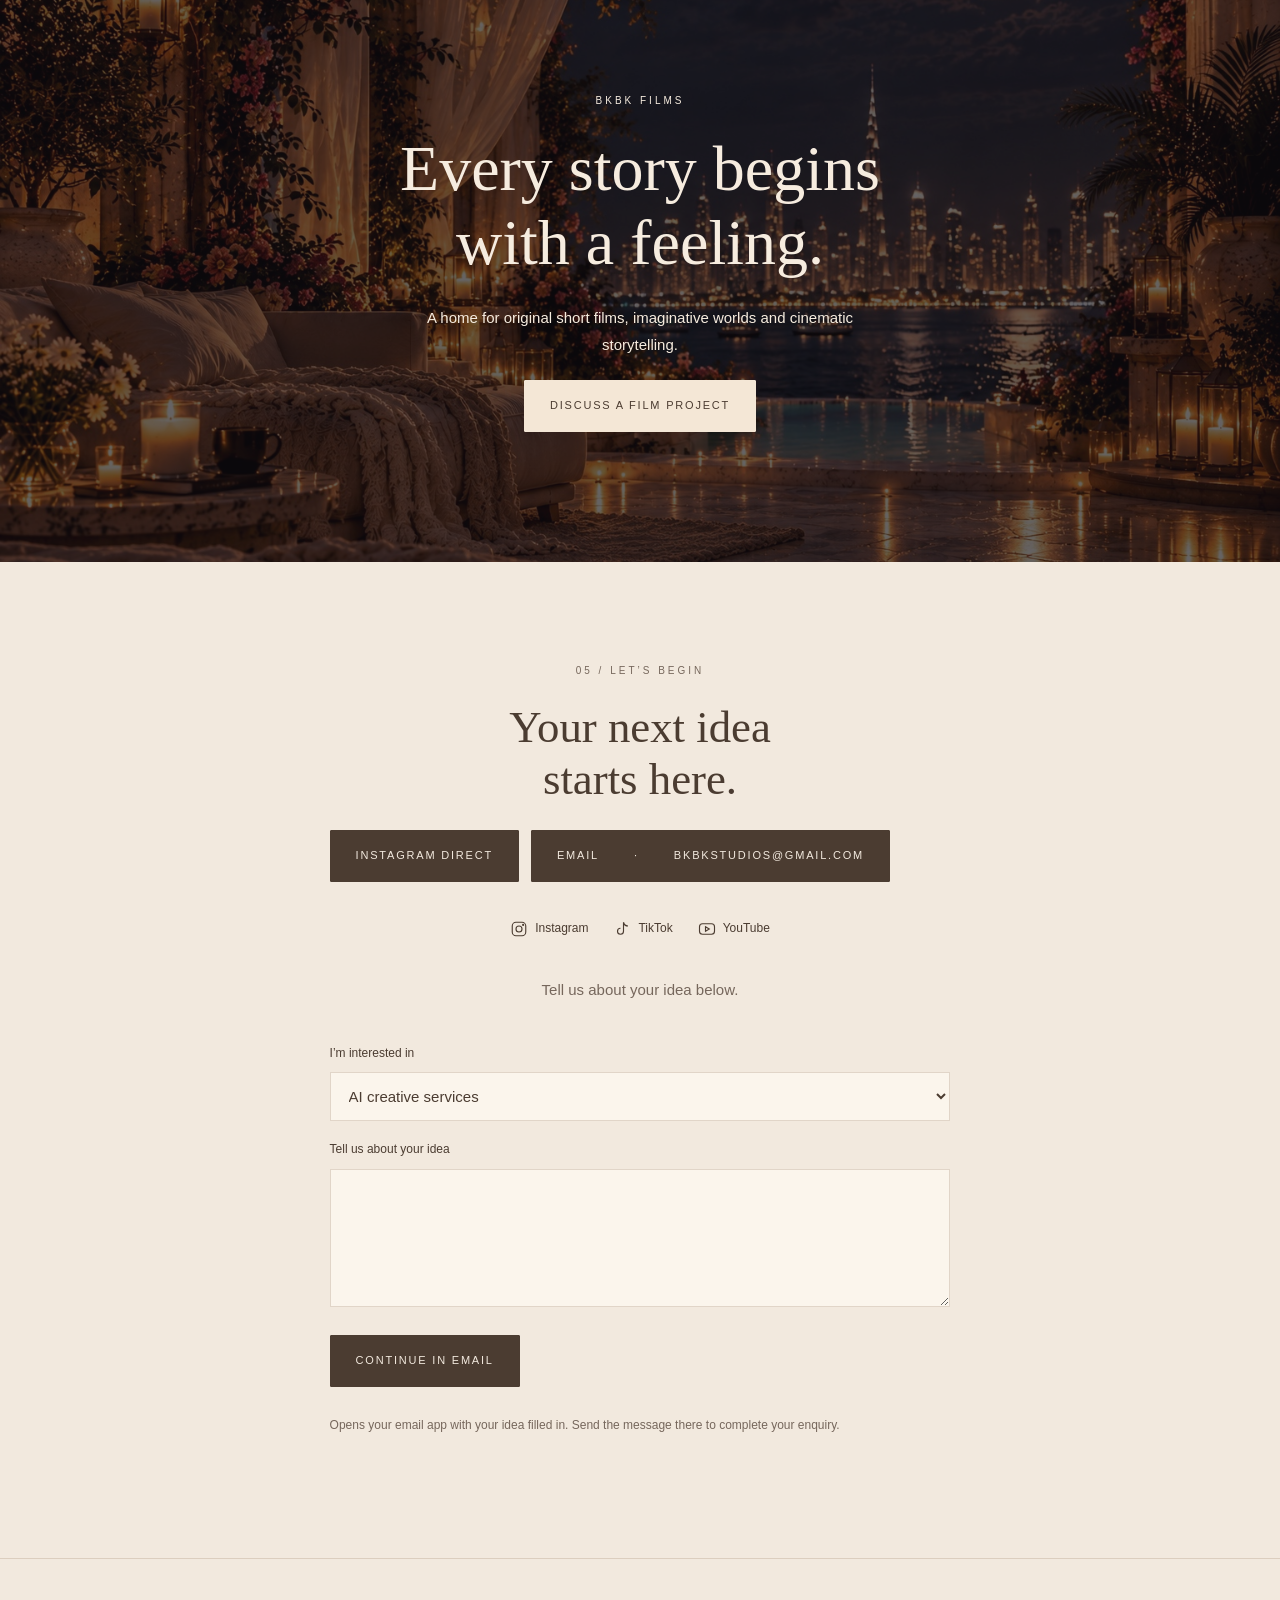
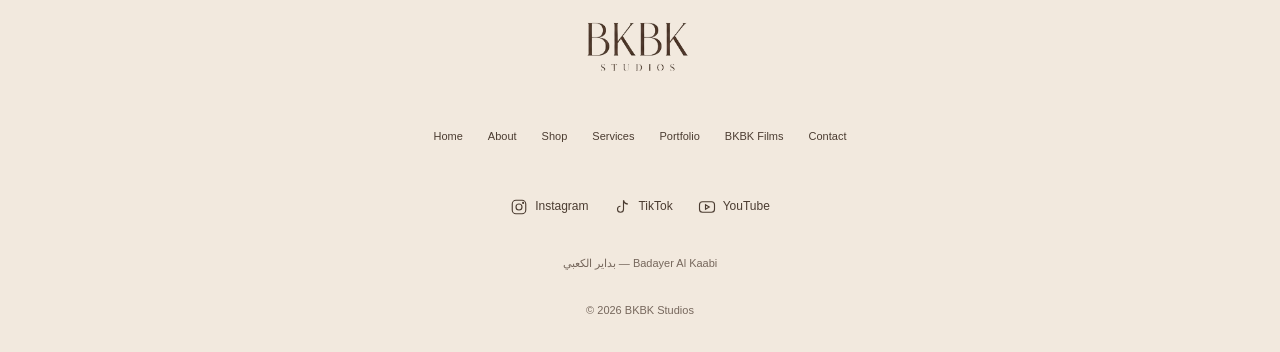
==== commit 85848ac8: "Hide unfinished Avatar Studio from public homepage" ====
--- a/index.html
+++ b/index.html
@@ -42,7 +42,7 @@
 <section id="about" class="section split"><div class="portrait-scene"><img src="studio-day.webp?v=20261013" alt="" loading="lazy"><img class="night" src="studio-night.webp?v=20261013" alt="" loading="lazy"></div><div class="copy"><p class="eyebrow" data-t="aboutLabel">01 / THE STUDIO</p><h2 data-t="aboutHeading">More than a studio.<br>A world of stories.</h2><p data-t="aboutCopy">BKBK Studios brings together thoughtful design, AI-assisted creativity and a love of storytelling. Founded by Badayer Al Kaabi, the studio turns ideas into considered visuals, meaningful words and imaginative creative experiences.</p><p class="signature">Badayer Al Kaabi</p><a class="text-link" href="#contact" data-t="talk">Let’s create something together</a></div></section>
 <section id="services" class="section"><div class="section-head"><div><p class="eyebrow" data-t="servicesLabel">02 / WHAT WE CREATE</p><h2 data-t="servicesHeading">Ideas, beautifully realised.</h2></div><p data-t="servicesSub">From the first spark to the finishing detail.</p></div><div class="cards" id="service-cards"></div></section>
 <section id="shop" class="section shop"><div class="section-head"><div><p class="eyebrow" data-t="shopLabel">03 / THE COLLECTION</p><h2 data-t="shopHeading">A little inspiration to keep.</h2></div><p data-t="shopSub">Creative guides and digital resources.</p></div><div class="filters" id="filters" role="group" data-label="categories"></div><div class="cards products" id="product-cards"></div><p class="note" data-t="purchaseNote">Online purchase links will appear when verified. You can explore the catalogue and prepare an enquiry.</p></section>
-<section id="portfolio" class="section"><div class="section-head"><div><p class="eyebrow" data-t="portfolioLabel">04 / OUR VISUAL WORLD</p><h2 data-t="portfolioHeading">Same soul. Different stories.</h2></div><p data-t="portfolioSub">Explore the approved studio art direction.</p></div><div class="gallery"><a class="art avatar-studio-card" href="bkbk-avatar-reception.html?v=20261013-fix4" aria-label="Enter BKBK Avatar Studio reception"><span class="avatar-art-frame"><img class="avatar-preview-day" src="597A62AE-3CFD-4751-B14E-66413CA38413.png" alt="BKBK Avatar Studio exterior during the day" loading="lazy" onerror="this.onerror=null;this.src='assets/terrace-day.jpg'"><img class="avatar-preview-night" src="F0E3A89A-8972-4BA4-8901-E55AEAF5357F.png" alt="" loading="lazy" onerror="this.onerror=null;this.src='assets/terrace-night.jpg'"></span><span data-t="avatarStudio">BKBK Avatar Studio</span></a><button class="art" data-title="publications" data-publications><span class="publication-theme-images"><img class="publication-day-image" src="assets/publications-day.webp" alt="Bee creating books and digital editions on her tablet" data-alt="publicationsAlt" loading="lazy"><img class="publication-night-image" src="assets/publications-night.webp" alt="" loading="lazy"></span><span data-t="publications">Books & Digital Editions</span><small data-t="publicationPlatforms">Amazon & Gumroad</small></button><button class="art" data-image="bee.jpg" data-title="bee"><img src="bee.jpg" alt="Bee" data-alt="beeAlt" loading="lazy"><span data-t="bee">Meet Bee</span></button></div></section>
+<section id="portfolio" class="section"><div class="section-head"><div><p class="eyebrow" data-t="portfolioLabel">04 / OUR VISUAL WORLD</p><h2 data-t="portfolioHeading">Same soul. Different stories.</h2></div><p data-t="portfolioSub">Explore the approved studio art direction.</p></div><div class="gallery"><button class="art" data-title="publications" data-publications><span class="publication-theme-images"><img class="publication-day-image" src="assets/publications-day.webp" alt="Bee creating books and digital editions on her tablet" data-alt="publicationsAlt" loading="lazy"><img class="publication-night-image" src="assets/publications-night.webp" alt="" loading="lazy"></span><span data-t="publications">Books & Digital Editions</span><small data-t="publicationPlatforms">Amazon & Gumroad</small></button><button class="art" data-image="bee.jpg" data-title="bee"><img src="bee.jpg" alt="Bee" data-alt="beeAlt" loading="lazy"><span data-t="bee">Meet Bee</span></button></div></section>
 <section id="films" class="film"><img src="assets/terrace-night.jpg" alt="" loading="lazy"><div><p class="eyebrow">BKBK FILMS</p><h2 data-t="filmsHeading">Every story begins<br>with a feeling.</h2><p data-t="filmsCopy">A home for original short films, imaginative worlds and cinematic storytelling.</p><a href="#contact" class="button light" data-t="filmEnquiry">Discuss a film project</a></div></section>
 <section id="contact" class="section contact"><p class="eyebrow" data-t="contactLabel">05 / LET’S BEGIN</p><h2 data-t="contactHeading">Your next idea<br>starts here.</h2><div class="direct-contact" style="display:flex;flex-wrap:wrap;gap:12px;margin:24px 0"><a class="button" href="https://ig.me/m/bkbkstudios" data-t="instagramDirect">Instagram Direct</a><a class="button" href="mailto:bkbkstudios@gmail.com"><span data-t="emailLabel">Email</span> · <span dir="ltr">bkbkstudios@gmail.com</span></a></div><div class="social-links" id="social-contact"></div><p data-t="contactCopy">Tell us about your idea below.</p><form id="enquiry"><label for="interest" data-t="interest">I’m interested in</label><select id="interest" name="interest"></select><label for="message" data-t="message">Tell us about your idea</label><textarea id="message" rows="4" maxlength="3000"></textarea><button type="submit" class="button" data-t="copyEnquiry">Copy enquiry</button><p class="note" data-t="emailHelp">Opens your email app with your idea filled in. Send the message there to complete your enquiry.</p><p id="form-status" role="status"></p></form></section></main>
 <footer><a class="wordmark" href="#home"><img class="brand-logo" src="assets/logo.png" alt="BKBK Studios" width="172" height="92"></a><nav id="footer-nav"></nav><div class="social-links" id="social-footer"></div><p>بداير الكعبي — Badayer Al Kaabi</p><small>© <span id="year"></span> BKBK Studios</small></footer>
